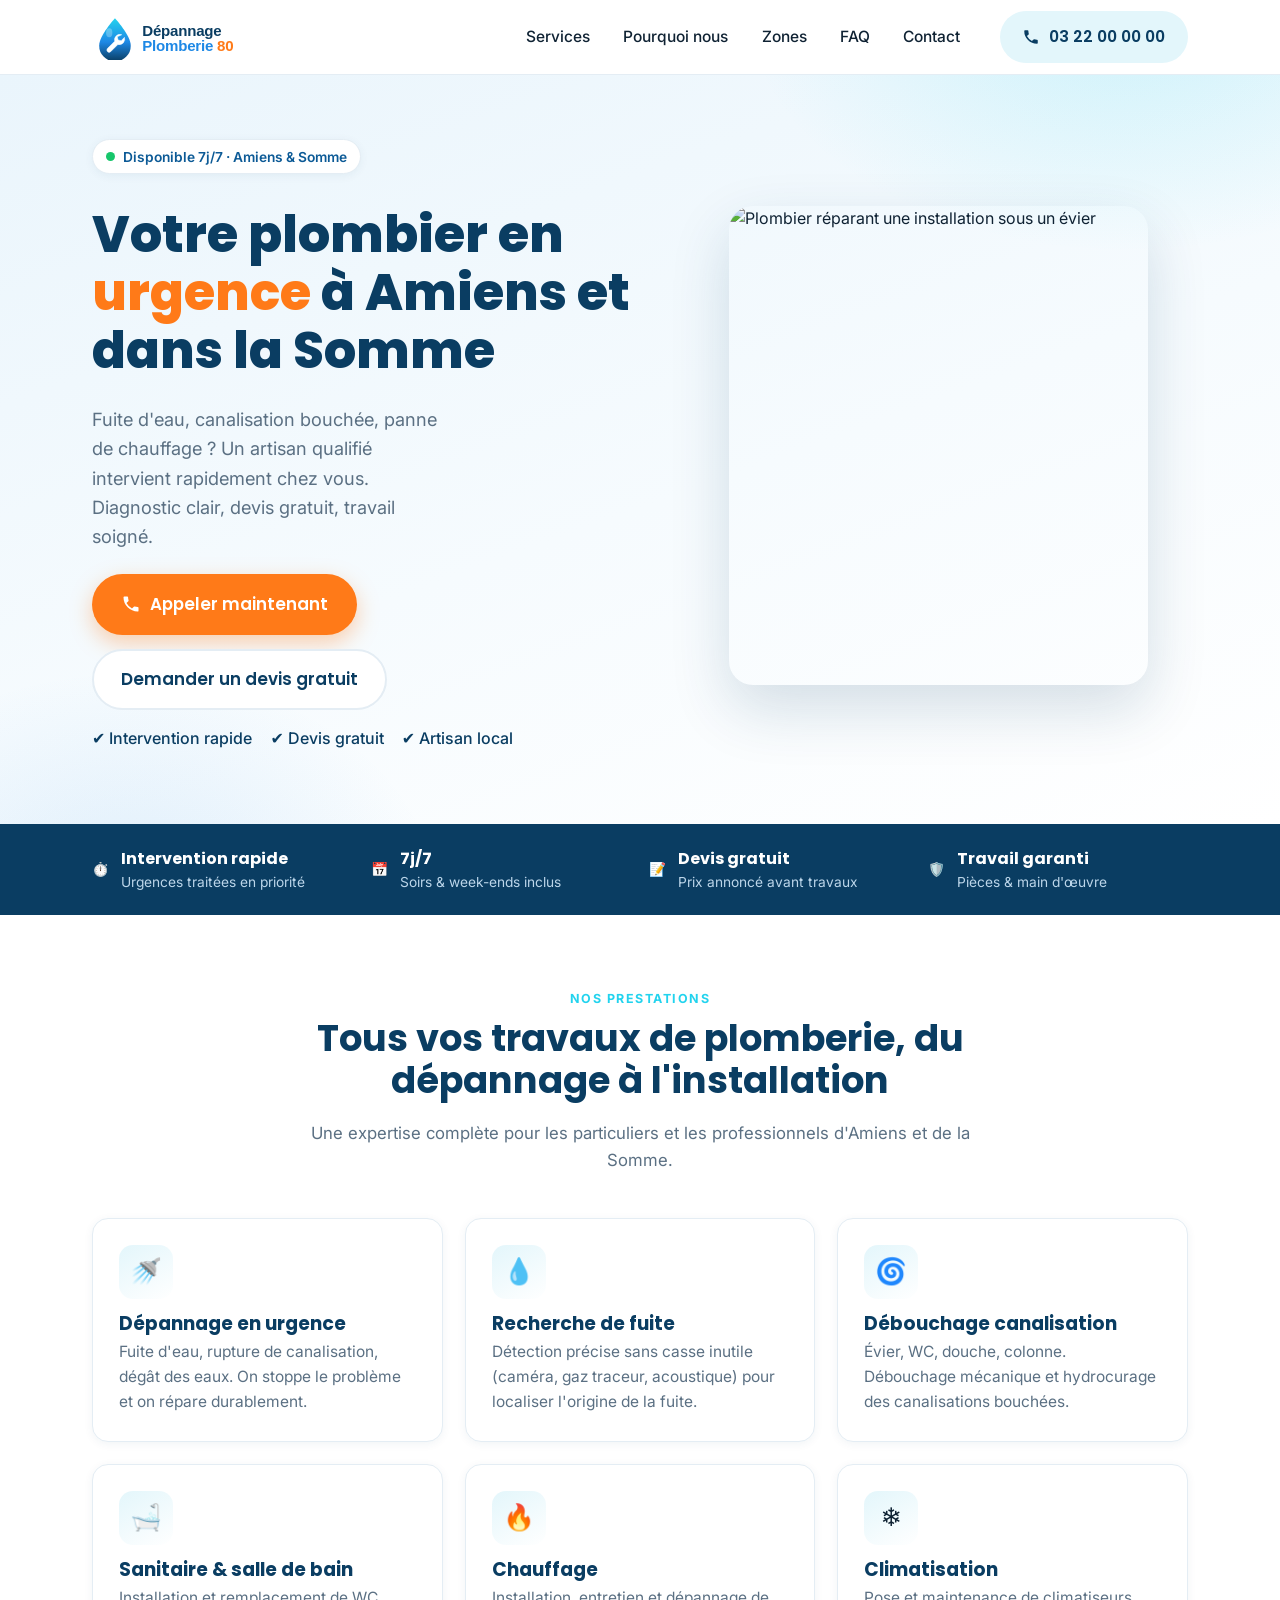
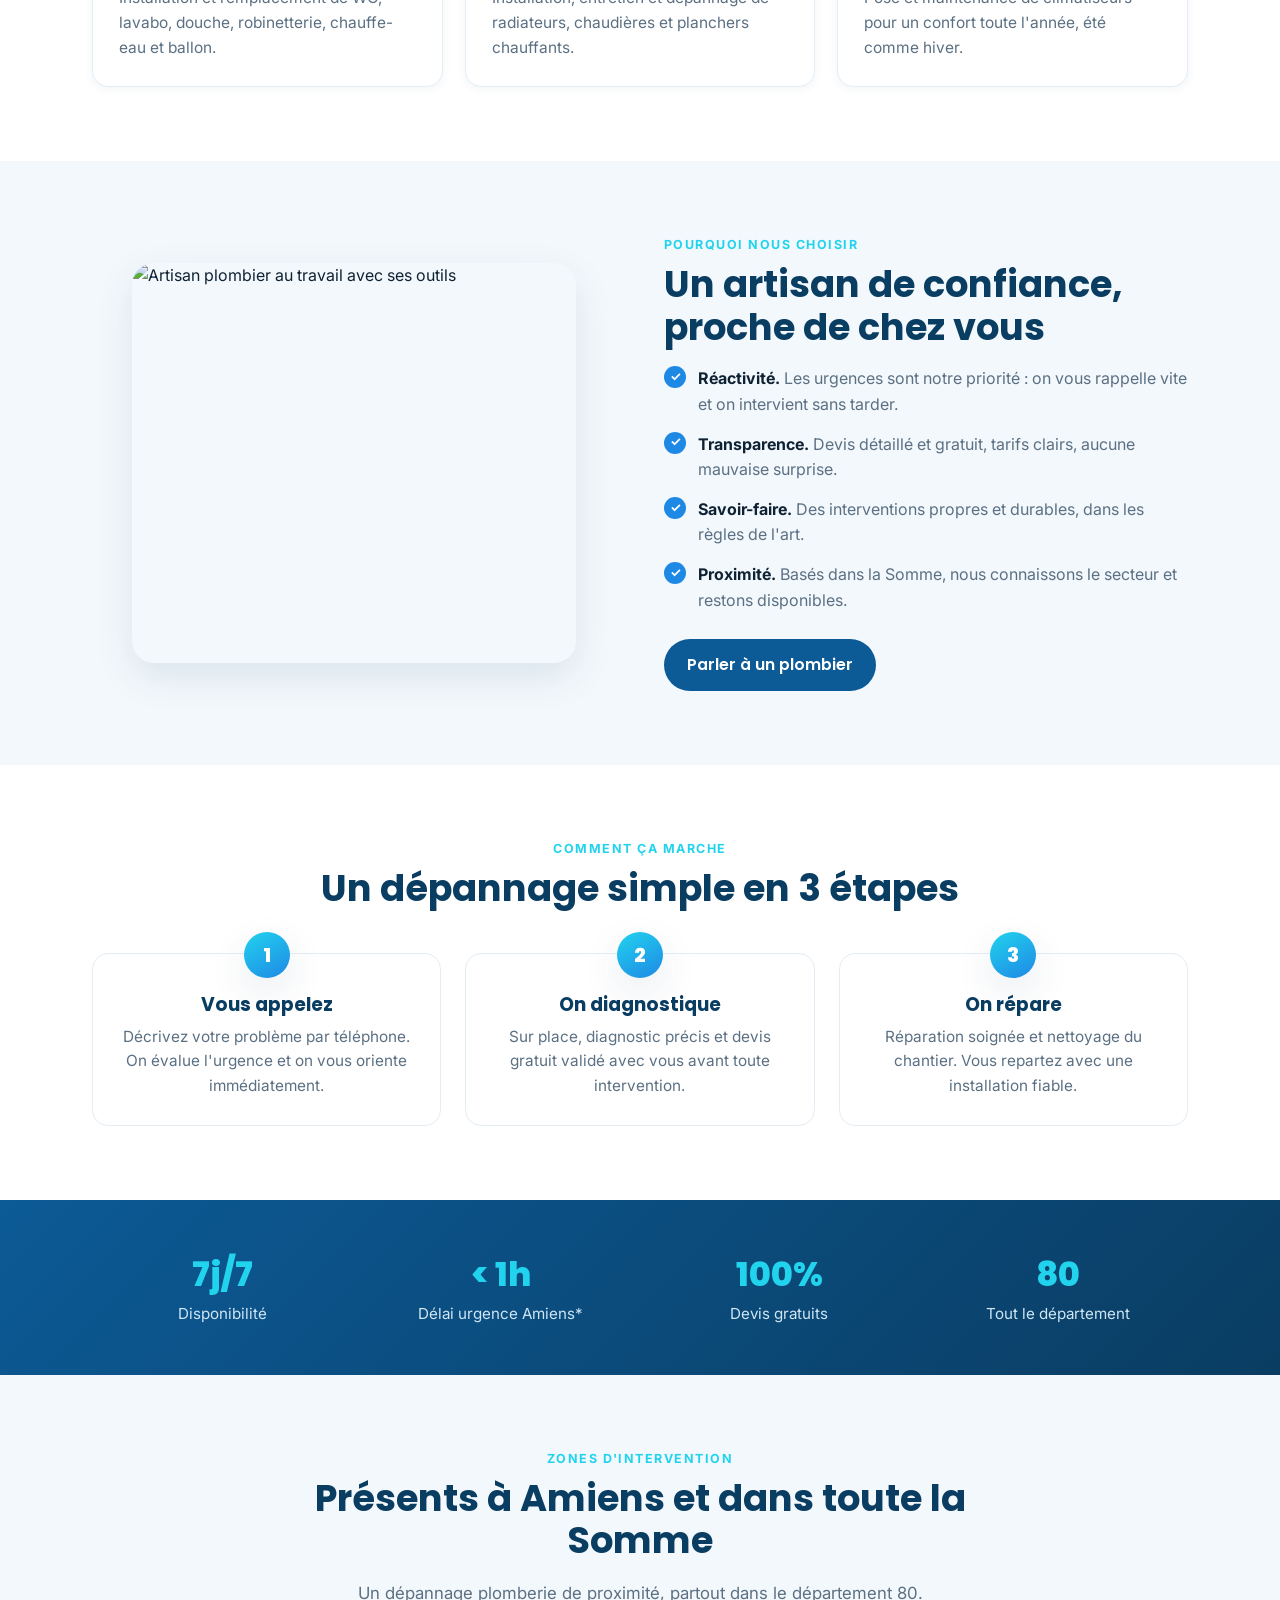
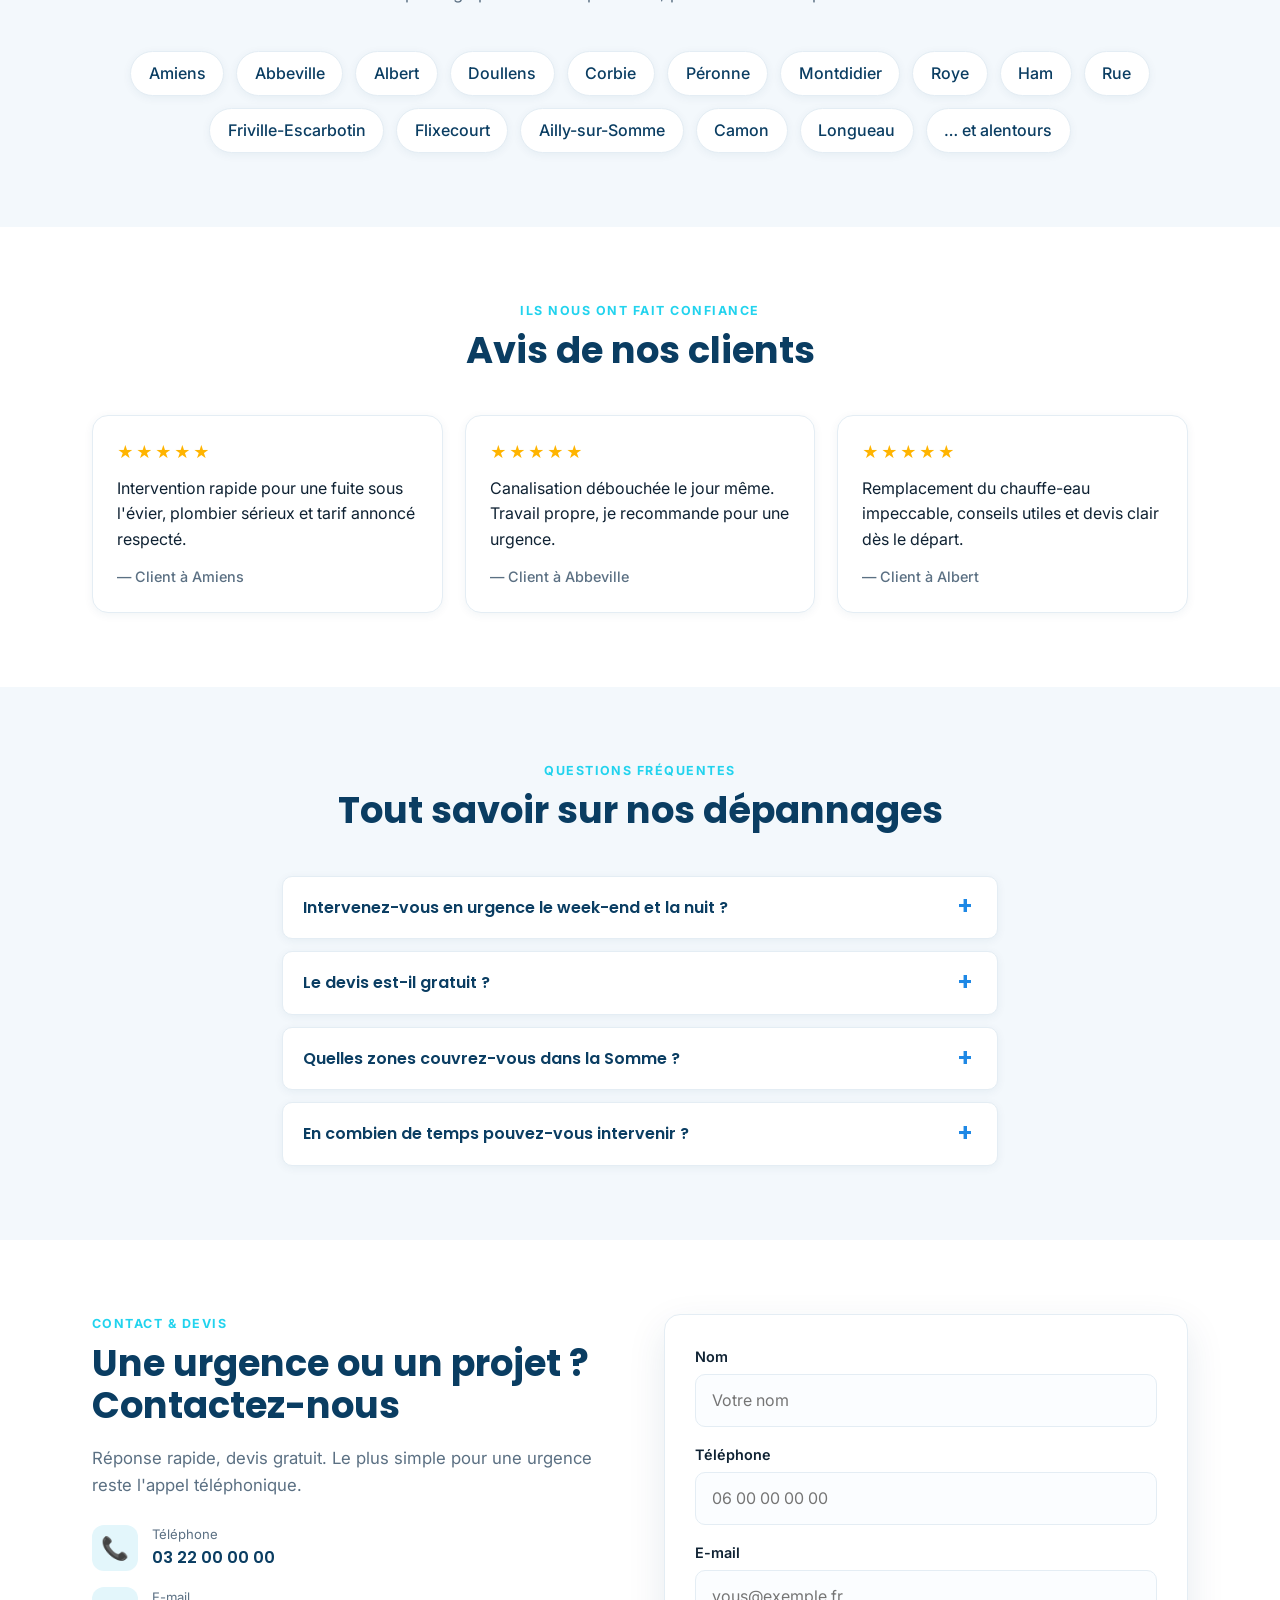
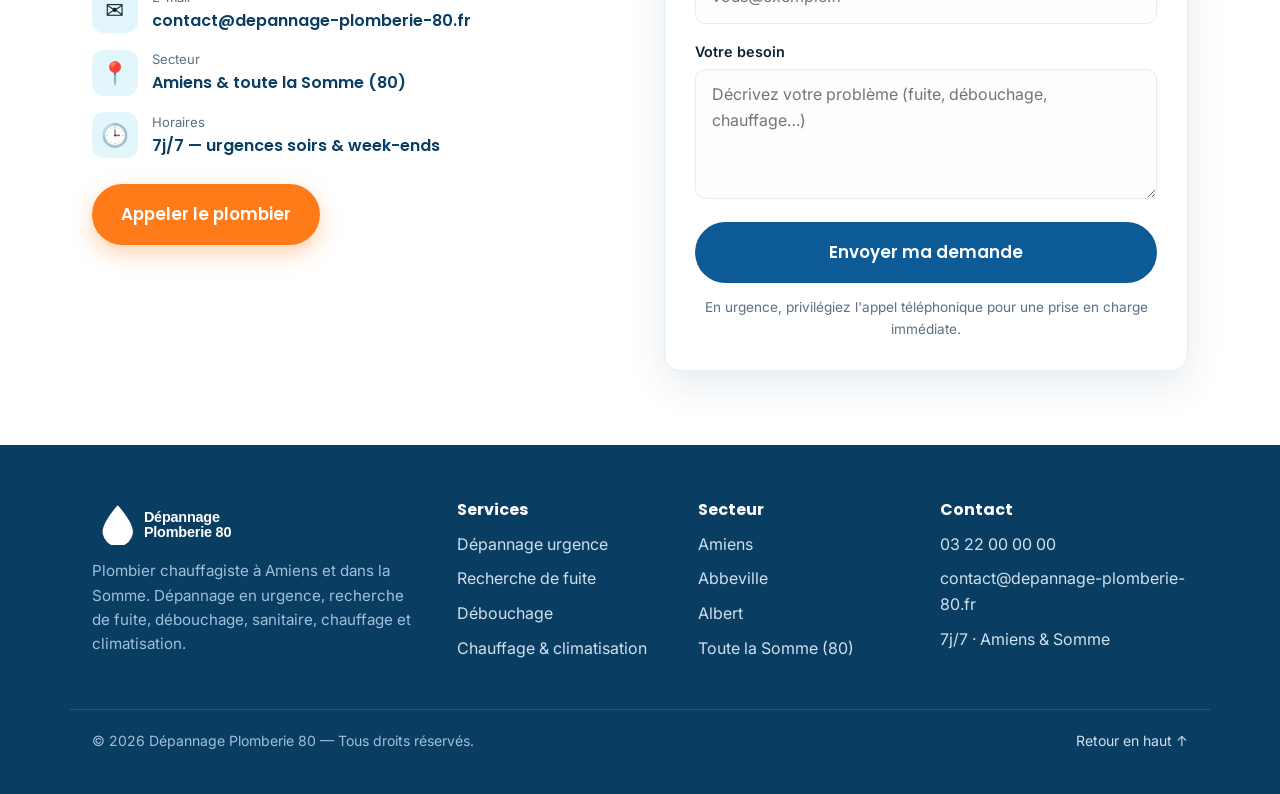
==== index.html @ 257c0b22 "chore: snapshot initial du site vitrine avant corrections" ====
<!DOCTYPE html>
<html lang="fr">
<head>
  <meta charset="UTF-8" />
  <meta name="viewport" content="width=device-width, initial-scale=1.0" />
  <meta name="theme-color" content="#0a3d62" />

  <!-- Primary SEO -->
  <title>Dépannage Plomberie 80 — Plombier en urgence à Amiens & dans la Somme</title>
  <meta name="description" content="Plombier chauffagiste à Amiens et dans toute la Somme (80). Dépannage en urgence 7j/7, recherche de fuite, débouchage, sanitaire, chauffage et climatisation. Devis gratuit, intervention rapide." />
  <meta name="keywords" content="plombier Amiens, dépannage plomberie 80, plombier Somme, urgence plomberie Amiens, débouchage canalisation, recherche de fuite, chauffagiste Amiens, plombier pas cher Somme" />
  <meta name="robots" content="index, follow" />
  <meta name="author" content="Dépannage Plomberie 80" />
  <link rel="canonical" href="https://www.depannage-plomberie-80.fr/" />

  <!-- Open Graph -->
  <meta property="og:type" content="website" />
  <meta property="og:locale" content="fr_FR" />
  <meta property="og:site_name" content="Dépannage Plomberie 80" />
  <meta property="og:title" content="Dépannage Plomberie 80 — Plombier en urgence à Amiens & dans la Somme" />
  <meta property="og:description" content="Dépannage plomberie 7j/7 à Amiens et dans la Somme : recherche de fuite, débouchage, sanitaire, chauffage. Devis gratuit, intervention rapide." />
  <meta property="og:url" content="https://www.depannage-plomberie-80.fr/" />
  <meta property="og:image" content="https://www.depannage-plomberie-80.fr/assets/og-cover.jpg" />

  <!-- Twitter -->
  <meta name="twitter:card" content="summary_large_image" />
  <meta name="twitter:title" content="Dépannage Plomberie 80 — Plombier en urgence à Amiens & dans la Somme" />
  <meta name="twitter:description" content="Dépannage plomberie 7j/7 à Amiens et dans la Somme. Devis gratuit, intervention rapide." />
  <meta name="twitter:image" content="https://www.depannage-plomberie-80.fr/assets/og-cover.jpg" />

  <!-- Icons & fonts -->
  <link rel="icon" type="image/svg+xml" href="favicon.svg" />
  <link rel="apple-touch-icon" href="assets/logo-mark.svg" />
  <link rel="manifest" href="site.webmanifest" />
  <link rel="preconnect" href="https://fonts.googleapis.com" />
  <link rel="preconnect" href="https://fonts.gstatic.com" crossorigin />
  <link href="https://fonts.googleapis.com/css2?family=Inter:wght@400;500;600&family=Poppins:wght@600;700;800&display=swap" rel="stylesheet" />
  <link rel="preconnect" href="https://images.unsplash.com" />
  <link rel="stylesheet" href="styles.css" />

  <!-- Structured data: LocalBusiness / Plumber -->
  <script type="application/ld+json">
  {
    "@context": "https://schema.org",
    "@type": "Plumber",
    "name": "Dépannage Plomberie 80",
    "image": "https://www.depannage-plomberie-80.fr/assets/logo.svg",
    "url": "https://www.depannage-plomberie-80.fr/",
    "telephone": "+33-3-22-00-00-00",
    "priceRange": "€€",
    "description": "Plombier chauffagiste à Amiens et dans la Somme. Dépannage en urgence 7j/7, recherche de fuite, débouchage de canalisation, installation sanitaire, chauffage et climatisation.",
    "address": {
      "@type": "PostalAddress",
      "streetAddress": "À compléter",
      "addressLocality": "Amiens",
      "postalCode": "80000",
      "addressRegion": "Hauts-de-France",
      "addressCountry": "FR"
    },
    "areaServed": [
      { "@type": "City", "name": "Amiens" },
      { "@type": "AdministrativeArea", "name": "Somme (80)" }
    ],
    "geo": { "@type": "GeoCoordinates", "latitude": 49.8941, "longitude": 2.2958 },
    "openingHoursSpecification": [
      {
        "@type": "OpeningHoursSpecification",
        "dayOfWeek": ["Monday","Tuesday","Wednesday","Thursday","Friday","Saturday","Sunday"],
        "opens": "00:00",
        "closes": "23:59"
      }
    ],
    "makesOffer": [
      { "@type": "Offer", "itemOffered": { "@type": "Service", "name": "Dépannage plomberie en urgence" } },
      { "@type": "Offer", "itemOffered": { "@type": "Service", "name": "Recherche de fuite" } },
      { "@type": "Offer", "itemOffered": { "@type": "Service", "name": "Débouchage de canalisation" } },
      { "@type": "Offer", "itemOffered": { "@type": "Service", "name": "Installation sanitaire" } },
      { "@type": "Offer", "itemOffered": { "@type": "Service", "name": "Chauffage et climatisation" } }
    ]
  }
  </script>

  <!-- Structured data: FAQ -->
  <script type="application/ld+json">
  {
    "@context": "https://schema.org",
    "@type": "FAQPage",
    "mainEntity": [
      {
        "@type": "Question",
        "name": "Intervenez-vous en urgence le week-end et la nuit ?",
        "acceptedAnswer": { "@type": "Answer", "text": "Oui. Nous assurons un service de dépannage plomberie 7j/7, y compris les soirs et week-ends, pour les fuites d'eau, dégâts des eaux et canalisations bouchées dans Amiens et la Somme." }
      },
      {
        "@type": "Question",
        "name": "Le devis est-il gratuit ?",
        "acceptedAnswer": { "@type": "Answer", "text": "Oui, l'établissement du devis est gratuit et sans engagement. Nous vous communiquons le prix avant toute intervention." }
      },
      {
        "@type": "Question",
        "name": "Quelles zones couvrez-vous dans la Somme ?",
        "acceptedAnswer": { "@type": "Answer", "text": "Nous intervenons à Amiens et dans tout le département de la Somme (80) : Abbeville, Albert, Doullens, Corbie, Péronne, Montdidier, Roye, ainsi que les communes alentours." }
      },
      {
        "@type": "Question",
        "name": "En combien de temps pouvez-vous intervenir ?",
        "acceptedAnswer": { "@type": "Answer", "text": "Pour une urgence dans le secteur d'Amiens, nous nous efforçons d'intervenir dans l'heure. Le délai dépend de votre localisation et de la nature du dépannage." }
      }
    ]
  }
  </script>
</head>
<body>
  <a class="skip-link" href="#contenu">Aller au contenu</a>

  <!-- ============ HEADER ============ -->
  <header class="site-header" id="top">
    <div class="container header-inner">
      <a href="#top" class="brand" aria-label="Dépannage Plomberie 80 — accueil">
        <img src="assets/logo.svg" alt="Dépannage Plomberie 80" width="220" height="50" />
      </a>

      <nav class="nav" aria-label="Navigation principale">
        <button class="nav-toggle" aria-expanded="false" aria-controls="nav-menu" aria-label="Ouvrir le menu">
          <span></span><span></span><span></span>
        </button>
        <ul class="nav-menu" id="nav-menu">
          <li><a href="#services">Services</a></li>
          <li><a href="#atouts">Pourquoi nous</a></li>
          <li><a href="#zones">Zones</a></li>
          <li><a href="#faq">FAQ</a></li>
          <li><a href="#contact">Contact</a></li>
        </ul>
      </nav>

      <a href="tel:+33322000000" class="btn btn-phone header-cta">
        <svg viewBox="0 0 24 24" width="18" height="18" aria-hidden="true"><path fill="currentColor" d="M6.6 10.8a15.6 15.6 0 0 0 6.6 6.6l2.2-2.2a1 1 0 0 1 1-.25 11.4 11.4 0 0 0 3.6.57 1 1 0 0 1 1 1V20a1 1 0 0 1-1 1A17 17 0 0 1 3 4a1 1 0 0 1 1-1h3.5a1 1 0 0 1 1 1 11.4 11.4 0 0 0 .57 3.6 1 1 0 0 1-.25 1z"/></svg>
        <span>03 22 00 00 00</span>
      </a>
    </div>
  </header>

  <main id="contenu">
    <!-- ============ HERO ============ -->
    <section class="hero">
      <div class="hero-bg" aria-hidden="true"></div>
      <div class="container hero-grid">
        <div class="hero-copy">
          <p class="eyebrow"><span class="pulse"></span> Disponible 7j/7 · Amiens & Somme</p>
          <h1>Votre plombier en <span class="hl">urgence</span> à Amiens et dans la Somme</h1>
          <p class="lead">
            Fuite d'eau, canalisation bouchée, panne de chauffage&nbsp;? Un artisan qualifié
            intervient rapidement chez vous. Diagnostic clair, devis gratuit, travail soigné.
          </p>
          <div class="hero-actions">
            <a href="tel:+33322000000" class="btn btn-accent btn-lg">
              <svg viewBox="0 0 24 24" width="20" height="20" aria-hidden="true"><path fill="currentColor" d="M6.6 10.8a15.6 15.6 0 0 0 6.6 6.6l2.2-2.2a1 1 0 0 1 1-.25 11.4 11.4 0 0 0 3.6.57 1 1 0 0 1 1 1V20a1 1 0 0 1-1 1A17 17 0 0 1 3 4a1 1 0 0 1 1-1h3.5a1 1 0 0 1 1 1 11.4 11.4 0 0 0 .57 3.6 1 1 0 0 1-.25 1z"/></svg>
              Appeler maintenant
            </a>
            <a href="#contact" class="btn btn-outline btn-lg">Demander un devis gratuit</a>
          </div>
          <ul class="hero-points">
            <li>✔ Intervention rapide</li>
            <li>✔ Devis gratuit</li>
            <li>✔ Artisan local</li>
          </ul>
        </div>

        <figure class="hero-media">
          <img
            src="https://images.unsplash.com/photo-1607472586893-edb57bdc0e39?auto=format&fit=crop&w=900&q=70"
            alt="Plombier réparant une installation sous un évier"
            width="560" height="640" loading="eager" fetchpriority="high" />
        </figure>
      </div>
    </section>

    <!-- ============ TRUST BAR ============ -->
    <section class="trustbar" aria-label="Nos garanties">
      <div class="container trust-grid">
        <div class="trust-item">
          <span class="trust-ico">⏱️</span>
          <div><strong>Intervention rapide</strong><span>Urgences traitées en priorité</span></div>
        </div>
        <div class="trust-item">
          <span class="trust-ico">📅</span>
          <div><strong>7j/7</strong><span>Soirs & week-ends inclus</span></div>
        </div>
        <div class="trust-item">
          <span class="trust-ico">📝</span>
          <div><strong>Devis gratuit</strong><span>Prix annoncé avant travaux</span></div>
        </div>
        <div class="trust-item">
          <span class="trust-ico">🛡️</span>
          <div><strong>Travail garanti</strong><span>Pièces & main d'œuvre</span></div>
        </div>
      </div>
    </section>

    <!-- ============ SERVICES ============ -->
    <section id="services" class="section">
      <div class="container">
        <header class="section-head">
          <p class="kicker">Nos prestations</p>
          <h2>Tous vos travaux de plomberie, du dépannage à l'installation</h2>
          <p class="section-sub">Une expertise complète pour les particuliers et les professionnels d'Amiens et de la Somme.</p>
        </header>

        <div class="cards">
          <article class="card">
            <div class="card-ico">🚿</div>
            <h3>Dépannage en urgence</h3>
            <p>Fuite d'eau, rupture de canalisation, dégât des eaux. On stoppe le problème et on répare durablement.</p>
          </article>
          <article class="card">
            <div class="card-ico">💧</div>
            <h3>Recherche de fuite</h3>
            <p>Détection précise sans casse inutile (caméra, gaz traceur, acoustique) pour localiser l'origine de la fuite.</p>
          </article>
          <article class="card">
            <div class="card-ico">🌀</div>
            <h3>Débouchage canalisation</h3>
            <p>Évier, WC, douche, colonne. Débouchage mécanique et hydrocurage des canalisations bouchées.</p>
          </article>
          <article class="card">
            <div class="card-ico">🛁</div>
            <h3>Sanitaire & salle de bain</h3>
            <p>Installation et remplacement de WC, lavabo, douche, robinetterie, chauffe-eau et ballon.</p>
          </article>
          <article class="card">
            <div class="card-ico">🔥</div>
            <h3>Chauffage</h3>
            <p>Installation, entretien et dépannage de radiateurs, chaudières et planchers chauffants.</p>
          </article>
          <article class="card">
            <div class="card-ico">❄️</div>
            <h3>Climatisation</h3>
            <p>Pose et maintenance de climatiseurs pour un confort toute l'année, été comme hiver.</p>
          </article>
        </div>
      </div>
    </section>

    <!-- ============ ATOUTS / WHY ============ -->
    <section id="atouts" class="section section-soft">
      <div class="container split">
        <figure class="split-media">
          <img
            src="https://images.unsplash.com/photo-1621905251918-48416bd8575a?auto=format&fit=crop&w=820&q=70"
            alt="Artisan plombier au travail avec ses outils"
            width="600" height="540" loading="lazy" />
        </figure>
        <div class="split-copy">
          <p class="kicker">Pourquoi nous choisir</p>
          <h2>Un artisan de confiance, proche de chez vous</h2>
          <ul class="checklist">
            <li><strong>Réactivité.</strong> Les urgences sont notre priorité : on vous rappelle vite et on intervient sans tarder.</li>
            <li><strong>Transparence.</strong> Devis détaillé et gratuit, tarifs clairs, aucune mauvaise surprise.</li>
            <li><strong>Savoir-faire.</strong> Des interventions propres et durables, dans les règles de l'art.</li>
            <li><strong>Proximité.</strong> Basés dans la Somme, nous connaissons le secteur et restons disponibles.</li>
          </ul>
          <a href="#contact" class="btn btn-primary">Parler à un plombier</a>
        </div>
      </div>
    </section>

    <!-- ============ PROCESS ============ -->
    <section class="section">
      <div class="container">
        <header class="section-head">
          <p class="kicker">Comment ça marche</p>
          <h2>Un dépannage simple en 3 étapes</h2>
        </header>
        <ol class="steps">
          <li>
            <span class="step-n">1</span>
            <h3>Vous appelez</h3>
            <p>Décrivez votre problème par téléphone. On évalue l'urgence et on vous oriente immédiatement.</p>
          </li>
          <li>
            <span class="step-n">2</span>
            <h3>On diagnostique</h3>
            <p>Sur place, diagnostic précis et devis gratuit validé avec vous avant toute intervention.</p>
          </li>
          <li>
            <span class="step-n">3</span>
            <h3>On répare</h3>
            <p>Réparation soignée et nettoyage du chantier. Vous repartez avec une installation fiable.</p>
          </li>
        </ol>
      </div>
    </section>

    <!-- ============ STATS ============ -->
    <section class="stats" aria-label="Chiffres clés">
      <div class="container stats-grid">
        <div class="stat"><span class="stat-num">7j/7</span><span class="stat-lbl">Disponibilité</span></div>
        <div class="stat"><span class="stat-num">&lt; 1h</span><span class="stat-lbl">Délai urgence Amiens*</span></div>
        <div class="stat"><span class="stat-num">100%</span><span class="stat-lbl">Devis gratuits</span></div>
        <div class="stat"><span class="stat-num">80</span><span class="stat-lbl">Tout le département</span></div>
      </div>
    </section>

    <!-- ============ ZONES ============ -->
    <section id="zones" class="section section-soft">
      <div class="container">
        <header class="section-head">
          <p class="kicker">Zones d'intervention</p>
          <h2>Présents à Amiens et dans toute la Somme</h2>
          <p class="section-sub">Un dépannage plomberie de proximité, partout dans le département 80.</p>
        </header>
        <ul class="zones-list">
          <li>Amiens</li><li>Abbeville</li><li>Albert</li><li>Doullens</li>
          <li>Corbie</li><li>Péronne</li><li>Montdidier</li><li>Roye</li>
          <li>Ham</li><li>Rue</li><li>Friville-Escarbotin</li><li>Flixecourt</li>
          <li>Ailly-sur-Somme</li><li>Camon</li><li>Longueau</li><li>… et alentours</li>
        </ul>
      </div>
    </section>

    <!-- ============ TÉMOIGNAGES (à personnaliser) ============ -->
    <section class="section" aria-label="Avis clients">
      <div class="container">
        <header class="section-head">
          <p class="kicker">Ils nous ont fait confiance</p>
          <h2>Avis de nos clients</h2>
        </header>
        <!-- À REMPLACER par de vrais avis (Google Business, PagesJaunes). Contenu d'exemple. -->
        <div class="reviews">
          <figure class="review">
            <div class="stars" aria-label="5 sur 5">★★★★★</div>
            <blockquote>Intervention rapide pour une fuite sous l'évier, plombier sérieux et tarif annoncé respecté.</blockquote>
            <figcaption>— Client à Amiens</figcaption>
          </figure>
          <figure class="review">
            <div class="stars" aria-label="5 sur 5">★★★★★</div>
            <blockquote>Canalisation débouchée le jour même. Travail propre, je recommande pour une urgence.</blockquote>
            <figcaption>— Client à Abbeville</figcaption>
          </figure>
          <figure class="review">
            <div class="stars" aria-label="5 sur 5">★★★★★</div>
            <blockquote>Remplacement du chauffe-eau impeccable, conseils utiles et devis clair dès le départ.</blockquote>
            <figcaption>— Client à Albert</figcaption>
          </figure>
        </div>
      </div>
    </section>

    <!-- ============ FAQ ============ -->
    <section id="faq" class="section section-soft">
      <div class="container narrow">
        <header class="section-head">
          <p class="kicker">Questions fréquentes</p>
          <h2>Tout savoir sur nos dépannages</h2>
        </header>
        <div class="faq">
          <details>
            <summary>Intervenez-vous en urgence le week-end et la nuit ?</summary>
            <p>Oui. Nous assurons un service de dépannage plomberie 7j/7, y compris les soirs et week-ends, pour les fuites d'eau, dégâts des eaux et canalisations bouchées dans Amiens et la Somme.</p>
          </details>
          <details>
            <summary>Le devis est-il gratuit ?</summary>
            <p>Oui, l'établissement du devis est gratuit et sans engagement. Nous vous communiquons le prix avant toute intervention.</p>
          </details>
          <details>
            <summary>Quelles zones couvrez-vous dans la Somme ?</summary>
            <p>Nous intervenons à Amiens et dans tout le département de la Somme (80) : Abbeville, Albert, Doullens, Corbie, Péronne, Montdidier, Roye, ainsi que les communes alentours.</p>
          </details>
          <details>
            <summary>En combien de temps pouvez-vous intervenir ?</summary>
            <p>Pour une urgence dans le secteur d'Amiens, nous nous efforçons d'intervenir dans l'heure. Le délai dépend de votre localisation et de la nature du dépannage.</p>
          </details>
        </div>
      </div>
    </section>

    <!-- ============ CONTACT ============ -->
    <section id="contact" class="section">
      <div class="container contact-grid">
        <div class="contact-info">
          <p class="kicker">Contact & devis</p>
          <h2>Une urgence ou un projet&nbsp;? Contactez-nous</h2>
          <p class="section-sub">Réponse rapide, devis gratuit. Le plus simple pour une urgence reste l'appel téléphonique.</p>

          <ul class="contact-list">
            <li>
              <span class="ci-ico">📞</span>
              <div><span class="ci-lbl">Téléphone</span><a href="tel:+33322000000" class="ci-val">03 22 00 00 00</a></div>
            </li>
            <li>
              <span class="ci-ico">✉️</span>
              <div><span class="ci-lbl">E-mail</span><a href="mailto:contact@depannage-plomberie-80.fr" class="ci-val">contact@depannage-plomberie-80.fr</a></div>
            </li>
            <li>
              <span class="ci-ico">📍</span>
              <div><span class="ci-lbl">Secteur</span><span class="ci-val">Amiens & toute la Somme (80)</span></div>
            </li>
            <li>
              <span class="ci-ico">🕒</span>
              <div><span class="ci-lbl">Horaires</span><span class="ci-val">7j/7 — urgences soirs & week-ends</span></div>
            </li>
          </ul>

          <a href="tel:+33322000000" class="btn btn-accent btn-lg">Appeler le plombier</a>
        </div>

        <form class="contact-form" action="#" method="post" aria-label="Formulaire de demande de devis" onsubmit="return false;">
          <div class="field">
            <label for="nom">Nom</label>
            <input id="nom" name="nom" type="text" autocomplete="name" required placeholder="Votre nom" />
          </div>
          <div class="field">
            <label for="tel">Téléphone</label>
            <input id="tel" name="tel" type="tel" autocomplete="tel" required placeholder="06 00 00 00 00" />
          </div>
          <div class="field">
            <label for="email">E-mail</label>
            <input id="email" name="email" type="email" autocomplete="email" placeholder="vous@exemple.fr" />
          </div>
          <div class="field">
            <label for="message">Votre besoin</label>
            <textarea id="message" name="message" rows="4" required placeholder="Décrivez votre problème (fuite, débouchage, chauffage…)"></textarea>
          </div>
          <button type="submit" class="btn btn-primary btn-lg btn-block">Envoyer ma demande</button>
          <p class="form-note">En urgence, privilégiez l'appel téléphonique pour une prise en charge immédiate.</p>
        </form>
      </div>
    </section>
  </main>

  <!-- ============ FOOTER ============ -->
  <footer class="site-footer">
    <div class="container footer-grid">
      <div class="footer-brand">
        <img src="assets/logo.svg" alt="Dépannage Plomberie 80" width="200" height="46" />
        <p>Plombier chauffagiste à Amiens et dans la Somme. Dépannage en urgence, recherche de fuite, débouchage, sanitaire, chauffage et climatisation.</p>
      </div>
      <nav class="footer-col" aria-label="Liens services">
        <h3>Services</h3>
        <ul>
          <li><a href="#services">Dépannage urgence</a></li>
          <li><a href="#services">Recherche de fuite</a></li>
          <li><a href="#services">Débouchage</a></li>
          <li><a href="#services">Chauffage & climatisation</a></li>
        </ul>
      </nav>
      <nav class="footer-col" aria-label="Liens secteur">
        <h3>Secteur</h3>
        <ul>
          <li><a href="#zones">Amiens</a></li>
          <li><a href="#zones">Abbeville</a></li>
          <li><a href="#zones">Albert</a></li>
          <li><a href="#zones">Toute la Somme (80)</a></li>
        </ul>
      </nav>
      <div class="footer-col">
        <h3>Contact</h3>
        <ul>
          <li><a href="tel:+33322000000">03 22 00 00 00</a></li>
          <li><a href="mailto:contact@depannage-plomberie-80.fr">contact@depannage-plomberie-80.fr</a></li>
          <li>7j/7 · Amiens & Somme</li>
        </ul>
      </div>
    </div>
    <div class="container footer-bottom">
      <p>© <span id="year">2026</span> Dépannage Plomberie 80 — Tous droits réservés.</p>
      <p><a href="#top">Retour en haut ↑</a></p>
    </div>
  </footer>

  <!-- Floating mobile call button -->
  <a href="tel:+33322000000" class="fab-call" aria-label="Appeler le plombier">
    <svg viewBox="0 0 24 24" width="24" height="24" aria-hidden="true"><path fill="currentColor" d="M6.6 10.8a15.6 15.6 0 0 0 6.6 6.6l2.2-2.2a1 1 0 0 1 1-.25 11.4 11.4 0 0 0 3.6.57 1 1 0 0 1 1 1V20a1 1 0 0 1-1 1A17 17 0 0 1 3 4a1 1 0 0 1 1-1h3.5a1 1 0 0 1 1 1 11.4 11.4 0 0 0 .57 3.6 1 1 0 0 1-.25 1z"/></svg>
  </a>

  <script src="script.js" defer></script>
</body>
</html>
---- styles.css ----
/* =========================================================
   Dépannage Plomberie 80 — charte graphique (mode jour)
   Bleu profond + aqua + accent orange urgence
   ========================================================= */
:root{
  --blue-900:#0a3d62;
  --blue-700:#0c5a96;
  --blue-500:#1e88e5;
  --cyan-400:#22d3ee;
  --cyan-100:#e3f6fb;
  --orange:#ff7a18;
  --orange-dark:#e8650a;
  --ink:#0f2233;
  --muted:#5b7083;
  --line:#e4edf4;
  --bg:#ffffff;
  --bg-soft:#f3f8fc;
  --white:#fff;
  --radius:16px;
  --radius-sm:10px;
  --shadow-sm:0 2px 10px rgba(10,61,98,.06);
  --shadow:0 14px 38px rgba(10,61,98,.10);
  --shadow-lg:0 24px 60px rgba(10,61,98,.16);
  --maxw:1140px;
  --font-head:"Poppins","Segoe UI",sans-serif;
  --font-body:"Inter","Segoe UI",system-ui,sans-serif;
}

*,*::before,*::after{box-sizing:border-box}
html{scroll-behavior:smooth;scroll-padding-top:90px}
body{
  margin:0;font-family:var(--font-body);color:var(--ink);
  background:var(--bg);line-height:1.6;-webkit-font-smoothing:antialiased;
}
img{max-width:100%;height:auto;display:block}
a{color:var(--blue-700);text-decoration:none}
h1,h2,h3{font-family:var(--font-head);line-height:1.15;color:var(--blue-900);margin:0 0 .5em}
h2{font-size:clamp(1.55rem,3.4vw,2.3rem)}
h3{font-size:1.18rem}
p{margin:0 0 1rem}
.container{width:100%;max-width:var(--maxw);margin:0 auto;padding:0 22px}
.narrow{max-width:760px}

.skip-link{position:absolute;left:-999px;top:0;background:var(--blue-900);color:#fff;padding:10px 16px;z-index:200;border-radius:0 0 8px 0}
.skip-link:focus{left:0}

/* ---------- Buttons ---------- */
.btn{
  display:inline-flex;align-items:center;gap:.55rem;justify-content:center;
  font-family:var(--font-head);font-weight:600;font-size:.98rem;
  padding:.72rem 1.3rem;border-radius:999px;border:2px solid transparent;
  cursor:pointer;transition:.18s ease;white-space:nowrap;
}
.btn-lg{padding:.95rem 1.7rem;font-size:1.05rem}
.btn-block{width:100%}
.btn-primary{background:var(--blue-700);color:#fff}
.btn-primary:hover{background:var(--blue-900);transform:translateY(-2px);box-shadow:var(--shadow)}
.btn-accent{background:var(--orange);color:#fff;box-shadow:0 8px 22px rgba(255,122,24,.35)}
.btn-accent:hover{background:var(--orange-dark);transform:translateY(-2px)}
.btn-outline{background:#fff;color:var(--blue-900);border-color:var(--line)}
.btn-outline:hover{border-color:var(--blue-500);color:var(--blue-700)}
.btn-phone{background:var(--cyan-100);color:var(--blue-900)}
.btn-phone:hover{background:#d3f0f7}

/* ---------- Header ---------- */
.site-header{position:sticky;top:0;z-index:100;background:rgba(255,255,255,.92);
  backdrop-filter:saturate(160%) blur(10px);border-bottom:1px solid var(--line)}
.header-inner{display:flex;align-items:center;gap:18px;min-height:74px}
.brand{display:flex;align-items:center}
.brand img{height:46px;width:auto}
.nav{margin-left:auto;display:flex;align-items:center}
.nav-menu{display:flex;gap:6px;list-style:none;margin:0;padding:0}
.nav-menu a{display:block;padding:.5rem .85rem;color:var(--ink);font-weight:500;border-radius:8px;font-size:.97rem}
.nav-menu a:hover{background:var(--bg-soft);color:var(--blue-700)}
.header-cta{margin-left:8px}
.nav-toggle{display:none;flex-direction:column;gap:5px;background:none;border:0;padding:8px;cursor:pointer}
.nav-toggle span{width:24px;height:2.5px;background:var(--blue-900);border-radius:3px;transition:.25s}

/* ---------- Hero ---------- */
.hero{position:relative;overflow:hidden;background:linear-gradient(160deg,#eaf5fc 0%,#f6fbfe 55%,#fff 100%)}
.hero-bg{position:absolute;inset:0;background:
  radial-gradient(640px 420px at 88% -10%,rgba(34,211,238,.18),transparent 60%),
  radial-gradient(520px 380px at 10% 110%,rgba(30,136,229,.12),transparent 60%);pointer-events:none}
.hero-grid{position:relative;display:grid;grid-template-columns:1.05fr .95fr;gap:46px;align-items:center;padding:64px 22px 72px}
.eyebrow{display:inline-flex;align-items:center;gap:.5rem;font-weight:600;color:var(--blue-700);
  background:#fff;border:1px solid var(--line);padding:.35rem .8rem;border-radius:999px;font-size:.86rem;box-shadow:var(--shadow-sm)}
.pulse{width:9px;height:9px;border-radius:50%;background:#16c66b;box-shadow:0 0 0 0 rgba(22,198,107,.6);animation:pulse 2s infinite}
@keyframes pulse{0%{box-shadow:0 0 0 0 rgba(22,198,107,.55)}70%{box-shadow:0 0 0 9px rgba(22,198,107,0)}100%{box-shadow:0 0 0 0 rgba(22,198,107,0)}}
.hero h1{font-size:clamp(2rem,5vw,3.15rem);font-weight:800;margin-top:1rem}
.hero h1 .hl{color:var(--orange)}
.lead{font-size:1.14rem;color:var(--muted);max-width:33ch}
.hero-actions{display:flex;flex-wrap:wrap;gap:14px;margin:1.4rem 0 1rem}
.hero-points{display:flex;flex-wrap:wrap;gap:18px;list-style:none;padding:0;margin:.4rem 0 0;color:var(--blue-900);font-weight:500}
.hero-media img{border-radius:24px;box-shadow:var(--shadow-lg);width:100%;object-fit:cover;aspect-ratio:7/8}

/* ---------- Trust bar ---------- */
.trustbar{background:var(--blue-900);color:#fff}
.trust-grid{display:grid;grid-template-columns:repeat(4,1fr);gap:18px;padding:22px 22px}
.trust-item{display:flex;align-items:center;gap:12px}
.trust-ico{font-size:1.5rem}
.trust-item strong{display:block;font-family:var(--font-head);font-size:1rem}
.trust-item span{font-size:.86rem;color:#bcd6ea}
.trust-item div span{display:block}

/* ---------- Sections ---------- */
.section{padding:74px 0}
.section-soft{background:var(--bg-soft)}
.section-head{text-align:center;max-width:720px;margin:0 auto 44px}
.kicker{text-transform:uppercase;letter-spacing:.12em;font-size:.78rem;font-weight:700;color:var(--cyan-400);margin:0 0 .5rem}
.section-sub{color:var(--muted);font-size:1.05rem}

/* ---------- Service cards ---------- */
.cards{display:grid;grid-template-columns:repeat(3,1fr);gap:22px}
.card{background:#fff;border:1px solid var(--line);border-radius:var(--radius);padding:26px;box-shadow:var(--shadow-sm);transition:.2s}
.card:hover{transform:translateY(-5px);box-shadow:var(--shadow);border-color:#cfe6f5}
.card-ico{width:54px;height:54px;display:grid;place-items:center;font-size:1.6rem;border-radius:14px;
  background:linear-gradient(150deg,var(--cyan-100),#fff);margin-bottom:14px}
.card h3{margin-bottom:.35rem}
.card p{color:var(--muted);margin:0;font-size:.97rem}

/* ---------- Split (why) ---------- */
.split{display:grid;grid-template-columns:1fr 1fr;gap:48px;align-items:center}
.split-media img{border-radius:22px;box-shadow:var(--shadow);object-fit:cover;width:100%;aspect-ratio:10/9}
.checklist{list-style:none;padding:0;margin:0 0 1.6rem;display:grid;gap:14px}
.checklist li{position:relative;padding-left:34px;color:var(--muted)}
.checklist li strong{color:var(--ink)}
.checklist li::before{content:"✓";position:absolute;left:0;top:0;width:22px;height:22px;border-radius:50%;
  background:var(--blue-500);color:#fff;display:grid;place-items:center;font-size:.8rem;font-weight:700}

/* ---------- Steps ---------- */
.steps{list-style:none;padding:0;margin:0;display:grid;grid-template-columns:repeat(3,1fr);gap:24px;counter-reset:s}
.steps li{position:relative;background:#fff;border:1px solid var(--line);border-radius:var(--radius);padding:30px 26px 26px;text-align:center}
.step-n{position:absolute;top:-22px;left:50%;transform:translateX(-50%);width:46px;height:46px;border-radius:50%;
  background:linear-gradient(150deg,var(--cyan-400),var(--blue-500));color:#fff;display:grid;place-items:center;
  font-family:var(--font-head);font-weight:800;font-size:1.25rem;box-shadow:var(--shadow)}
.steps h3{margin-top:.6rem}
.steps p{color:var(--muted);margin:0;font-size:.96rem}

/* ---------- Stats ---------- */
.stats{background:linear-gradient(135deg,var(--blue-700),var(--blue-900));color:#fff}
.stats-grid{display:grid;grid-template-columns:repeat(4,1fr);gap:18px;padding:48px 22px;text-align:center}
.stat-num{display:block;font-family:var(--font-head);font-weight:800;font-size:2.1rem;color:var(--cyan-400)}
.stat-lbl{color:#cfe6f5;font-size:.95rem}

/* ---------- Zones ---------- */
.zones-list{display:flex;flex-wrap:wrap;gap:12px;justify-content:center;list-style:none;padding:0;margin:0}
.zones-list li{background:#fff;border:1px solid var(--line);border-radius:999px;padding:.55rem 1.1rem;font-weight:500;color:var(--blue-900);box-shadow:var(--shadow-sm)}

/* ---------- Reviews ---------- */
.reviews{display:grid;grid-template-columns:repeat(3,1fr);gap:22px}
.review{margin:0;background:#fff;border:1px solid var(--line);border-radius:var(--radius);padding:24px;box-shadow:var(--shadow-sm)}
.stars{color:#ffb400;letter-spacing:2px;margin-bottom:.6rem}
.review blockquote{margin:0 0 .8rem;font-size:1rem;color:var(--ink)}
.review figcaption{color:var(--muted);font-size:.9rem;font-weight:500}

/* ---------- FAQ ---------- */
.faq{display:grid;gap:12px}
.faq details{background:#fff;border:1px solid var(--line);border-radius:var(--radius-sm);padding:0 20px;box-shadow:var(--shadow-sm)}
.faq summary{list-style:none;cursor:pointer;padding:18px 0;font-family:var(--font-head);font-weight:600;color:var(--blue-900);position:relative;padding-right:34px}
.faq summary::-webkit-details-marker{display:none}
.faq summary::after{content:"+";position:absolute;right:4px;top:50%;transform:translateY(-50%);font-size:1.5rem;color:var(--blue-500);transition:.2s}
.faq details[open] summary::after{transform:translateY(-50%) rotate(45deg)}
.faq details p{margin:0 0 18px;color:var(--muted)}

/* ---------- Contact ---------- */
.contact-grid{display:grid;grid-template-columns:1fr 1fr;gap:48px;align-items:start}
.contact-list{list-style:none;padding:0;margin:1.6rem 0;display:grid;gap:16px}
.contact-list li{display:flex;gap:14px;align-items:center}
.ci-ico{font-size:1.4rem;width:46px;height:46px;display:grid;place-items:center;background:var(--cyan-100);border-radius:12px;flex:none}
.ci-lbl{display:block;font-size:.82rem;color:var(--muted)}
.ci-val{font-family:var(--font-head);font-weight:600;color:var(--blue-900)}
.contact-form{background:#fff;border:1px solid var(--line);border-radius:var(--radius);padding:30px;box-shadow:var(--shadow)}
.field{margin-bottom:16px}
.field label{display:block;font-weight:600;font-size:.9rem;margin-bottom:6px;color:var(--ink)}
.field input,.field textarea{width:100%;padding:.8rem 1rem;border:1.5px solid var(--line);border-radius:var(--radius-sm);
  font:inherit;color:var(--ink);background:#fbfdff;transition:.15s}
.field input:focus,.field textarea:focus{outline:none;border-color:var(--blue-500);background:#fff;box-shadow:0 0 0 4px rgba(30,136,229,.12)}
.form-note{font-size:.85rem;color:var(--muted);margin:.9rem 0 0;text-align:center}

/* ---------- Footer ---------- */
.site-footer{background:var(--blue-900);color:#cfe0ee;padding:56px 0 26px}
.footer-grid{display:grid;grid-template-columns:1.6fr 1fr 1fr 1.2fr;gap:34px}
.footer-brand img{height:44px;margin-bottom:14px;filter:brightness(0) invert(1)}
.footer-brand p{color:#9fc0db;font-size:.95rem;max-width:38ch}
.footer-col h3{color:#fff;font-size:1rem;margin-bottom:12px}
.footer-col ul{list-style:none;padding:0;margin:0;display:grid;gap:9px}
.footer-col a{color:#cfe0ee}
.footer-col a:hover{color:var(--cyan-400)}
.footer-bottom{display:flex;justify-content:space-between;align-items:center;border-top:1px solid rgba(255,255,255,.12);
  margin-top:36px;padding-top:20px;font-size:.88rem;color:#9fc0db}
.footer-bottom a{color:#cfe0ee}

/* ---------- Floating call button ---------- */
.fab-call{position:fixed;right:18px;bottom:18px;z-index:90;width:60px;height:60px;border-radius:50%;
  background:var(--orange);color:#fff;display:none;place-items:center;box-shadow:0 10px 28px rgba(255,122,24,.5);animation:bob 2.6s ease-in-out infinite}
@keyframes bob{0%,100%{transform:translateY(0)}50%{transform:translateY(-5px)}}

/* ---------- Responsive ---------- */
@media (max-width:980px){
  .hero-grid{grid-template-columns:1fr;gap:30px}
  .hero-media{order:-1;max-width:440px}
  .lead{max-width:none}
  .split{grid-template-columns:1fr;gap:30px}
  .split-media{order:-1}
  .contact-grid{grid-template-columns:1fr;gap:30px}
  .cards,.reviews{grid-template-columns:repeat(2,1fr)}
  .footer-grid{grid-template-columns:1fr 1fr}
}
@media (max-width:760px){
  .header-cta{display:none}
  .nav{margin-left:auto}
  .nav-toggle{display:flex;order:2}
  .nav-menu{position:absolute;top:74px;left:0;right:0;flex-direction:column;gap:0;background:#fff;
    border-bottom:1px solid var(--line);box-shadow:var(--shadow);max-height:0;overflow:hidden;transition:max-height .3s ease}
  .nav-menu.open{max-height:340px}
  .nav-menu li{border-top:1px solid var(--line)}
  .nav-menu a{padding:14px 22px;border-radius:0}
  .trust-grid{grid-template-columns:1fr 1fr;gap:16px}
  .steps,.stats-grid{grid-template-columns:1fr 1fr}
  .cards,.reviews{grid-template-columns:1fr}
  .footer-grid{grid-template-columns:1fr}
  .footer-bottom{flex-direction:column;gap:8px}
  .fab-call{display:grid}
  .section{padding:54px 0}
}
@media (prefers-reduced-motion:reduce){
  *{animation:none!important;transition:none!important;scroll-behavior:auto!important}
}
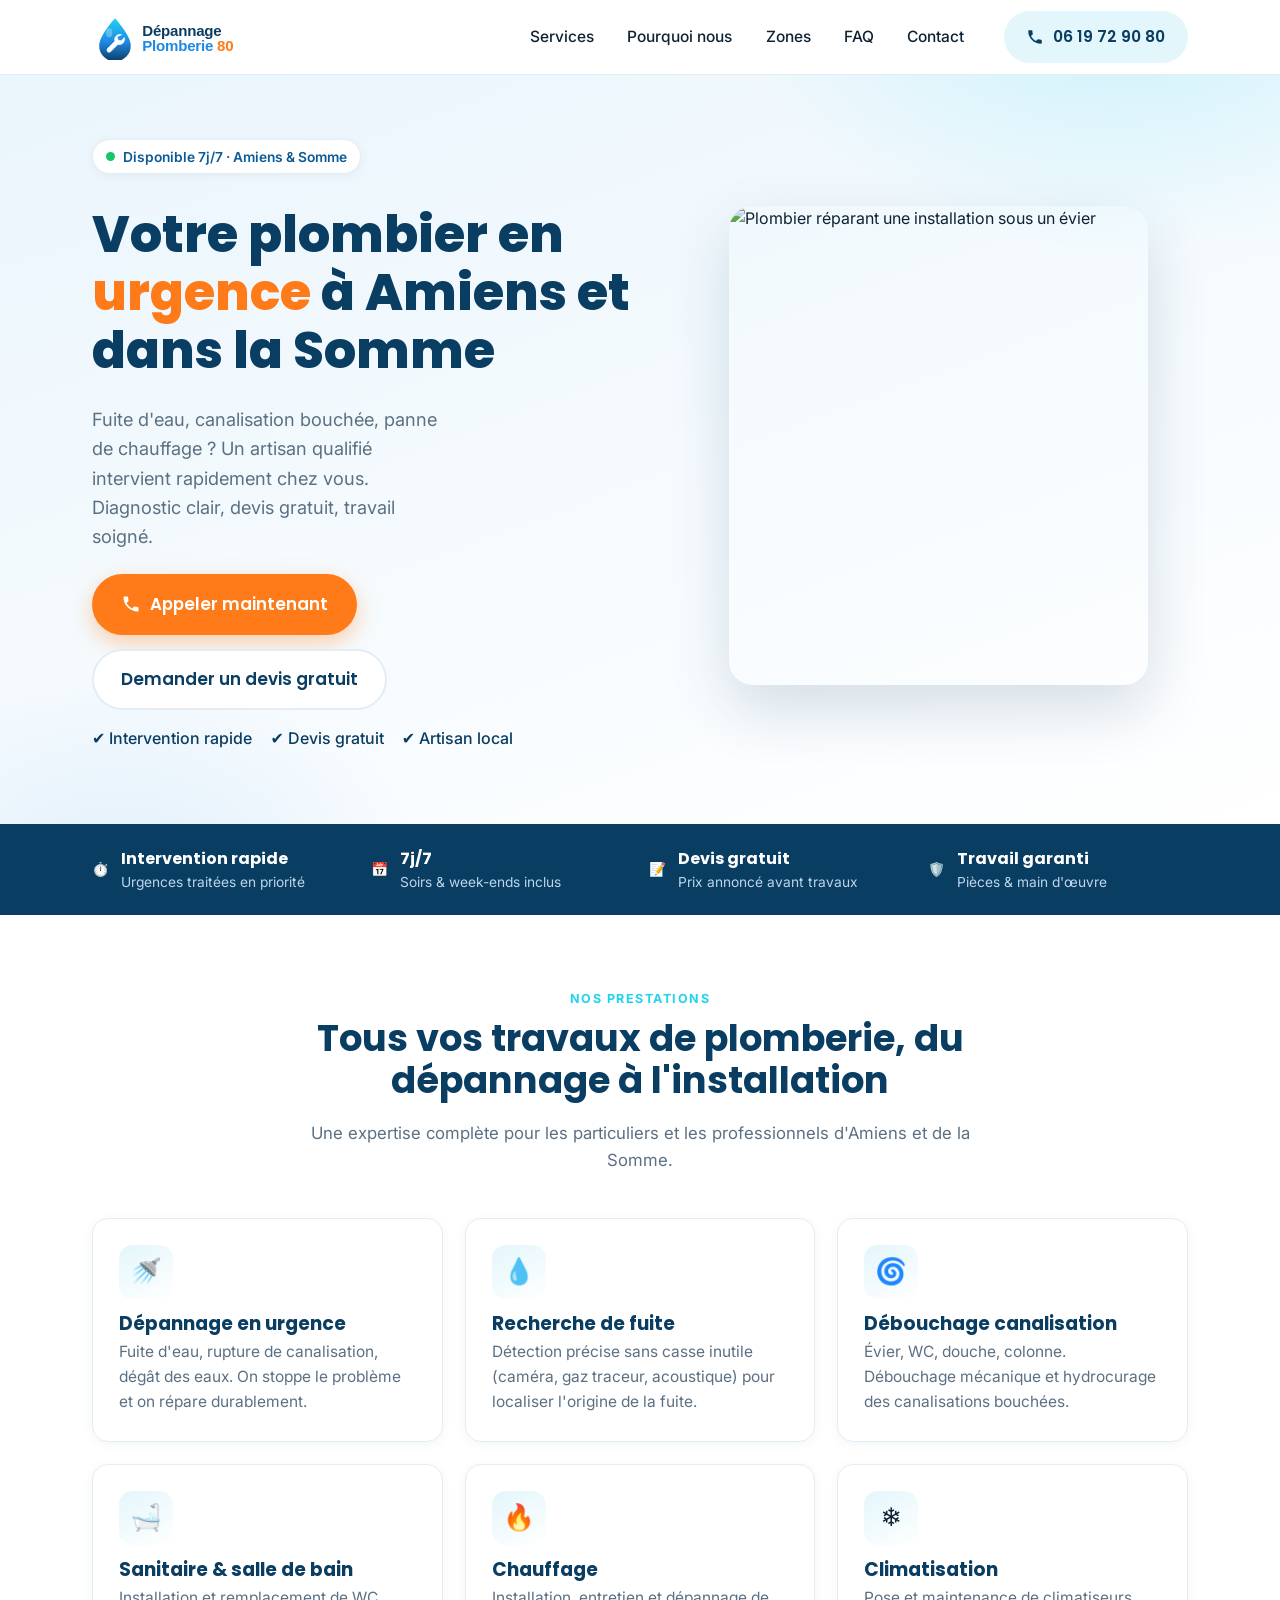
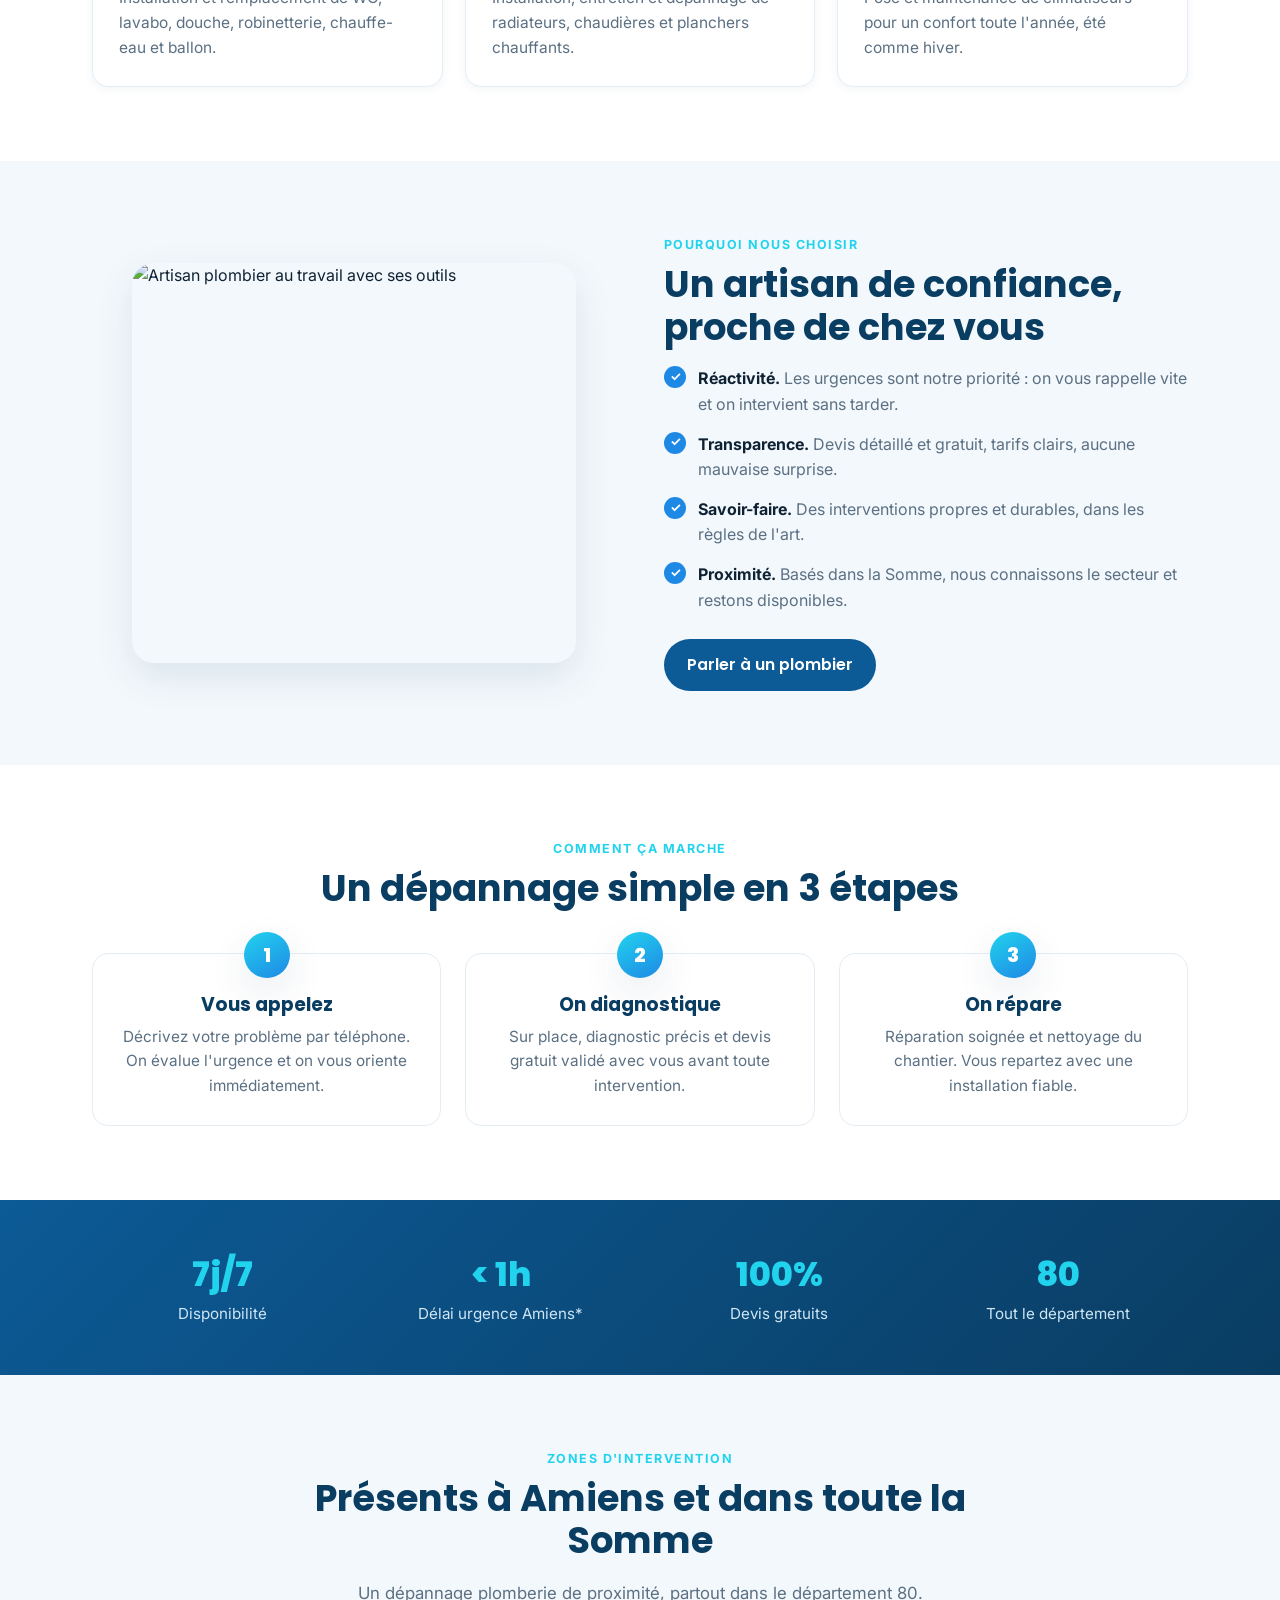
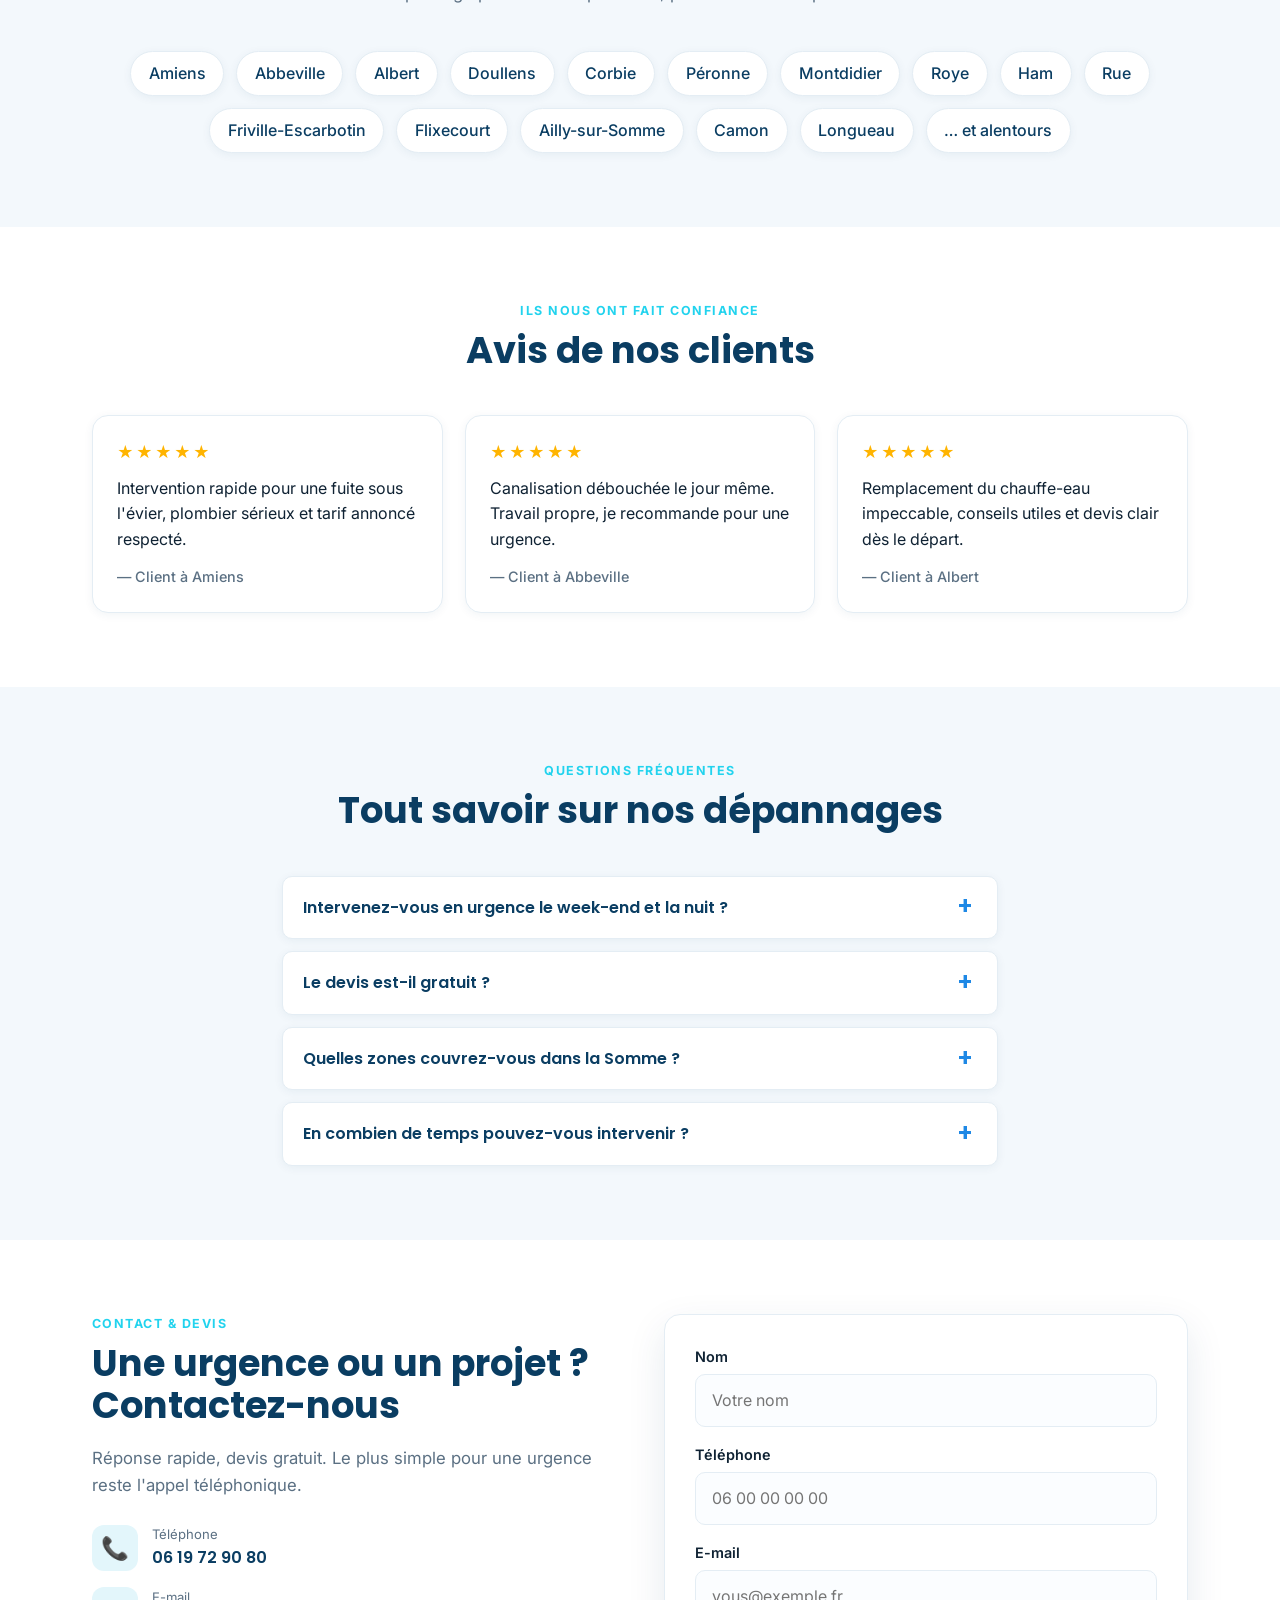
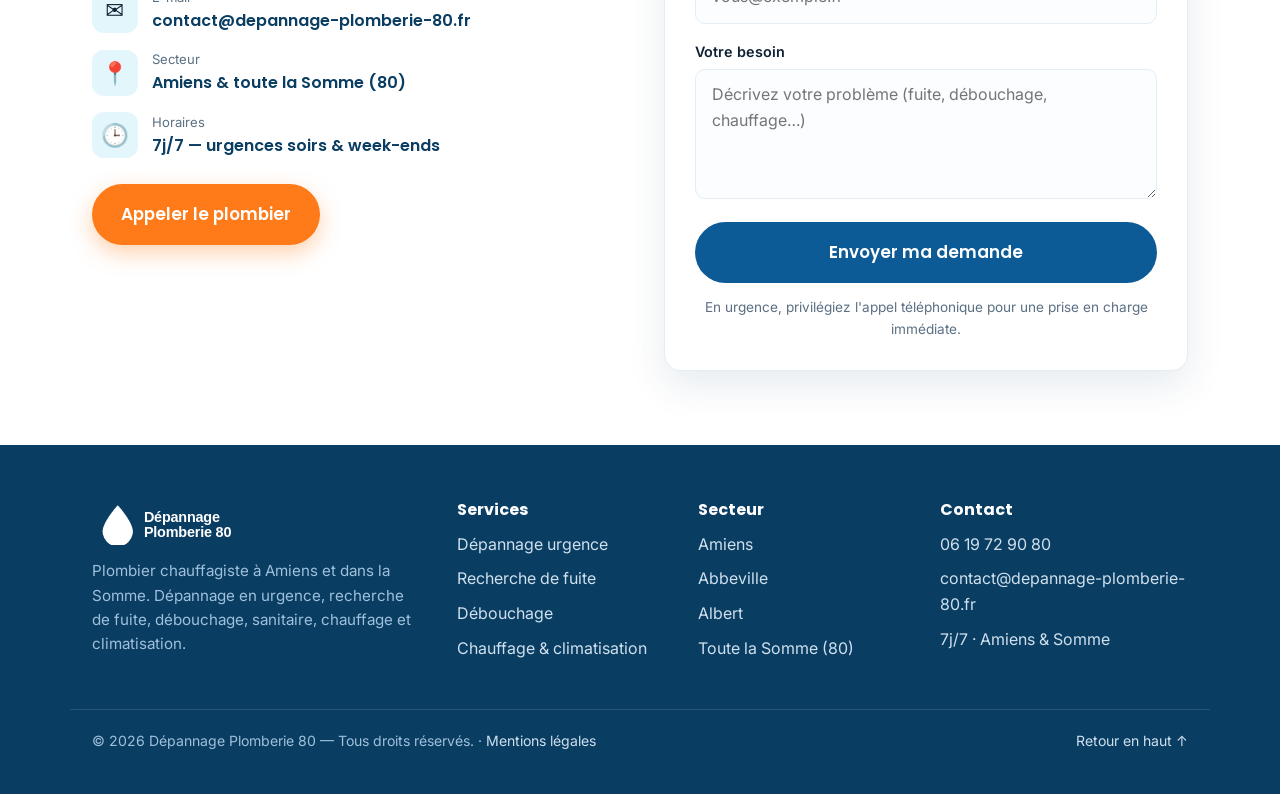
==== commit a91e01c0: "feat: donnees legales reelles (Imad Hemani / SIRET 79353940400020) + tel 06 19 72 90 80 + page menti" ====
--- a/index.html
+++ b/index.html
@@ -44,14 +44,15 @@
     "@context": "https://schema.org",
     "@type": "Plumber",
     "name": "Dépannage Plomberie 80",
+    "legalName": "Imad Hemani",
     "image": "https://www.depannage-plomberie-80.fr/assets/logo.svg",
     "url": "https://www.depannage-plomberie-80.fr/",
-    "telephone": "+33-3-22-00-00-00",
+    "telephone": "+33-6-19-72-90-80",
     "priceRange": "€€",
+    "identifier": { "@type": "PropertyValue", "propertyID": "SIRET", "value": "79353940400020" },
     "description": "Plombier chauffagiste à Amiens et dans la Somme. Dépannage en urgence 7j/7, recherche de fuite, débouchage de canalisation, installation sanitaire, chauffage et climatisation.",
     "address": {
       "@type": "PostalAddress",
-      "streetAddress": "À compléter",
       "addressLocality": "Amiens",
       "postalCode": "80000",
       "addressRegion": "Hauts-de-France",
@@ -133,9 +134,9 @@
         </ul>
       </nav>
 
-      <a href="tel:+33322000000" class="btn btn-phone header-cta">
+      <a href="tel:+33619729080" class="btn btn-phone header-cta">
         <svg viewBox="0 0 24 24" width="18" height="18" aria-hidden="true"><path fill="currentColor" d="M6.6 10.8a15.6 15.6 0 0 0 6.6 6.6l2.2-2.2a1 1 0 0 1 1-.25 11.4 11.4 0 0 0 3.6.57 1 1 0 0 1 1 1V20a1 1 0 0 1-1 1A17 17 0 0 1 3 4a1 1 0 0 1 1-1h3.5a1 1 0 0 1 1 1 11.4 11.4 0 0 0 .57 3.6 1 1 0 0 1-.25 1z"/></svg>
-        <span>03 22 00 00 00</span>
+        <span>06 19 72 90 80</span>
       </a>
     </div>
   </header>
@@ -153,7 +154,7 @@
             intervient rapidement chez vous. Diagnostic clair, devis gratuit, travail soigné.
           </p>
           <div class="hero-actions">
-            <a href="tel:+33322000000" class="btn btn-accent btn-lg">
+            <a href="tel:+33619729080" class="btn btn-accent btn-lg">
               <svg viewBox="0 0 24 24" width="20" height="20" aria-hidden="true"><path fill="currentColor" d="M6.6 10.8a15.6 15.6 0 0 0 6.6 6.6l2.2-2.2a1 1 0 0 1 1-.25 11.4 11.4 0 0 0 3.6.57 1 1 0 0 1 1 1V20a1 1 0 0 1-1 1A17 17 0 0 1 3 4a1 1 0 0 1 1-1h3.5a1 1 0 0 1 1 1 11.4 11.4 0 0 0 .57 3.6 1 1 0 0 1-.25 1z"/></svg>
               Appeler maintenant
             </a>
@@ -385,7 +386,7 @@
           <ul class="contact-list">
             <li>
               <span class="ci-ico">📞</span>
-              <div><span class="ci-lbl">Téléphone</span><a href="tel:+33322000000" class="ci-val">03 22 00 00 00</a></div>
+              <div><span class="ci-lbl">Téléphone</span><a href="tel:+33619729080" class="ci-val">06 19 72 90 80</a></div>
             </li>
             <li>
               <span class="ci-ico">✉️</span>
@@ -401,7 +402,7 @@
             </li>
           </ul>
 
-          <a href="tel:+33322000000" class="btn btn-accent btn-lg">Appeler le plombier</a>
+          <a href="tel:+33619729080" class="btn btn-accent btn-lg">Appeler le plombier</a>
         </div>
 
         <form class="contact-form" action="#" method="post" aria-label="Formulaire de demande de devis" onsubmit="return false;">
@@ -456,20 +457,20 @@
       <div class="footer-col">
         <h3>Contact</h3>
         <ul>
-          <li><a href="tel:+33322000000">03 22 00 00 00</a></li>
+          <li><a href="tel:+33619729080">06 19 72 90 80</a></li>
           <li><a href="mailto:contact@depannage-plomberie-80.fr">contact@depannage-plomberie-80.fr</a></li>
           <li>7j/7 · Amiens & Somme</li>
         </ul>
       </div>
     </div>
     <div class="container footer-bottom">
-      <p>© <span id="year">2026</span> Dépannage Plomberie 80 — Tous droits réservés.</p>
+      <p>© <span id="year">2026</span> Dépannage Plomberie 80 — Tous droits réservés. · <a href="mentions-legales.html">Mentions légales</a></p>
       <p><a href="#top">Retour en haut ↑</a></p>
     </div>
   </footer>
 
   <!-- Floating mobile call button -->
-  <a href="tel:+33322000000" class="fab-call" aria-label="Appeler le plombier">
+  <a href="tel:+33619729080" class="fab-call" aria-label="Appeler le plombier">
     <svg viewBox="0 0 24 24" width="24" height="24" aria-hidden="true"><path fill="currentColor" d="M6.6 10.8a15.6 15.6 0 0 0 6.6 6.6l2.2-2.2a1 1 0 0 1 1-.25 11.4 11.4 0 0 0 3.6.57 1 1 0 0 1 1 1V20a1 1 0 0 1-1 1A17 17 0 0 1 3 4a1 1 0 0 1 1-1h3.5a1 1 0 0 1 1 1 11.4 11.4 0 0 0 .57 3.6 1 1 0 0 1-.25 1z"/></svg>
   </a>
 
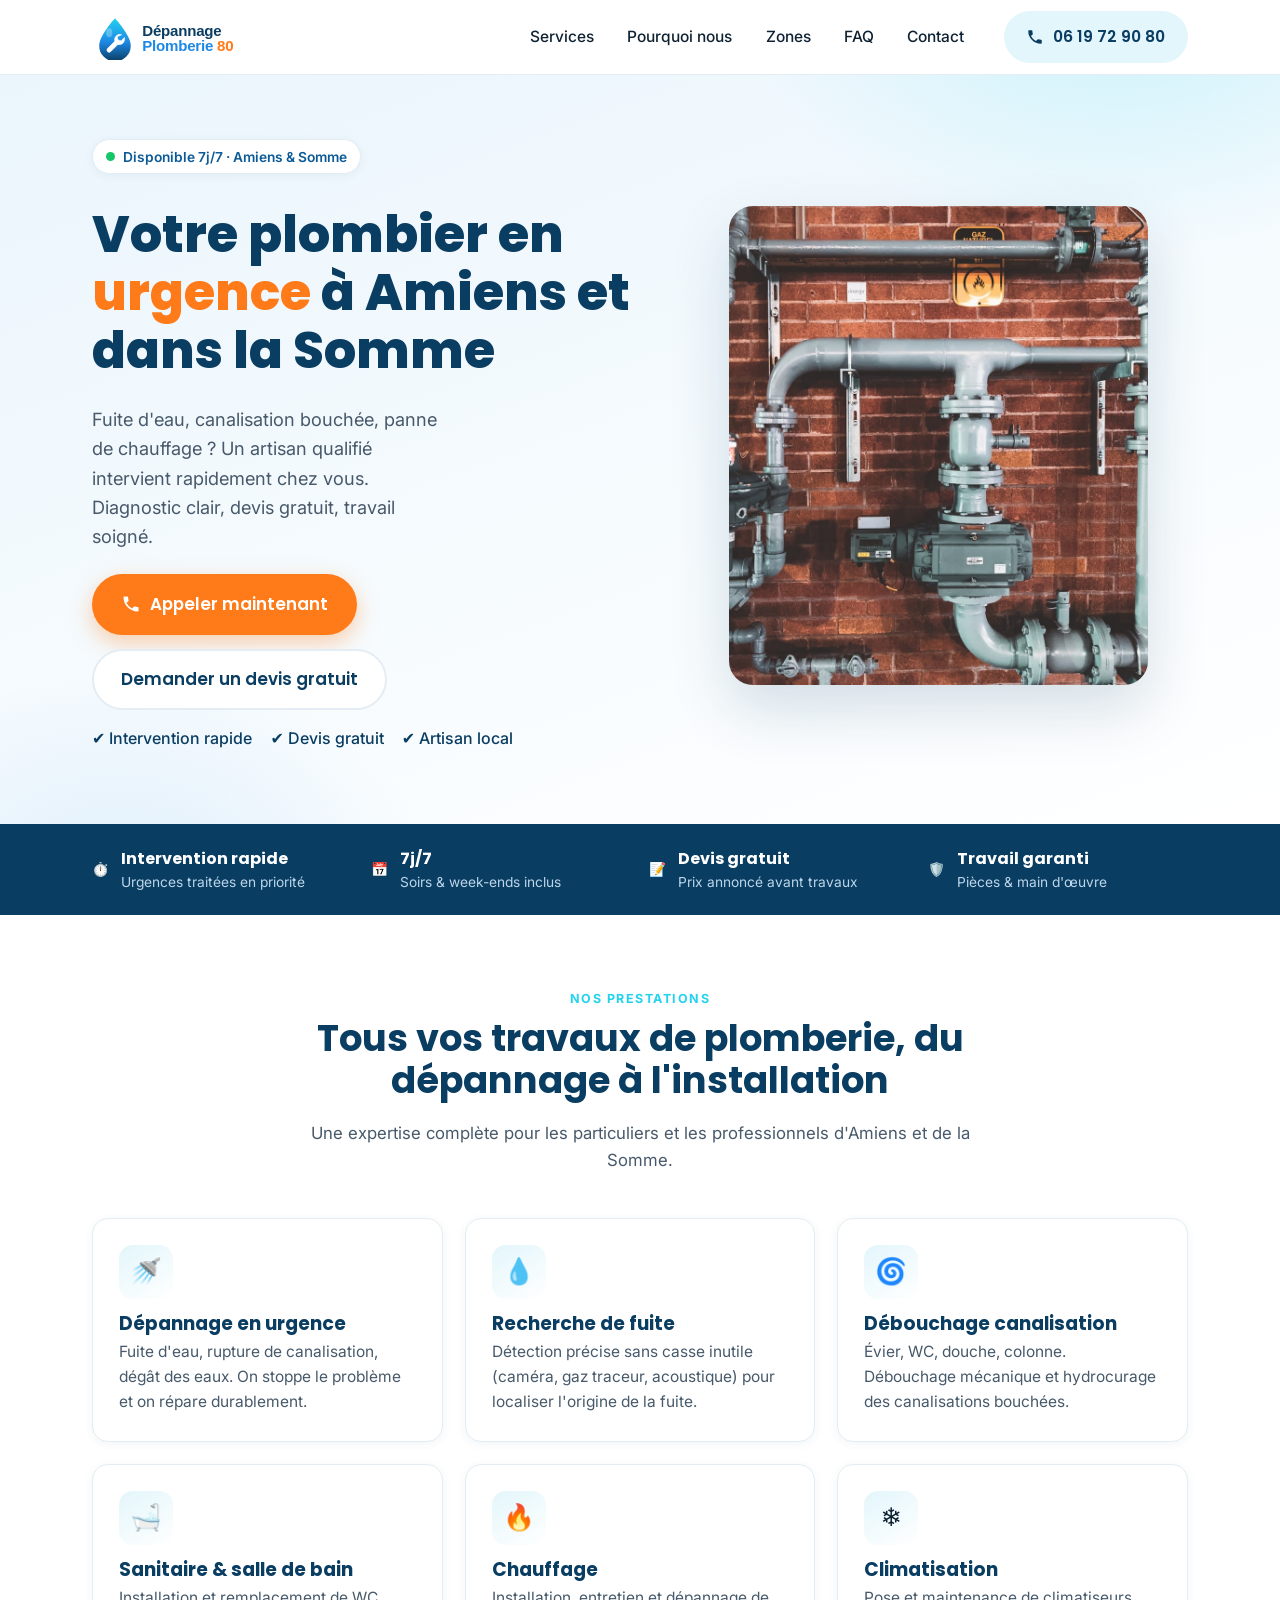
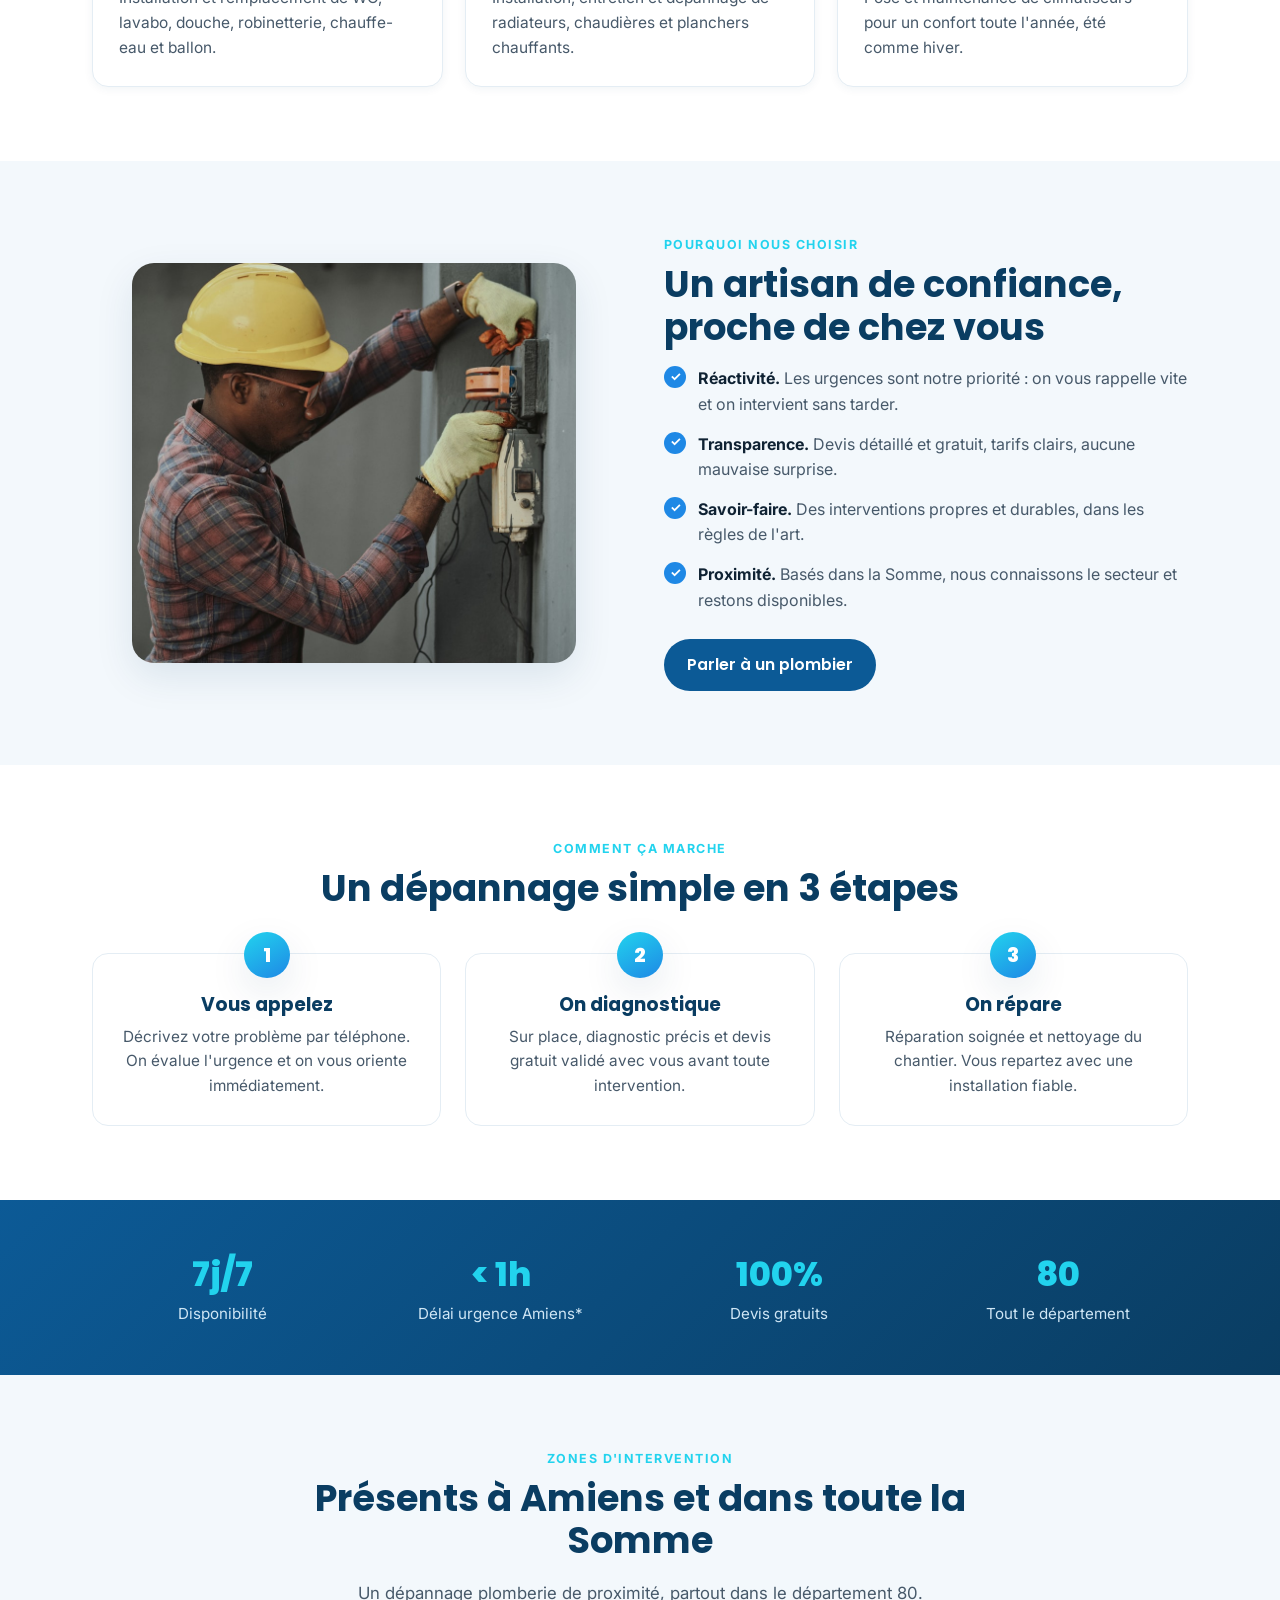
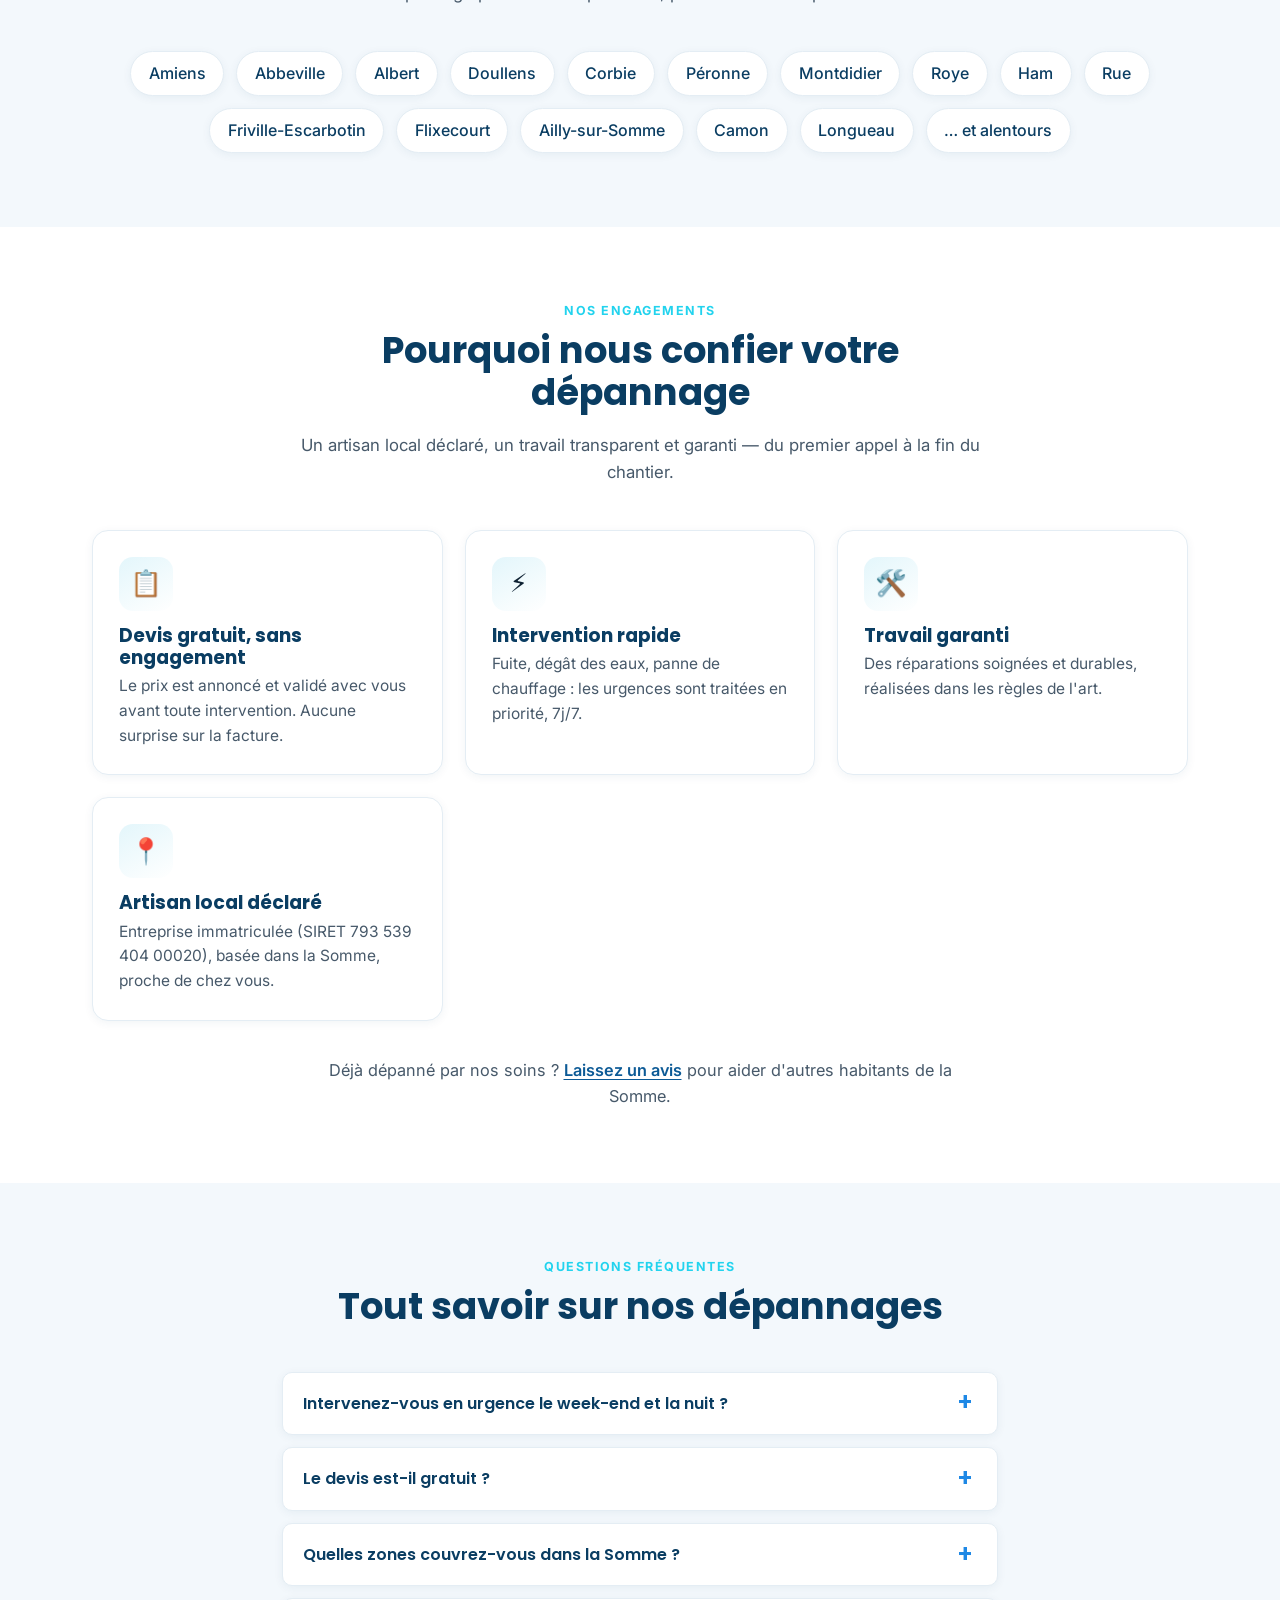
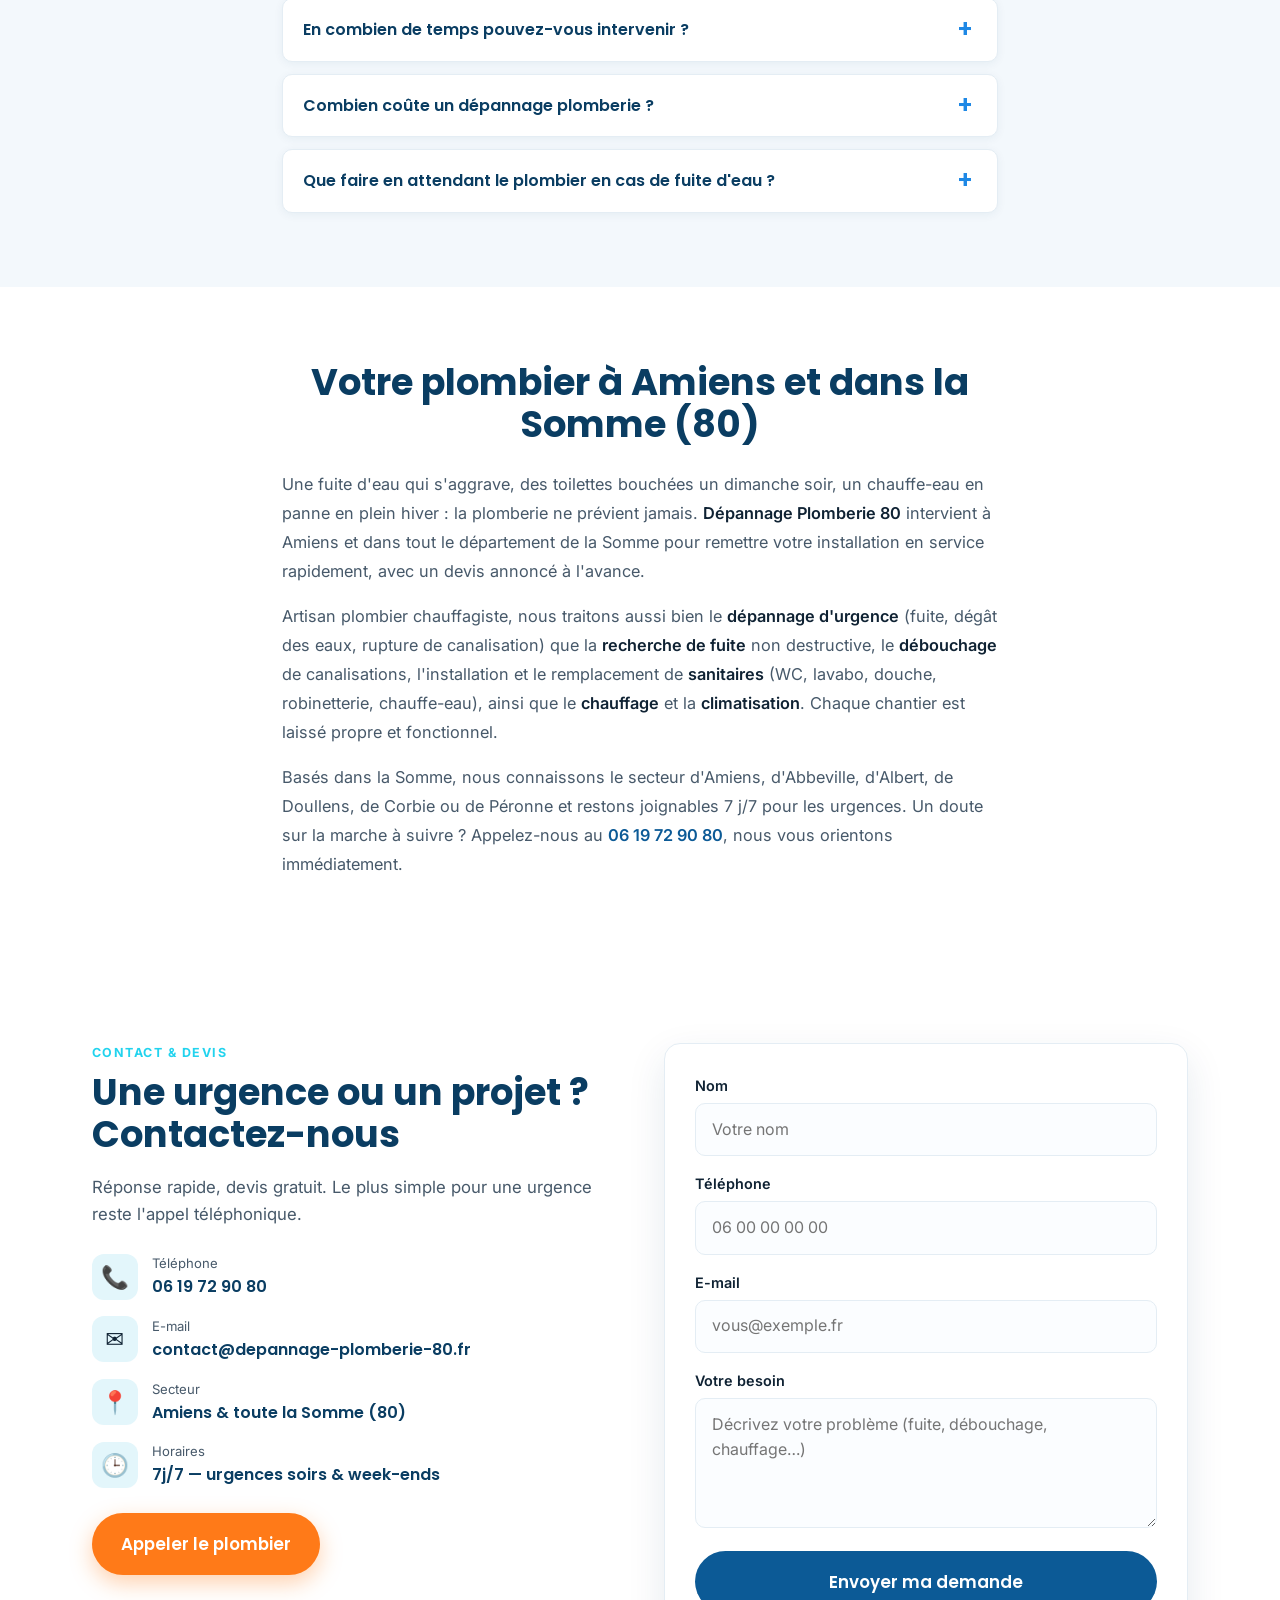
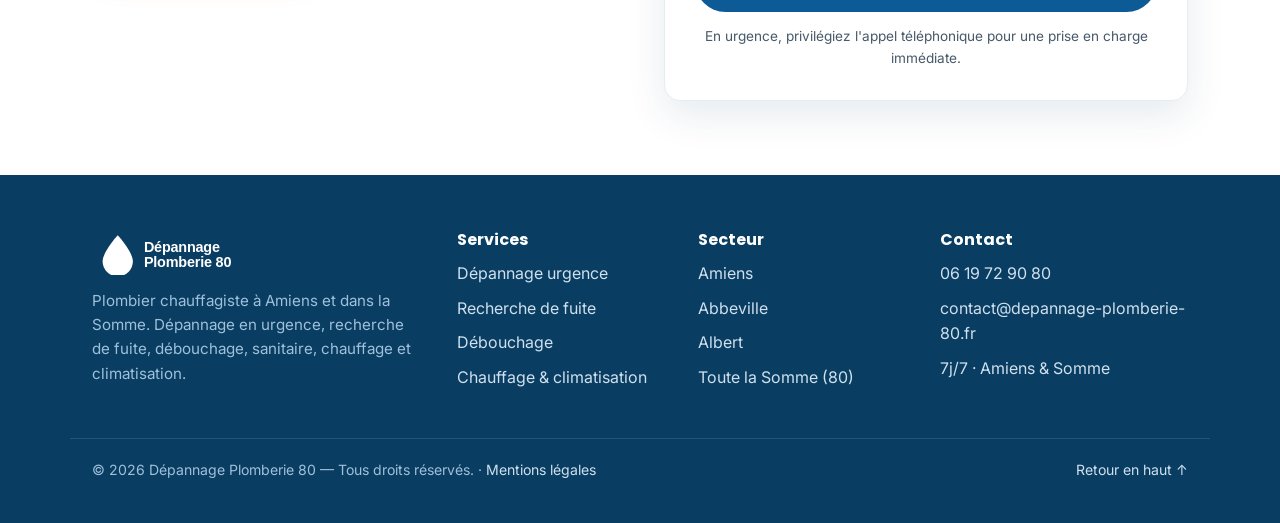
==== commit 5eaa1884: "feat: photos open-source locales + section engagements honnete + contenu SEO local + FAQ enrichie + " ====
--- a/index.html
+++ b/index.html
@@ -25,7 +25,7 @@
   <!-- Twitter -->
   <meta name="twitter:card" content="summary_large_image" />
   <meta name="twitter:title" content="Dépannage Plomberie 80 — Plombier en urgence à Amiens & dans la Somme" />
-  <meta name="twitter:description" content="Dépannage plomberie 7j/7 à Amiens et dans la Somme. Devis gratuit, intervention rapide." />
+  <meta name="twitter:description" content="Dépannage plomberie 7j/7 à Amiens et dans la Somme : recherche de fuite, débouchage, sanitaire, chauffage. Devis gratuit, intervention rapide." />
   <meta name="twitter:image" content="https://www.depannage-plomberie-80.fr/assets/og-cover.jpg" />
 
   <!-- Icons & fonts -->
@@ -34,8 +34,8 @@
   <link rel="manifest" href="site.webmanifest" />
   <link rel="preconnect" href="https://fonts.googleapis.com" />
   <link rel="preconnect" href="https://fonts.gstatic.com" crossorigin />
+  <link rel="preload" as="style" href="https://fonts.googleapis.com/css2?family=Inter:wght@400;500;600&family=Poppins:wght@600;700;800&display=swap" />
   <link href="https://fonts.googleapis.com/css2?family=Inter:wght@400;500;600&family=Poppins:wght@600;700;800&display=swap" rel="stylesheet" />
-  <link rel="preconnect" href="https://images.unsplash.com" />
   <link rel="stylesheet" href="styles.css" />
 
   <!-- Structured data: LocalBusiness / Plumber -->
@@ -106,6 +106,16 @@
         "@type": "Question",
         "name": "En combien de temps pouvez-vous intervenir ?",
         "acceptedAnswer": { "@type": "Answer", "text": "Pour une urgence dans le secteur d'Amiens, nous nous efforçons d'intervenir dans l'heure. Le délai dépend de votre localisation et de la nature du dépannage." }
+      },
+      {
+        "@type": "Question",
+        "name": "Combien coûte un dépannage plomberie ?",
+        "acceptedAnswer": { "@type": "Answer", "text": "Le tarif dépend de la nature de l'intervention (recherche de fuite, débouchage, remplacement de pièce, dépannage chauffage). Nous établissons systématiquement un devis gratuit et détaillé, validé avec vous avant de commencer les travaux." }
+      },
+      {
+        "@type": "Question",
+        "name": "Que faire en attendant le plombier en cas de fuite d'eau ?",
+        "acceptedAnswer": { "@type": "Answer", "text": "Coupez l'arrivée d'eau au robinet général et, si la fuite est proche d'une prise ou d'un tableau électrique, coupez l'électricité de la zone concernée. Épongez l'eau, dégagez l'accès, puis appelez-nous : nous vous guidons par téléphone jusqu'à notre arrivée." }
       }
     ]
   }
@@ -169,9 +179,9 @@
 
         <figure class="hero-media">
           <img
-            src="https://images.unsplash.com/photo-1607472586893-edb57bdc0e39?auto=format&fit=crop&w=900&q=70"
-            alt="Plombier réparant une installation sous un évier"
-            width="560" height="640" loading="eager" fetchpriority="high" />
+            src="assets/hero-plombier.jpg"
+            alt="Réseau de tuyauterie d'eau et de gaz installé par un plombier chauffagiste"
+            width="900" height="1030" loading="eager" fetchpriority="high" />
         </figure>
       </div>
     </section>
@@ -180,19 +190,19 @@
     <section class="trustbar" aria-label="Nos garanties">
       <div class="container trust-grid">
         <div class="trust-item">
-          <span class="trust-ico">⏱️</span>
+          <span class="trust-ico" aria-hidden="true">⏱️</span>
           <div><strong>Intervention rapide</strong><span>Urgences traitées en priorité</span></div>
         </div>
         <div class="trust-item">
-          <span class="trust-ico">📅</span>
+          <span class="trust-ico" aria-hidden="true">📅</span>
           <div><strong>7j/7</strong><span>Soirs & week-ends inclus</span></div>
         </div>
         <div class="trust-item">
-          <span class="trust-ico">📝</span>
+          <span class="trust-ico" aria-hidden="true">📝</span>
           <div><strong>Devis gratuit</strong><span>Prix annoncé avant travaux</span></div>
         </div>
         <div class="trust-item">
-          <span class="trust-ico">🛡️</span>
+          <span class="trust-ico" aria-hidden="true">🛡️</span>
           <div><strong>Travail garanti</strong><span>Pièces & main d'œuvre</span></div>
         </div>
       </div>
@@ -209,32 +219,32 @@
 
         <div class="cards">
           <article class="card">
-            <div class="card-ico">🚿</div>
+            <div class="card-ico" aria-hidden="true">🚿</div>
             <h3>Dépannage en urgence</h3>
             <p>Fuite d'eau, rupture de canalisation, dégât des eaux. On stoppe le problème et on répare durablement.</p>
           </article>
           <article class="card">
-            <div class="card-ico">💧</div>
+            <div class="card-ico" aria-hidden="true">💧</div>
             <h3>Recherche de fuite</h3>
             <p>Détection précise sans casse inutile (caméra, gaz traceur, acoustique) pour localiser l'origine de la fuite.</p>
           </article>
           <article class="card">
-            <div class="card-ico">🌀</div>
+            <div class="card-ico" aria-hidden="true">🌀</div>
             <h3>Débouchage canalisation</h3>
             <p>Évier, WC, douche, colonne. Débouchage mécanique et hydrocurage des canalisations bouchées.</p>
           </article>
           <article class="card">
-            <div class="card-ico">🛁</div>
+            <div class="card-ico" aria-hidden="true">🛁</div>
             <h3>Sanitaire & salle de bain</h3>
             <p>Installation et remplacement de WC, lavabo, douche, robinetterie, chauffe-eau et ballon.</p>
           </article>
           <article class="card">
-            <div class="card-ico">🔥</div>
+            <div class="card-ico" aria-hidden="true">🔥</div>
             <h3>Chauffage</h3>
             <p>Installation, entretien et dépannage de radiateurs, chaudières et planchers chauffants.</p>
           </article>
           <article class="card">
-            <div class="card-ico">❄️</div>
+            <div class="card-ico" aria-hidden="true">❄️</div>
             <h3>Climatisation</h3>
             <p>Pose et maintenance de climatiseurs pour un confort toute l'année, été comme hiver.</p>
           </article>
@@ -247,9 +257,9 @@
       <div class="container split">
         <figure class="split-media">
           <img
-            src="https://images.unsplash.com/photo-1621905251918-48416bd8575a?auto=format&fit=crop&w=820&q=70"
-            alt="Artisan plombier au travail avec ses outils"
-            width="600" height="540" loading="lazy" />
+            src="assets/atouts-plombier.jpg"
+            alt="Artisan équipé de gants de protection en intervention sur une installation technique"
+            width="900" height="810" loading="lazy" />
         </figure>
         <div class="split-copy">
           <p class="kicker">Pourquoi nous choisir</p>
@@ -319,31 +329,37 @@
       </div>
     </section>
 
-    <!-- ============ TÉMOIGNAGES (à personnaliser) ============ -->
-    <section class="section" aria-label="Avis clients">
+    <!-- ============ ENGAGEMENTS ============ -->
+    <section class="section" aria-label="Nos engagements">
       <div class="container">
         <header class="section-head">
-          <p class="kicker">Ils nous ont fait confiance</p>
-          <h2>Avis de nos clients</h2>
+          <p class="kicker">Nos engagements</p>
+          <h2>Pourquoi nous confier votre dépannage</h2>
+          <p class="section-sub">Un artisan local déclaré, un travail transparent et garanti — du premier appel à la fin du chantier.</p>
         </header>
-        <!-- À REMPLACER par de vrais avis (Google Business, PagesJaunes). Contenu d'exemple. -->
-        <div class="reviews">
-          <figure class="review">
-            <div class="stars" aria-label="5 sur 5">★★★★★</div>
-            <blockquote>Intervention rapide pour une fuite sous l'évier, plombier sérieux et tarif annoncé respecté.</blockquote>
-            <figcaption>— Client à Amiens</figcaption>
-          </figure>
-          <figure class="review">
-            <div class="stars" aria-label="5 sur 5">★★★★★</div>
-            <blockquote>Canalisation débouchée le jour même. Travail propre, je recommande pour une urgence.</blockquote>
-            <figcaption>— Client à Abbeville</figcaption>
-          </figure>
-          <figure class="review">
-            <div class="stars" aria-label="5 sur 5">★★★★★</div>
-            <blockquote>Remplacement du chauffe-eau impeccable, conseils utiles et devis clair dès le départ.</blockquote>
-            <figcaption>— Client à Albert</figcaption>
-          </figure>
-        </div>
+        <div class="cards">
+          <article class="card">
+            <div class="card-ico" aria-hidden="true">📋</div>
+            <h3>Devis gratuit, sans engagement</h3>
+            <p>Le prix est annoncé et validé avec vous avant toute intervention. Aucune surprise sur la facture.</p>
+          </article>
+          <article class="card">
+            <div class="card-ico" aria-hidden="true">⚡</div>
+            <h3>Intervention rapide</h3>
+            <p>Fuite, dégât des eaux, panne de chauffage : les urgences sont traitées en priorité, 7j/7.</p>
+          </article>
+          <article class="card">
+            <div class="card-ico" aria-hidden="true">🛠️</div>
+            <h3>Travail garanti</h3>
+            <p>Des réparations soignées et durables, réalisées dans les règles de l'art.</p>
+          </article>
+          <article class="card">
+            <div class="card-ico" aria-hidden="true">📍</div>
+            <h3>Artisan local déclaré</h3>
+            <p>Entreprise immatriculée (SIRET 793 539 404 00020), basée dans la Somme, proche de chez vous.</p>
+          </article>
+        </div>
+        <p class="reviews-cta">Déjà dépanné par nos soins&nbsp;? <a href="#" data-review-link>Laissez un avis</a> pour aider d'autres habitants de la Somme.</p>
       </div>
     </section>
 
@@ -371,6 +387,26 @@
             <summary>En combien de temps pouvez-vous intervenir ?</summary>
             <p>Pour une urgence dans le secteur d'Amiens, nous nous efforçons d'intervenir dans l'heure. Le délai dépend de votre localisation et de la nature du dépannage.</p>
           </details>
+          <details>
+            <summary>Combien coûte un dépannage plomberie ?</summary>
+            <p>Le tarif dépend de la nature de l'intervention (recherche de fuite, débouchage, remplacement de pièce, dépannage chauffage…). Nous établissons systématiquement un devis gratuit et détaillé, validé avec vous avant de commencer les travaux.</p>
+          </details>
+          <details>
+            <summary>Que faire en attendant le plombier en cas de fuite d'eau ?</summary>
+            <p>Coupez l'arrivée d'eau au robinet général et, si la fuite est proche d'une prise ou d'un tableau, coupez l'électricité de la zone concernée. Épongez l'eau, dégagez l'accès, puis appelez-nous : nous vous guidons par téléphone jusqu'à notre arrivée.</p>
+          </details>
+        </div>
+      </div>
+    </section>
+
+    <!-- ============ SEO LOCAL ============ -->
+    <section class="section seo-local" aria-label="Plombier à Amiens et dans la Somme">
+      <div class="container narrow">
+        <h2>Votre plombier à Amiens et dans la Somme&nbsp;(80)</h2>
+        <div class="seo-prose">
+          <p>Une fuite d'eau qui s'aggrave, des toilettes bouchées un dimanche soir, un chauffe-eau en panne en plein hiver&nbsp;: la plomberie ne prévient jamais. <strong>Dépannage Plomberie&nbsp;80</strong> intervient à Amiens et dans tout le département de la Somme pour remettre votre installation en service rapidement, avec un devis annoncé à l'avance.</p>
+          <p>Artisan plombier chauffagiste, nous traitons aussi bien le <strong>dépannage d'urgence</strong> (fuite, dégât des eaux, rupture de canalisation) que la <strong>recherche de fuite</strong> non destructive, le <strong>débouchage</strong> de canalisations, l'installation et le remplacement de <strong>sanitaires</strong> (WC, lavabo, douche, robinetterie, chauffe-eau), ainsi que le <strong>chauffage</strong> et la <strong>climatisation</strong>. Chaque chantier est laissé propre et fonctionnel.</p>
+          <p>Basés dans la Somme, nous connaissons le secteur d'Amiens, d'Abbeville, d'Albert, de Doullens, de Corbie ou de Péronne et restons joignables 7&nbsp;j/7 pour les urgences. Un doute sur la marche à suivre&nbsp;? Appelez-nous au <a href="tel:+33619729080">06&nbsp;19&nbsp;72&nbsp;90&nbsp;80</a>, nous vous orientons immédiatement.</p>
         </div>
       </div>
     </section>
@@ -385,19 +421,19 @@
 
           <ul class="contact-list">
             <li>
-              <span class="ci-ico">📞</span>
+              <span class="ci-ico" aria-hidden="true">📞</span>
               <div><span class="ci-lbl">Téléphone</span><a href="tel:+33619729080" class="ci-val">06 19 72 90 80</a></div>
             </li>
             <li>
-              <span class="ci-ico">✉️</span>
+              <span class="ci-ico" aria-hidden="true">✉️</span>
               <div><span class="ci-lbl">E-mail</span><a href="mailto:contact@depannage-plomberie-80.fr" class="ci-val">contact@depannage-plomberie-80.fr</a></div>
             </li>
             <li>
-              <span class="ci-ico">📍</span>
+              <span class="ci-ico" aria-hidden="true">📍</span>
               <div><span class="ci-lbl">Secteur</span><span class="ci-val">Amiens & toute la Somme (80)</span></div>
             </li>
             <li>
-              <span class="ci-ico">🕒</span>
+              <span class="ci-ico" aria-hidden="true">🕒</span>
               <div><span class="ci-lbl">Horaires</span><span class="ci-val">7j/7 — urgences soirs & week-ends</span></div>
             </li>
           </ul>
--- a/styles.css
+++ b/styles.css
@@ -11,7 +11,7 @@
   --orange:#ff7a18;
   --orange-dark:#e8650a;
   --ink:#0f2233;
-  --muted:#5b7083;
+  --muted:#47596a;
   --line:#e4edf4;
   --bg:#ffffff;
   --bg-soft:#f3f8fc;
@@ -153,6 +153,16 @@
 .review blockquote{margin:0 0 .8rem;font-size:1rem;color:var(--ink)}
 .review figcaption{color:var(--muted);font-size:.9rem;font-weight:500}
 
+/* ---------- Engagements CTA ---------- */
+.reviews-cta{text-align:center;margin:36px auto 0;max-width:640px;color:var(--muted);font-size:1.02rem}
+.reviews-cta a{font-weight:600;color:var(--blue-700);text-decoration:underline;text-underline-offset:3px}
+
+/* ---------- SEO local prose ---------- */
+.seo-local h2{text-align:center;max-width:760px;margin:0 auto 1.5rem}
+.seo-prose p{color:var(--muted);font-size:1.02rem;line-height:1.78}
+.seo-prose strong{color:var(--ink);font-weight:600}
+.seo-prose a{color:var(--blue-700);font-weight:600}
+
 /* ---------- FAQ ---------- */
 .faq{display:grid;gap:12px}
 .faq details{background:#fff;border:1px solid var(--line);border-radius:var(--radius-sm);padding:0 20px;box-shadow:var(--shadow-sm)}
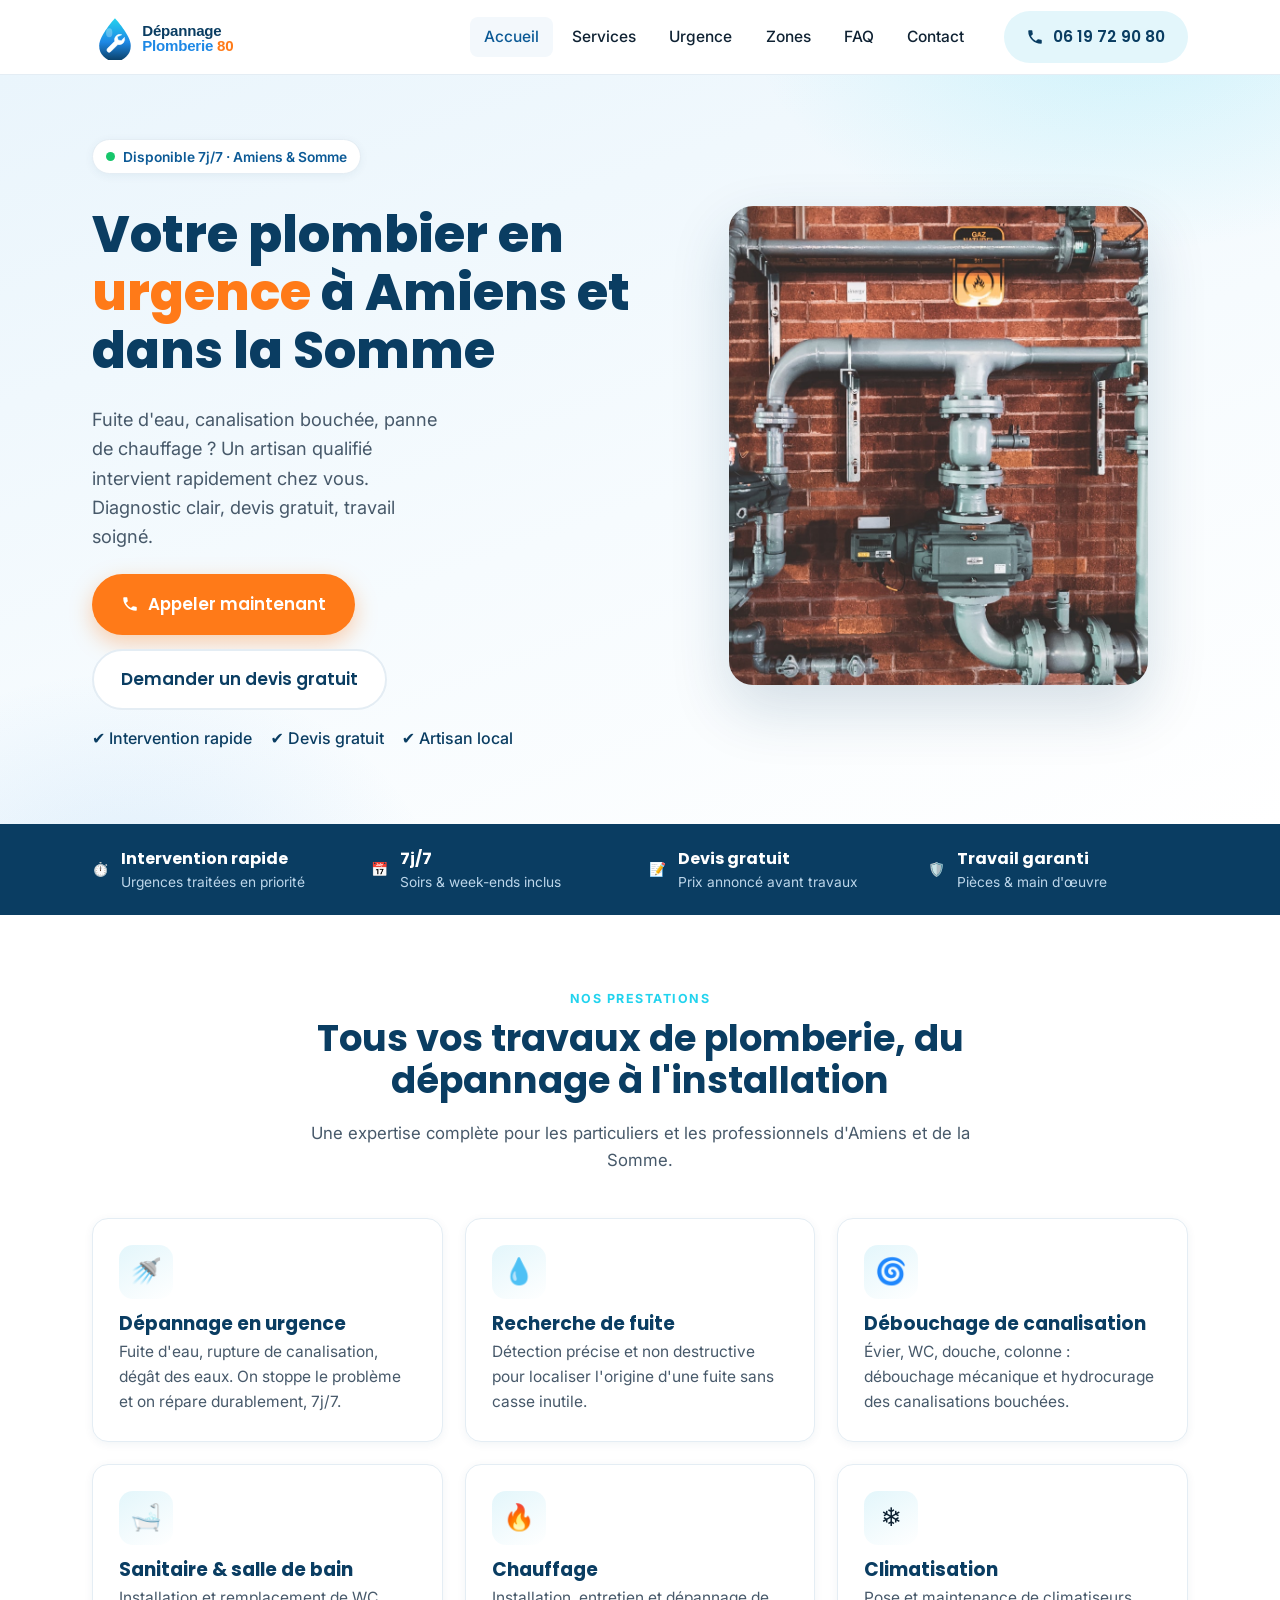
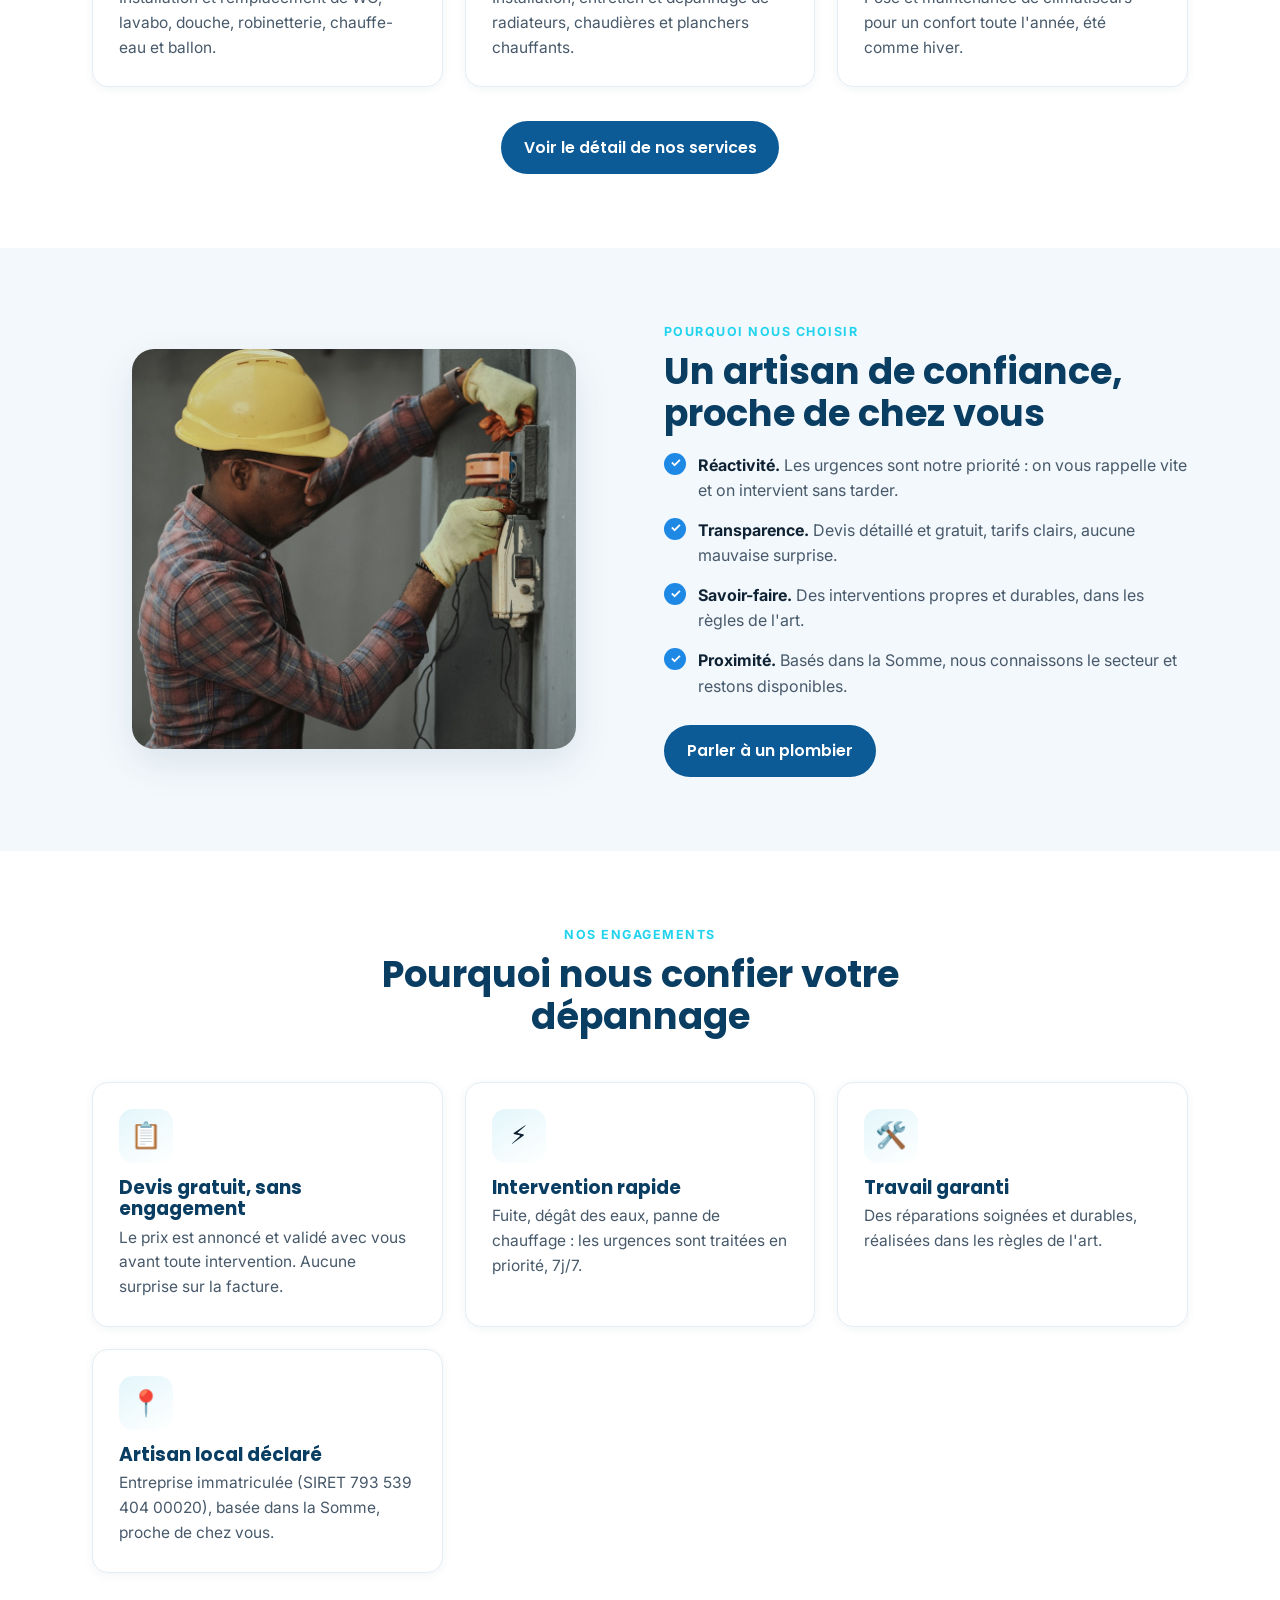
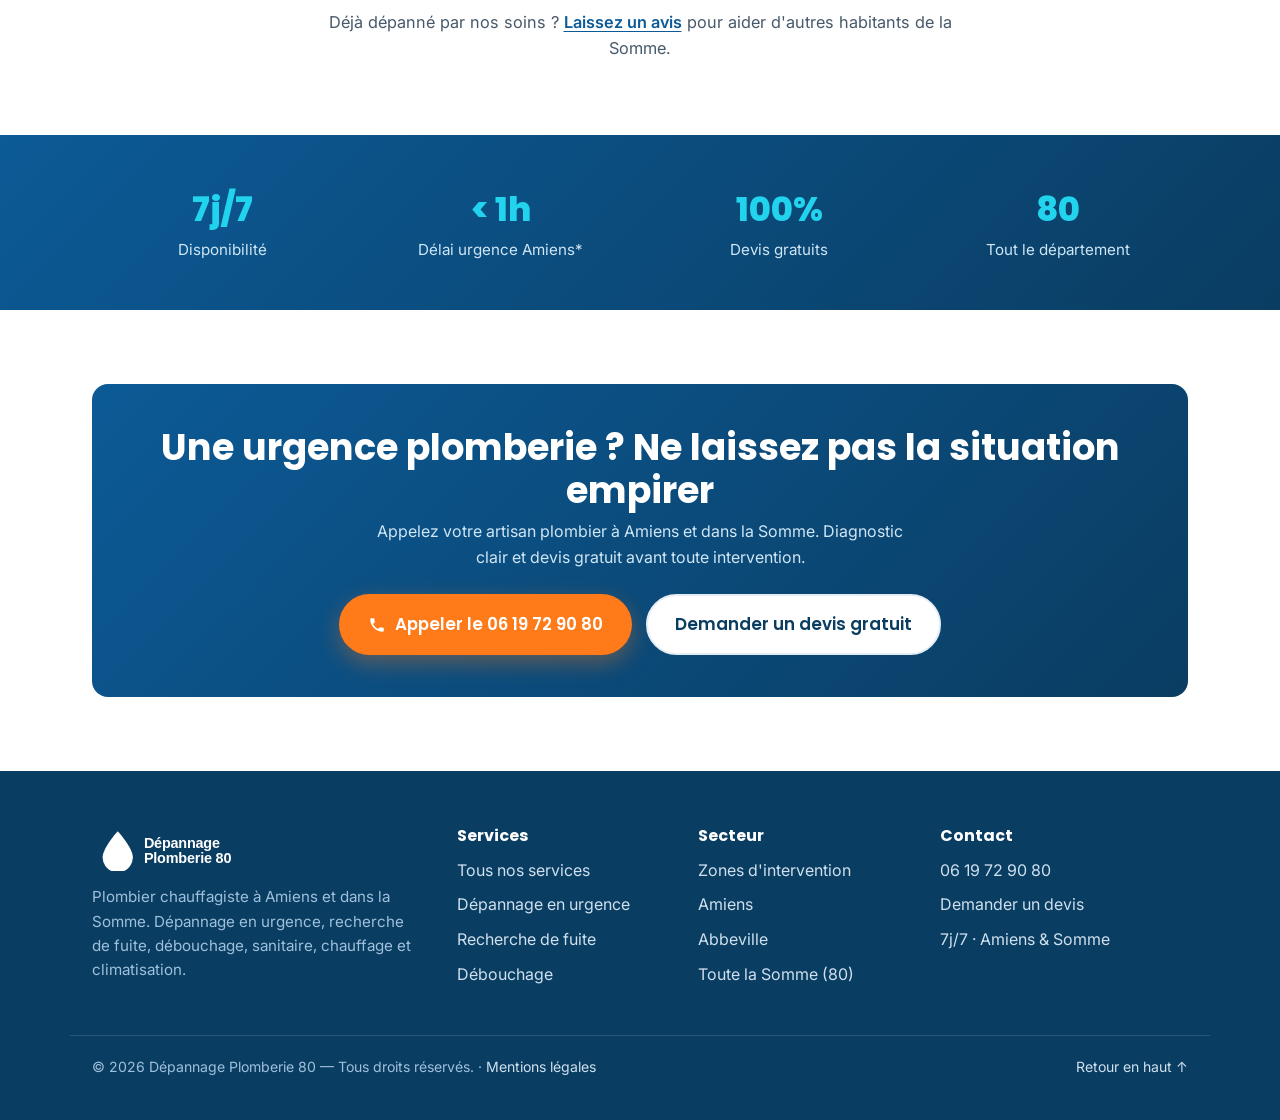
==== commit 2ca910fe: "feat: site multi-pages (7 pages) via generateur build.mjs — shell partage, SEO par page (canonical/O" ====
--- a/index.html
+++ b/index.html
@@ -4,31 +4,22 @@
   <meta charset="UTF-8" />
   <meta name="viewport" content="width=device-width, initial-scale=1.0" />
   <meta name="theme-color" content="#0a3d62" />
-
-  <!-- Primary SEO -->
   <title>Dépannage Plomberie 80 — Plombier en urgence à Amiens & dans la Somme</title>
   <meta name="description" content="Plombier chauffagiste à Amiens et dans toute la Somme (80). Dépannage en urgence 7j/7, recherche de fuite, débouchage, sanitaire, chauffage et climatisation. Devis gratuit, intervention rapide." />
-  <meta name="keywords" content="plombier Amiens, dépannage plomberie 80, plombier Somme, urgence plomberie Amiens, débouchage canalisation, recherche de fuite, chauffagiste Amiens, plombier pas cher Somme" />
   <meta name="robots" content="index, follow" />
   <meta name="author" content="Dépannage Plomberie 80" />
   <link rel="canonical" href="https://www.depannage-plomberie-80.fr/" />
-
-  <!-- Open Graph -->
   <meta property="og:type" content="website" />
   <meta property="og:locale" content="fr_FR" />
   <meta property="og:site_name" content="Dépannage Plomberie 80" />
   <meta property="og:title" content="Dépannage Plomberie 80 — Plombier en urgence à Amiens & dans la Somme" />
-  <meta property="og:description" content="Dépannage plomberie 7j/7 à Amiens et dans la Somme : recherche de fuite, débouchage, sanitaire, chauffage. Devis gratuit, intervention rapide." />
+  <meta property="og:description" content="Plombier chauffagiste à Amiens et dans toute la Somme (80). Dépannage en urgence 7j/7, recherche de fuite, débouchage, sanitaire, chauffage et climatisation. Devis gratuit, intervention rapide." />
   <meta property="og:url" content="https://www.depannage-plomberie-80.fr/" />
   <meta property="og:image" content="https://www.depannage-plomberie-80.fr/assets/og-cover.jpg" />
-
-  <!-- Twitter -->
   <meta name="twitter:card" content="summary_large_image" />
   <meta name="twitter:title" content="Dépannage Plomberie 80 — Plombier en urgence à Amiens & dans la Somme" />
-  <meta name="twitter:description" content="Dépannage plomberie 7j/7 à Amiens et dans la Somme : recherche de fuite, débouchage, sanitaire, chauffage. Devis gratuit, intervention rapide." />
+  <meta name="twitter:description" content="Plombier chauffagiste à Amiens et dans toute la Somme (80). Dépannage en urgence 7j/7, recherche de fuite, débouchage, sanitaire, chauffage et climatisation. Devis gratuit, intervention rapide." />
   <meta name="twitter:image" content="https://www.depannage-plomberie-80.fr/assets/og-cover.jpg" />
-
-  <!-- Icons & fonts -->
   <link rel="icon" type="image/svg+xml" href="favicon.svg" />
   <link rel="apple-touch-icon" href="assets/logo-mark.svg" />
   <link rel="manifest" href="site.webmanifest" />
@@ -37,113 +28,28 @@
   <link rel="preload" as="style" href="https://fonts.googleapis.com/css2?family=Inter:wght@400;500;600&family=Poppins:wght@600;700;800&display=swap" />
   <link href="https://fonts.googleapis.com/css2?family=Inter:wght@400;500;600&family=Poppins:wght@600;700;800&display=swap" rel="stylesheet" />
   <link rel="stylesheet" href="styles.css" />
-
-  <!-- Structured data: LocalBusiness / Plumber -->
-  <script type="application/ld+json">
-  {
-    "@context": "https://schema.org",
-    "@type": "Plumber",
-    "name": "Dépannage Plomberie 80",
-    "legalName": "Imad Hemani",
-    "image": "https://www.depannage-plomberie-80.fr/assets/logo.svg",
-    "url": "https://www.depannage-plomberie-80.fr/",
-    "telephone": "+33-6-19-72-90-80",
-    "priceRange": "€€",
-    "identifier": { "@type": "PropertyValue", "propertyID": "SIRET", "value": "79353940400020" },
-    "description": "Plombier chauffagiste à Amiens et dans la Somme. Dépannage en urgence 7j/7, recherche de fuite, débouchage de canalisation, installation sanitaire, chauffage et climatisation.",
-    "address": {
-      "@type": "PostalAddress",
-      "addressLocality": "Amiens",
-      "postalCode": "80000",
-      "addressRegion": "Hauts-de-France",
-      "addressCountry": "FR"
-    },
-    "areaServed": [
-      { "@type": "City", "name": "Amiens" },
-      { "@type": "AdministrativeArea", "name": "Somme (80)" }
-    ],
-    "geo": { "@type": "GeoCoordinates", "latitude": 49.8941, "longitude": 2.2958 },
-    "openingHoursSpecification": [
-      {
-        "@type": "OpeningHoursSpecification",
-        "dayOfWeek": ["Monday","Tuesday","Wednesday","Thursday","Friday","Saturday","Sunday"],
-        "opens": "00:00",
-        "closes": "23:59"
-      }
-    ],
-    "makesOffer": [
-      { "@type": "Offer", "itemOffered": { "@type": "Service", "name": "Dépannage plomberie en urgence" } },
-      { "@type": "Offer", "itemOffered": { "@type": "Service", "name": "Recherche de fuite" } },
-      { "@type": "Offer", "itemOffered": { "@type": "Service", "name": "Débouchage de canalisation" } },
-      { "@type": "Offer", "itemOffered": { "@type": "Service", "name": "Installation sanitaire" } },
-      { "@type": "Offer", "itemOffered": { "@type": "Service", "name": "Chauffage et climatisation" } }
-    ]
-  }
-  </script>
-
-  <!-- Structured data: FAQ -->
-  <script type="application/ld+json">
-  {
-    "@context": "https://schema.org",
-    "@type": "FAQPage",
-    "mainEntity": [
-      {
-        "@type": "Question",
-        "name": "Intervenez-vous en urgence le week-end et la nuit ?",
-        "acceptedAnswer": { "@type": "Answer", "text": "Oui. Nous assurons un service de dépannage plomberie 7j/7, y compris les soirs et week-ends, pour les fuites d'eau, dégâts des eaux et canalisations bouchées dans Amiens et la Somme." }
-      },
-      {
-        "@type": "Question",
-        "name": "Le devis est-il gratuit ?",
-        "acceptedAnswer": { "@type": "Answer", "text": "Oui, l'établissement du devis est gratuit et sans engagement. Nous vous communiquons le prix avant toute intervention." }
-      },
-      {
-        "@type": "Question",
-        "name": "Quelles zones couvrez-vous dans la Somme ?",
-        "acceptedAnswer": { "@type": "Answer", "text": "Nous intervenons à Amiens et dans tout le département de la Somme (80) : Abbeville, Albert, Doullens, Corbie, Péronne, Montdidier, Roye, ainsi que les communes alentours." }
-      },
-      {
-        "@type": "Question",
-        "name": "En combien de temps pouvez-vous intervenir ?",
-        "acceptedAnswer": { "@type": "Answer", "text": "Pour une urgence dans le secteur d'Amiens, nous nous efforçons d'intervenir dans l'heure. Le délai dépend de votre localisation et de la nature du dépannage." }
-      },
-      {
-        "@type": "Question",
-        "name": "Combien coûte un dépannage plomberie ?",
-        "acceptedAnswer": { "@type": "Answer", "text": "Le tarif dépend de la nature de l'intervention (recherche de fuite, débouchage, remplacement de pièce, dépannage chauffage). Nous établissons systématiquement un devis gratuit et détaillé, validé avec vous avant de commencer les travaux." }
-      },
-      {
-        "@type": "Question",
-        "name": "Que faire en attendant le plombier en cas de fuite d'eau ?",
-        "acceptedAnswer": { "@type": "Answer", "text": "Coupez l'arrivée d'eau au robinet général et, si la fuite est proche d'une prise ou d'un tableau électrique, coupez l'électricité de la zone concernée. Épongez l'eau, dégagez l'accès, puis appelez-nous : nous vous guidons par téléphone jusqu'à notre arrivée." }
-      }
-    ]
-  }
-  </script>
+  <script type="application/ld+json">{"@context":"https://schema.org","@type":"Plumber","name":"Dépannage Plomberie 80","legalName":"Imad Hemani","image":"https://www.depannage-plomberie-80.fr/assets/og-cover.jpg","url":"https://www.depannage-plomberie-80.fr/","telephone":"+33-6-19-72-90-80","priceRange":"€€","identifier":{"@type":"PropertyValue","propertyID":"SIRET","value":"79353940400020"},"description":"Plombier chauffagiste à Amiens et dans la Somme. Dépannage en urgence 7j/7, recherche de fuite, débouchage de canalisation, installation sanitaire, chauffage et climatisation.","address":{"@type":"PostalAddress","addressLocality":"Amiens","postalCode":"80000","addressRegion":"Hauts-de-France","addressCountry":"FR"},"areaServed":[{"@type":"City","name":"Amiens"},{"@type":"AdministrativeArea","name":"Somme (80)"}],"geo":{"@type":"GeoCoordinates","latitude":49.8941,"longitude":2.2958},"openingHoursSpecification":[{"@type":"OpeningHoursSpecification","dayOfWeek":["Monday","Tuesday","Wednesday","Thursday","Friday","Saturday","Sunday"],"opens":"00:00","closes":"23:59"}],"makesOffer":[{"@type":"Offer","itemOffered":{"@type":"Service","name":"Dépannage plomberie en urgence"}},{"@type":"Offer","itemOffered":{"@type":"Service","name":"Recherche de fuite"}},{"@type":"Offer","itemOffered":{"@type":"Service","name":"Débouchage de canalisation"}},{"@type":"Offer","itemOffered":{"@type":"Service","name":"Installation sanitaire"}},{"@type":"Offer","itemOffered":{"@type":"Service","name":"Chauffage"}},{"@type":"Offer","itemOffered":{"@type":"Service","name":"Climatisation"}}]}</script>
 </head>
 <body>
   <a class="skip-link" href="#contenu">Aller au contenu</a>
-
-  <!-- ============ HEADER ============ -->
   <header class="site-header" id="top">
     <div class="container header-inner">
-      <a href="#top" class="brand" aria-label="Dépannage Plomberie 80 — accueil">
-        <img src="assets/logo.svg" alt="Dépannage Plomberie 80" width="220" height="50" />
+      <a class="brand" href="index.html" aria-label="Dépannage Plomberie 80, accueil">
+        <img src="assets/logo.svg" alt="Dépannage Plomberie 80" width="200" height="46" />
       </a>
-
       <nav class="nav" aria-label="Navigation principale">
-        <button class="nav-toggle" aria-expanded="false" aria-controls="nav-menu" aria-label="Ouvrir le menu">
+        <button class="nav-toggle" id="nav-toggle" aria-label="Ouvrir le menu" aria-expanded="false" aria-controls="nav-menu">
           <span></span><span></span><span></span>
         </button>
         <ul class="nav-menu" id="nav-menu">
-          <li><a href="#services">Services</a></li>
-          <li><a href="#atouts">Pourquoi nous</a></li>
-          <li><a href="#zones">Zones</a></li>
-          <li><a href="#faq">FAQ</a></li>
-          <li><a href="#contact">Contact</a></li>
+          <li><a href="index.html" aria-current="page">Accueil</a></li>
+          <li><a href="services.html">Services</a></li>
+          <li><a href="urgence.html">Urgence</a></li>
+          <li><a href="zones.html">Zones</a></li>
+          <li><a href="faq.html">FAQ</a></li>
+          <li><a href="contact.html">Contact</a></li>
         </ul>
       </nav>
-
       <a href="tel:+33619729080" class="btn btn-phone header-cta">
         <svg viewBox="0 0 24 24" width="18" height="18" aria-hidden="true"><path fill="currentColor" d="M6.6 10.8a15.6 15.6 0 0 0 6.6 6.6l2.2-2.2a1 1 0 0 1 1-.25 11.4 11.4 0 0 0 3.6.57 1 1 0 0 1 1 1V20a1 1 0 0 1-1 1A17 17 0 0 1 3 4a1 1 0 0 1 1-1h3.5a1 1 0 0 1 1 1 11.4 11.4 0 0 0 .57 3.6 1 1 0 0 1-.25 1z"/></svg>
         <span>06 19 72 90 80</span>
@@ -152,86 +58,56 @@
   </header>
 
   <main id="contenu">
-    <!-- ============ HERO ============ -->
     <section class="hero">
       <div class="hero-bg" aria-hidden="true"></div>
       <div class="container hero-grid">
         <div class="hero-copy">
-          <p class="eyebrow"><span class="pulse"></span> Disponible 7j/7 · Amiens & Somme</p>
+          <p class="eyebrow"><span class="pulse"></span> Disponible 7j/7 · Amiens &amp; Somme</p>
           <h1>Votre plombier en <span class="hl">urgence</span> à Amiens et dans la Somme</h1>
-          <p class="lead">
-            Fuite d'eau, canalisation bouchée, panne de chauffage&nbsp;? Un artisan qualifié
-            intervient rapidement chez vous. Diagnostic clair, devis gratuit, travail soigné.
-          </p>
+          <p class="lead">Fuite d'eau, canalisation bouchée, panne de chauffage&nbsp;? Un artisan qualifié intervient rapidement chez vous. Diagnostic clair, devis gratuit, travail soigné.</p>
           <div class="hero-actions">
-            <a href="tel:+33619729080" class="btn btn-accent btn-lg">
-              <svg viewBox="0 0 24 24" width="20" height="20" aria-hidden="true"><path fill="currentColor" d="M6.6 10.8a15.6 15.6 0 0 0 6.6 6.6l2.2-2.2a1 1 0 0 1 1-.25 11.4 11.4 0 0 0 3.6.57 1 1 0 0 1 1 1V20a1 1 0 0 1-1 1A17 17 0 0 1 3 4a1 1 0 0 1 1-1h3.5a1 1 0 0 1 1 1 11.4 11.4 0 0 0 .57 3.6 1 1 0 0 1-.25 1z"/></svg>
-              Appeler maintenant
-            </a>
-            <a href="#contact" class="btn btn-outline btn-lg">Demander un devis gratuit</a>
+            <a href="tel:+33619729080" class="btn btn-accent btn-lg"><svg viewBox="0 0 24 24" width="18" height="18" aria-hidden="true"><path fill="currentColor" d="M6.6 10.8a15.6 15.6 0 0 0 6.6 6.6l2.2-2.2a1 1 0 0 1 1-.25 11.4 11.4 0 0 0 3.6.57 1 1 0 0 1 1 1V20a1 1 0 0 1-1 1A17 17 0 0 1 3 4a1 1 0 0 1 1-1h3.5a1 1 0 0 1 1 1 11.4 11.4 0 0 0 .57 3.6 1 1 0 0 1-.25 1z"/></svg> Appeler maintenant</a>
+            <a href="contact.html" class="btn btn-outline btn-lg">Demander un devis gratuit</a>
           </div>
-          <ul class="hero-points">
-            <li>✔ Intervention rapide</li>
-            <li>✔ Devis gratuit</li>
-            <li>✔ Artisan local</li>
-          </ul>
-        </div>
-
+          <ul class="hero-points"><li>✔ Intervention rapide</li><li>✔ Devis gratuit</li><li>✔ Artisan local</li></ul>
+        </div>
         <figure class="hero-media">
-          <img
-            src="assets/hero-plombier.jpg"
-            alt="Réseau de tuyauterie d'eau et de gaz installé par un plombier chauffagiste"
-            width="900" height="1030" loading="eager" fetchpriority="high" />
+          <img src="assets/hero-plombier.jpg" alt="Réseau de tuyauterie d'eau et de gaz installé par un plombier chauffagiste" width="900" height="1030" loading="eager" fetchpriority="high" />
         </figure>
       </div>
     </section>
 
-    <!-- ============ TRUST BAR ============ -->
     <section class="trustbar" aria-label="Nos garanties">
       <div class="container trust-grid">
-        <div class="trust-item">
-          <span class="trust-ico" aria-hidden="true">⏱️</span>
-          <div><strong>Intervention rapide</strong><span>Urgences traitées en priorité</span></div>
-        </div>
-        <div class="trust-item">
-          <span class="trust-ico" aria-hidden="true">📅</span>
-          <div><strong>7j/7</strong><span>Soirs & week-ends inclus</span></div>
-        </div>
-        <div class="trust-item">
-          <span class="trust-ico" aria-hidden="true">📝</span>
-          <div><strong>Devis gratuit</strong><span>Prix annoncé avant travaux</span></div>
-        </div>
-        <div class="trust-item">
-          <span class="trust-ico" aria-hidden="true">🛡️</span>
-          <div><strong>Travail garanti</strong><span>Pièces & main d'œuvre</span></div>
-        </div>
-      </div>
-    </section>
-
-    <!-- ============ SERVICES ============ -->
-    <section id="services" class="section">
+        <div class="trust-item"><span class="trust-ico" aria-hidden="true">⏱️</span><div><strong>Intervention rapide</strong><span>Urgences traitées en priorité</span></div></div>
+        <div class="trust-item"><span class="trust-ico" aria-hidden="true">📅</span><div><strong>7j/7</strong><span>Soirs &amp; week-ends inclus</span></div></div>
+        <div class="trust-item"><span class="trust-ico" aria-hidden="true">📝</span><div><strong>Devis gratuit</strong><span>Prix annoncé avant travaux</span></div></div>
+        <div class="trust-item"><span class="trust-ico" aria-hidden="true">🛡️</span><div><strong>Travail garanti</strong><span>Pièces &amp; main d'œuvre</span></div></div>
+      </div>
+    </section>
+
+    <section class="section">
       <div class="container">
         <header class="section-head">
           <p class="kicker">Nos prestations</p>
           <h2>Tous vos travaux de plomberie, du dépannage à l'installation</h2>
           <p class="section-sub">Une expertise complète pour les particuliers et les professionnels d'Amiens et de la Somme.</p>
         </header>
-
         <div class="cards">
           <article class="card">
             <div class="card-ico" aria-hidden="true">🚿</div>
             <h3>Dépannage en urgence</h3>
-            <p>Fuite d'eau, rupture de canalisation, dégât des eaux. On stoppe le problème et on répare durablement.</p>
+            <p>Fuite d'eau, rupture de canalisation, dégât des eaux. On stoppe le problème et on répare durablement, 7j/7.</p>
           </article>
           <article class="card">
             <div class="card-ico" aria-hidden="true">💧</div>
             <h3>Recherche de fuite</h3>
-            <p>Détection précise sans casse inutile (caméra, gaz traceur, acoustique) pour localiser l'origine de la fuite.</p>
+            <p>Détection précise et non destructive pour localiser l'origine d'une fuite sans casse inutile.</p>
           </article>
           <article class="card">
             <div class="card-ico" aria-hidden="true">🌀</div>
-            <h3>Débouchage canalisation</h3>
-            <p>Évier, WC, douche, colonne. Débouchage mécanique et hydrocurage des canalisations bouchées.</p>
+            <h3>Débouchage de canalisation</h3>
+            <p>Évier, WC, douche, colonne : débouchage mécanique et hydrocurage des canalisations bouchées.</p>
           </article>
           <article class="card">
             <div class="card-ico" aria-hidden="true">🛁</div>
@@ -249,17 +125,14 @@
             <p>Pose et maintenance de climatiseurs pour un confort toute l'année, été comme hiver.</p>
           </article>
         </div>
-      </div>
-    </section>
-
-    <!-- ============ ATOUTS / WHY ============ -->
+        <p style="text-align:center;margin:34px 0 0"><a href="services.html" class="btn btn-primary">Voir le détail de nos services</a></p>
+      </div>
+    </section>
+
     <section id="atouts" class="section section-soft">
       <div class="container split">
         <figure class="split-media">
-          <img
-            src="assets/atouts-plombier.jpg"
-            alt="Artisan équipé de gants de protection en intervention sur une installation technique"
-            width="900" height="810" loading="lazy" />
+          <img src="assets/atouts-plombier.jpg" alt="Artisan équipé de gants de protection en intervention sur une installation technique" width="900" height="810" loading="lazy" />
         </figure>
         <div class="split-copy">
           <p class="kicker">Pourquoi nous choisir</p>
@@ -270,39 +143,25 @@
             <li><strong>Savoir-faire.</strong> Des interventions propres et durables, dans les règles de l'art.</li>
             <li><strong>Proximité.</strong> Basés dans la Somme, nous connaissons le secteur et restons disponibles.</li>
           </ul>
-          <a href="#contact" class="btn btn-primary">Parler à un plombier</a>
-        </div>
-      </div>
-    </section>
-
-    <!-- ============ PROCESS ============ -->
+          <a href="contact.html" class="btn btn-primary">Parler à un plombier</a>
+        </div>
+      </div>
+    </section>
+
     <section class="section">
       <div class="container">
-        <header class="section-head">
-          <p class="kicker">Comment ça marche</p>
-          <h2>Un dépannage simple en 3 étapes</h2>
-        </header>
-        <ol class="steps">
-          <li>
-            <span class="step-n">1</span>
-            <h3>Vous appelez</h3>
-            <p>Décrivez votre problème par téléphone. On évalue l'urgence et on vous oriente immédiatement.</p>
-          </li>
-          <li>
-            <span class="step-n">2</span>
-            <h3>On diagnostique</h3>
-            <p>Sur place, diagnostic précis et devis gratuit validé avec vous avant toute intervention.</p>
-          </li>
-          <li>
-            <span class="step-n">3</span>
-            <h3>On répare</h3>
-            <p>Réparation soignée et nettoyage du chantier. Vous repartez avec une installation fiable.</p>
-          </li>
-        </ol>
-      </div>
-    </section>
-
-    <!-- ============ STATS ============ -->
+        <header class="section-head"><p class="kicker">Nos engagements</p><h2>Pourquoi nous confier votre dépannage</h2></header>
+        
+        <div class="cards">
+          <article class="card"><div class="card-ico" aria-hidden="true">📋</div><h3>Devis gratuit, sans engagement</h3><p>Le prix est annoncé et validé avec vous avant toute intervention. Aucune surprise sur la facture.</p></article>
+          <article class="card"><div class="card-ico" aria-hidden="true">⚡</div><h3>Intervention rapide</h3><p>Fuite, dégât des eaux, panne de chauffage : les urgences sont traitées en priorité, 7j/7.</p></article>
+          <article class="card"><div class="card-ico" aria-hidden="true">🛠️</div><h3>Travail garanti</h3><p>Des réparations soignées et durables, réalisées dans les règles de l'art.</p></article>
+          <article class="card"><div class="card-ico" aria-hidden="true">📍</div><h3>Artisan local déclaré</h3><p>Entreprise immatriculée (SIRET 793 539 404 00020), basée dans la Somme, proche de chez vous.</p></article>
+        </div>
+        <p class="reviews-cta">Déjà dépanné par nos soins&nbsp;? <a href="#" data-review-link>Laissez un avis</a> pour aider d'autres habitants de la Somme.</p>
+      </div>
+    </section>
+
     <section class="stats" aria-label="Chiffres clés">
       <div class="container stats-grid">
         <div class="stat"><span class="stat-num">7j/7</span><span class="stat-lbl">Disponibilité</span></div>
@@ -312,160 +171,19 @@
       </div>
     </section>
 
-    <!-- ============ ZONES ============ -->
-    <section id="zones" class="section section-soft">
+    <section class="section">
       <div class="container">
-        <header class="section-head">
-          <p class="kicker">Zones d'intervention</p>
-          <h2>Présents à Amiens et dans toute la Somme</h2>
-          <p class="section-sub">Un dépannage plomberie de proximité, partout dans le département 80.</p>
-        </header>
-        <ul class="zones-list">
-          <li>Amiens</li><li>Abbeville</li><li>Albert</li><li>Doullens</li>
-          <li>Corbie</li><li>Péronne</li><li>Montdidier</li><li>Roye</li>
-          <li>Ham</li><li>Rue</li><li>Friville-Escarbotin</li><li>Flixecourt</li>
-          <li>Ailly-sur-Somme</li><li>Camon</li><li>Longueau</li><li>… et alentours</li>
-        </ul>
-      </div>
-    </section>
-
-    <!-- ============ ENGAGEMENTS ============ -->
-    <section class="section" aria-label="Nos engagements">
-      <div class="container">
-        <header class="section-head">
-          <p class="kicker">Nos engagements</p>
-          <h2>Pourquoi nous confier votre dépannage</h2>
-          <p class="section-sub">Un artisan local déclaré, un travail transparent et garanti — du premier appel à la fin du chantier.</p>
-        </header>
-        <div class="cards">
-          <article class="card">
-            <div class="card-ico" aria-hidden="true">📋</div>
-            <h3>Devis gratuit, sans engagement</h3>
-            <p>Le prix est annoncé et validé avec vous avant toute intervention. Aucune surprise sur la facture.</p>
-          </article>
-          <article class="card">
-            <div class="card-ico" aria-hidden="true">⚡</div>
-            <h3>Intervention rapide</h3>
-            <p>Fuite, dégât des eaux, panne de chauffage : les urgences sont traitées en priorité, 7j/7.</p>
-          </article>
-          <article class="card">
-            <div class="card-ico" aria-hidden="true">🛠️</div>
-            <h3>Travail garanti</h3>
-            <p>Des réparations soignées et durables, réalisées dans les règles de l'art.</p>
-          </article>
-          <article class="card">
-            <div class="card-ico" aria-hidden="true">📍</div>
-            <h3>Artisan local déclaré</h3>
-            <p>Entreprise immatriculée (SIRET 793 539 404 00020), basée dans la Somme, proche de chez vous.</p>
-          </article>
-        </div>
-        <p class="reviews-cta">Déjà dépanné par nos soins&nbsp;? <a href="#" data-review-link>Laissez un avis</a> pour aider d'autres habitants de la Somme.</p>
-      </div>
-    </section>
-
-    <!-- ============ FAQ ============ -->
-    <section id="faq" class="section section-soft">
-      <div class="container narrow">
-        <header class="section-head">
-          <p class="kicker">Questions fréquentes</p>
-          <h2>Tout savoir sur nos dépannages</h2>
-        </header>
-        <div class="faq">
-          <details>
-            <summary>Intervenez-vous en urgence le week-end et la nuit ?</summary>
-            <p>Oui. Nous assurons un service de dépannage plomberie 7j/7, y compris les soirs et week-ends, pour les fuites d'eau, dégâts des eaux et canalisations bouchées dans Amiens et la Somme.</p>
-          </details>
-          <details>
-            <summary>Le devis est-il gratuit ?</summary>
-            <p>Oui, l'établissement du devis est gratuit et sans engagement. Nous vous communiquons le prix avant toute intervention.</p>
-          </details>
-          <details>
-            <summary>Quelles zones couvrez-vous dans la Somme ?</summary>
-            <p>Nous intervenons à Amiens et dans tout le département de la Somme (80) : Abbeville, Albert, Doullens, Corbie, Péronne, Montdidier, Roye, ainsi que les communes alentours.</p>
-          </details>
-          <details>
-            <summary>En combien de temps pouvez-vous intervenir ?</summary>
-            <p>Pour une urgence dans le secteur d'Amiens, nous nous efforçons d'intervenir dans l'heure. Le délai dépend de votre localisation et de la nature du dépannage.</p>
-          </details>
-          <details>
-            <summary>Combien coûte un dépannage plomberie ?</summary>
-            <p>Le tarif dépend de la nature de l'intervention (recherche de fuite, débouchage, remplacement de pièce, dépannage chauffage…). Nous établissons systématiquement un devis gratuit et détaillé, validé avec vous avant de commencer les travaux.</p>
-          </details>
-          <details>
-            <summary>Que faire en attendant le plombier en cas de fuite d'eau ?</summary>
-            <p>Coupez l'arrivée d'eau au robinet général et, si la fuite est proche d'une prise ou d'un tableau, coupez l'électricité de la zone concernée. Épongez l'eau, dégagez l'accès, puis appelez-nous : nous vous guidons par téléphone jusqu'à notre arrivée.</p>
-          </details>
-        </div>
-      </div>
-    </section>
-
-    <!-- ============ SEO LOCAL ============ -->
-    <section class="section seo-local" aria-label="Plombier à Amiens et dans la Somme">
-      <div class="container narrow">
-        <h2>Votre plombier à Amiens et dans la Somme&nbsp;(80)</h2>
-        <div class="seo-prose">
-          <p>Une fuite d'eau qui s'aggrave, des toilettes bouchées un dimanche soir, un chauffe-eau en panne en plein hiver&nbsp;: la plomberie ne prévient jamais. <strong>Dépannage Plomberie&nbsp;80</strong> intervient à Amiens et dans tout le département de la Somme pour remettre votre installation en service rapidement, avec un devis annoncé à l'avance.</p>
-          <p>Artisan plombier chauffagiste, nous traitons aussi bien le <strong>dépannage d'urgence</strong> (fuite, dégât des eaux, rupture de canalisation) que la <strong>recherche de fuite</strong> non destructive, le <strong>débouchage</strong> de canalisations, l'installation et le remplacement de <strong>sanitaires</strong> (WC, lavabo, douche, robinetterie, chauffe-eau), ainsi que le <strong>chauffage</strong> et la <strong>climatisation</strong>. Chaque chantier est laissé propre et fonctionnel.</p>
-          <p>Basés dans la Somme, nous connaissons le secteur d'Amiens, d'Abbeville, d'Albert, de Doullens, de Corbie ou de Péronne et restons joignables 7&nbsp;j/7 pour les urgences. Un doute sur la marche à suivre&nbsp;? Appelez-nous au <a href="tel:+33619729080">06&nbsp;19&nbsp;72&nbsp;90&nbsp;80</a>, nous vous orientons immédiatement.</p>
-        </div>
-      </div>
-    </section>
-
-    <!-- ============ CONTACT ============ -->
-    <section id="contact" class="section">
-      <div class="container contact-grid">
-        <div class="contact-info">
-          <p class="kicker">Contact & devis</p>
-          <h2>Une urgence ou un projet&nbsp;? Contactez-nous</h2>
-          <p class="section-sub">Réponse rapide, devis gratuit. Le plus simple pour une urgence reste l'appel téléphonique.</p>
-
-          <ul class="contact-list">
-            <li>
-              <span class="ci-ico" aria-hidden="true">📞</span>
-              <div><span class="ci-lbl">Téléphone</span><a href="tel:+33619729080" class="ci-val">06 19 72 90 80</a></div>
-            </li>
-            <li>
-              <span class="ci-ico" aria-hidden="true">✉️</span>
-              <div><span class="ci-lbl">E-mail</span><a href="mailto:contact@depannage-plomberie-80.fr" class="ci-val">contact@depannage-plomberie-80.fr</a></div>
-            </li>
-            <li>
-              <span class="ci-ico" aria-hidden="true">📍</span>
-              <div><span class="ci-lbl">Secteur</span><span class="ci-val">Amiens & toute la Somme (80)</span></div>
-            </li>
-            <li>
-              <span class="ci-ico" aria-hidden="true">🕒</span>
-              <div><span class="ci-lbl">Horaires</span><span class="ci-val">7j/7 — urgences soirs & week-ends</span></div>
-            </li>
-          </ul>
-
-          <a href="tel:+33619729080" class="btn btn-accent btn-lg">Appeler le plombier</a>
-        </div>
-
-        <form class="contact-form" action="#" method="post" aria-label="Formulaire de demande de devis" onsubmit="return false;">
-          <div class="field">
-            <label for="nom">Nom</label>
-            <input id="nom" name="nom" type="text" autocomplete="name" required placeholder="Votre nom" />
+        <div class="cta-band">
+          <h2>Une urgence plomberie&nbsp;? Ne laissez pas la situation empirer</h2>
+          <p>Appelez votre artisan plombier à Amiens et dans la Somme. Diagnostic clair et devis gratuit avant toute intervention.</p>
+          <div class="cta-actions">
+            <a href="tel:+33619729080" class="btn btn-accent btn-lg"><svg viewBox="0 0 24 24" width="18" height="18" aria-hidden="true"><path fill="currentColor" d="M6.6 10.8a15.6 15.6 0 0 0 6.6 6.6l2.2-2.2a1 1 0 0 1 1-.25 11.4 11.4 0 0 0 3.6.57 1 1 0 0 1 1 1V20a1 1 0 0 1-1 1A17 17 0 0 1 3 4a1 1 0 0 1 1-1h3.5a1 1 0 0 1 1 1 11.4 11.4 0 0 0 .57 3.6 1 1 0 0 1-.25 1z"/></svg> Appeler le 06 19 72 90 80</a>
+            <a href="contact.html" class="btn btn-outline btn-lg">Demander un devis gratuit</a>
           </div>
-          <div class="field">
-            <label for="tel">Téléphone</label>
-            <input id="tel" name="tel" type="tel" autocomplete="tel" required placeholder="06 00 00 00 00" />
-          </div>
-          <div class="field">
-            <label for="email">E-mail</label>
-            <input id="email" name="email" type="email" autocomplete="email" placeholder="vous@exemple.fr" />
-          </div>
-          <div class="field">
-            <label for="message">Votre besoin</label>
-            <textarea id="message" name="message" rows="4" required placeholder="Décrivez votre problème (fuite, débouchage, chauffage…)"></textarea>
-          </div>
-          <button type="submit" class="btn btn-primary btn-lg btn-block">Envoyer ma demande</button>
-          <p class="form-note">En urgence, privilégiez l'appel téléphonique pour une prise en charge immédiate.</p>
-        </form>
+        </div>
       </div>
     </section>
   </main>
-
-  <!-- ============ FOOTER ============ -->
   <footer class="site-footer">
     <div class="container footer-grid">
       <div class="footer-brand">
@@ -475,27 +193,27 @@
       <nav class="footer-col" aria-label="Liens services">
         <h3>Services</h3>
         <ul>
-          <li><a href="#services">Dépannage urgence</a></li>
-          <li><a href="#services">Recherche de fuite</a></li>
-          <li><a href="#services">Débouchage</a></li>
-          <li><a href="#services">Chauffage & climatisation</a></li>
+          <li><a href="services.html">Tous nos services</a></li>
+          <li><a href="urgence.html">Dépannage en urgence</a></li>
+          <li><a href="services.html">Recherche de fuite</a></li>
+          <li><a href="services.html">Débouchage</a></li>
         </ul>
       </nav>
       <nav class="footer-col" aria-label="Liens secteur">
         <h3>Secteur</h3>
         <ul>
-          <li><a href="#zones">Amiens</a></li>
-          <li><a href="#zones">Abbeville</a></li>
-          <li><a href="#zones">Albert</a></li>
-          <li><a href="#zones">Toute la Somme (80)</a></li>
+          <li><a href="zones.html">Zones d'intervention</a></li>
+          <li><a href="zones.html">Amiens</a></li>
+          <li><a href="zones.html">Abbeville</a></li>
+          <li><a href="zones.html">Toute la Somme (80)</a></li>
         </ul>
       </nav>
       <div class="footer-col">
         <h3>Contact</h3>
         <ul>
           <li><a href="tel:+33619729080">06 19 72 90 80</a></li>
-          <li><a href="mailto:contact@depannage-plomberie-80.fr">contact@depannage-plomberie-80.fr</a></li>
-          <li>7j/7 · Amiens & Somme</li>
+          <li><a href="contact.html">Demander un devis</a></li>
+          <li>7j/7 · Amiens &amp; Somme</li>
         </ul>
       </div>
     </div>
@@ -505,7 +223,6 @@
     </div>
   </footer>
 
-  <!-- Floating mobile call button -->
   <a href="tel:+33619729080" class="fab-call" aria-label="Appeler le plombier">
     <svg viewBox="0 0 24 24" width="24" height="24" aria-hidden="true"><path fill="currentColor" d="M6.6 10.8a15.6 15.6 0 0 0 6.6 6.6l2.2-2.2a1 1 0 0 1 1-.25 11.4 11.4 0 0 0 3.6.57 1 1 0 0 1 1 1V20a1 1 0 0 1-1 1A17 17 0 0 1 3 4a1 1 0 0 1 1-1h3.5a1 1 0 0 1 1 1 11.4 11.4 0 0 0 .57 3.6 1 1 0 0 1-.25 1z"/></svg>
   </a>
--- a/styles.css
+++ b/styles.css
@@ -200,6 +200,48 @@
   margin-top:36px;padding-top:20px;font-size:.88rem;color:#9fc0db}
 .footer-bottom a{color:#cfe0ee}
 
+/* ---------- Active nav ---------- */
+.nav-menu a[aria-current="page"]{background:var(--bg-soft);color:var(--blue-700)}
+
+/* ---------- Page hero (pages internes) ---------- */
+.page-hero{position:relative;background:linear-gradient(160deg,#eaf5fc 0%,#f6fbfe 70%,#fff 100%);border-bottom:1px solid var(--line);padding:34px 0 30px}
+.page-hero h1{font-size:clamp(1.7rem,4vw,2.55rem);font-weight:800;margin:.35rem 0 .45rem}
+.page-hero p{color:var(--muted);max-width:62ch;margin:0;font-size:1.06rem}
+.breadcrumb{font-size:.84rem;color:var(--muted)}
+.breadcrumb ol{list-style:none;display:flex;flex-wrap:wrap;gap:.35rem;padding:0;margin:0}
+.breadcrumb li::after{content:"›";margin-left:.35rem;color:#9fb6c8}
+.breadcrumb li:last-child::after{content:""}
+.breadcrumb a{color:var(--blue-700)}
+.breadcrumb [aria-current="page"]{color:var(--muted)}
+
+/* ---------- CTA band ---------- */
+.cta-band{background:linear-gradient(135deg,var(--blue-700),var(--blue-900));color:#fff;text-align:center;border-radius:var(--radius);padding:42px 26px}
+.cta-band h2{color:#fff;margin-bottom:.5rem}
+.cta-band p{color:#cfe6f5;max-width:54ch;margin:0 auto 1.5rem}
+.cta-actions{display:flex;flex-wrap:wrap;gap:14px;justify-content:center}
+
+/* ---------- Service detail rows ---------- */
+.svc-list{display:grid;gap:18px}
+.svc{display:grid;grid-template-columns:64px 1fr;gap:18px;align-items:start;background:#fff;border:1px solid var(--line);border-radius:var(--radius);padding:24px;box-shadow:var(--shadow-sm)}
+.svc:hover{border-color:#cfe6f5;box-shadow:var(--shadow)}
+.svc .card-ico{margin:0}
+.svc h3{margin:.1rem 0 .4rem}
+.svc p{color:var(--muted);margin:0 0 .5rem}
+.svc ul{margin:.2rem 0 0;padding-left:1.1rem;color:var(--muted)}
+
+/* ---------- Urgence callout ---------- */
+.callout{background:#fff5ee;border:1px solid #ffd8bd;border-left:4px solid var(--orange);border-radius:var(--radius-sm);padding:18px 20px;margin:0 0 1.4rem}
+.callout strong{color:var(--orange-dark)}
+
+/* ---------- Legal page ---------- */
+.legal{max-width:820px;margin:0 auto}
+.legal dl{display:grid;grid-template-columns:max-content 1fr;gap:.4rem 1.3rem;margin:.4rem 0 0}
+.legal dt{font-weight:600;color:var(--blue-900)}
+.legal dd{margin:0;color:var(--ink)}
+.legal h2{font-size:1.15rem;border-top:1px solid var(--line);padding-top:1.1rem;margin-top:2rem}
+.legal .todo{color:#9a5b00;font-style:italic}
+@media (max-width:560px){.legal dl{grid-template-columns:1fr;gap:.1rem}.legal dd{margin-bottom:.55rem}}
+
 /* ---------- Floating call button ---------- */
 .fab-call{position:fixed;right:18px;bottom:18px;z-index:90;width:60px;height:60px;border-radius:50%;
   background:var(--orange);color:#fff;display:none;place-items:center;box-shadow:0 10px 28px rgba(255,122,24,.5);animation:bob 2.6s ease-in-out infinite}
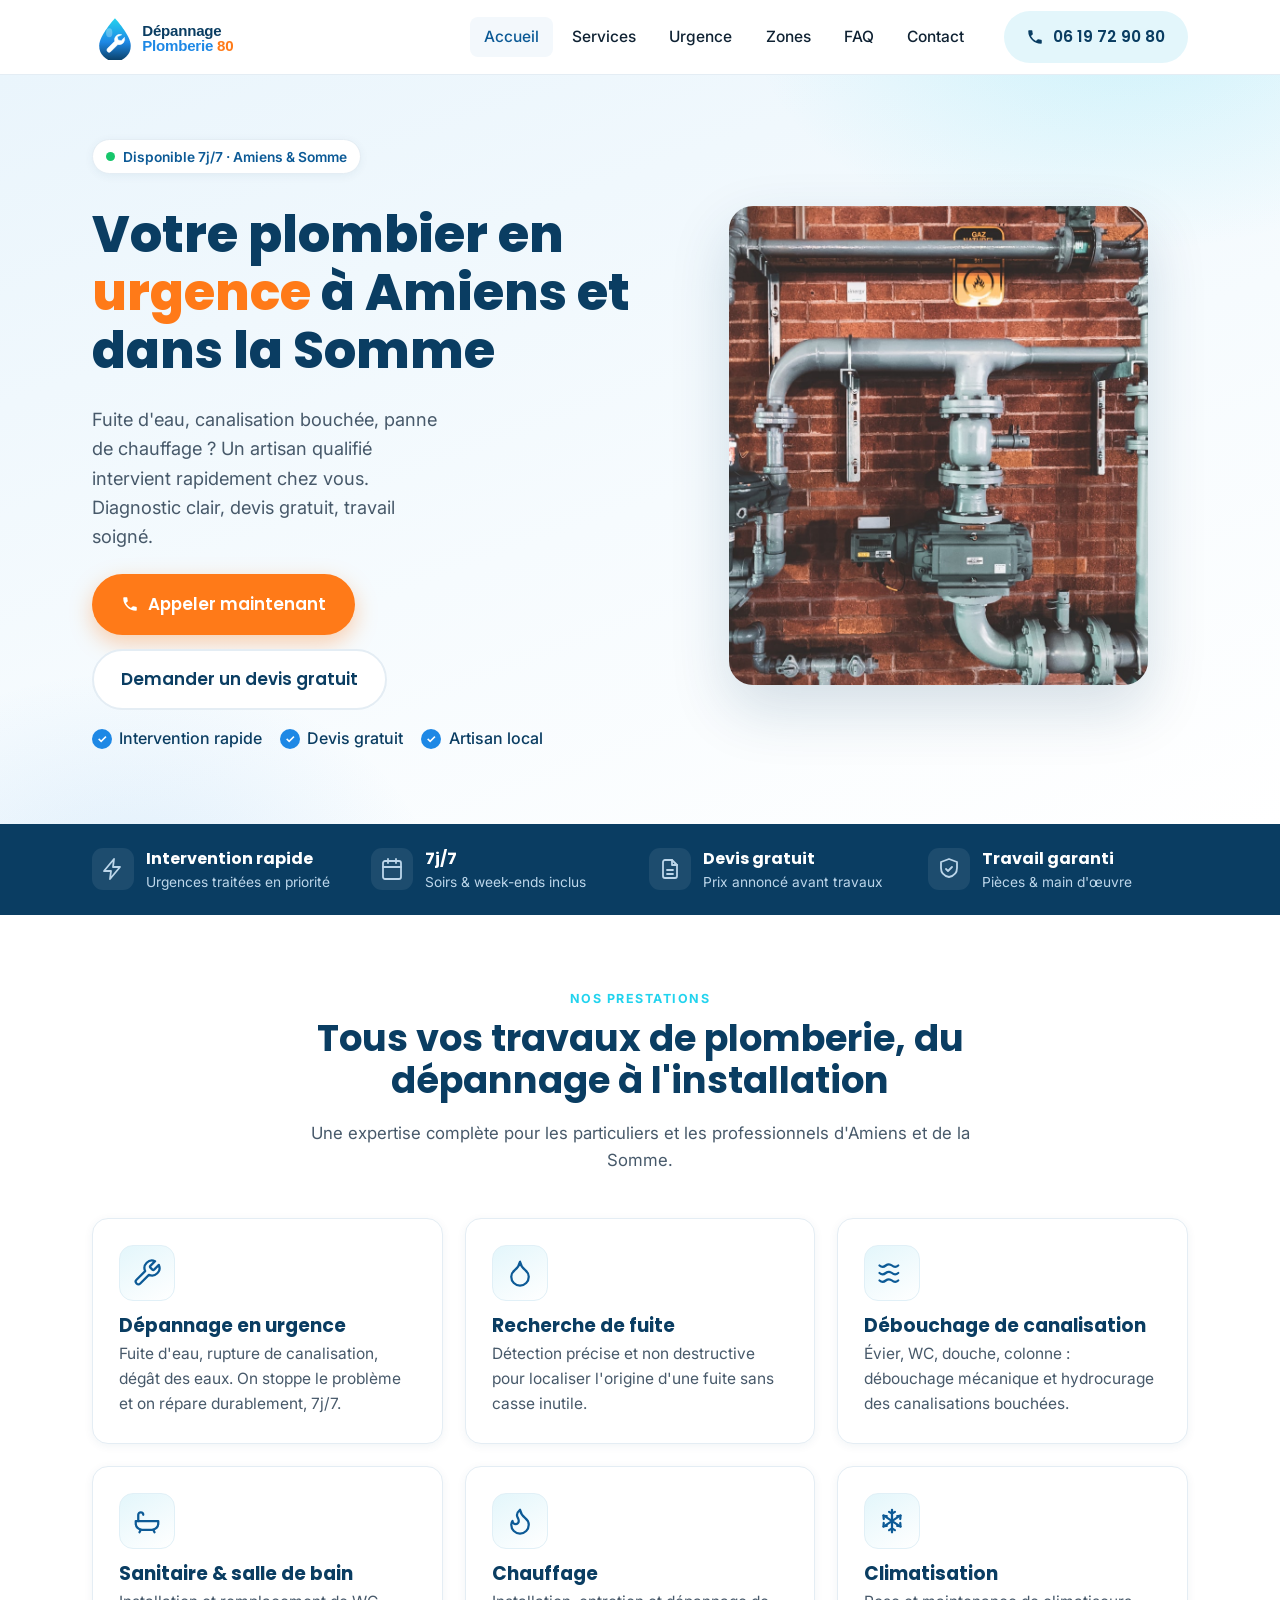
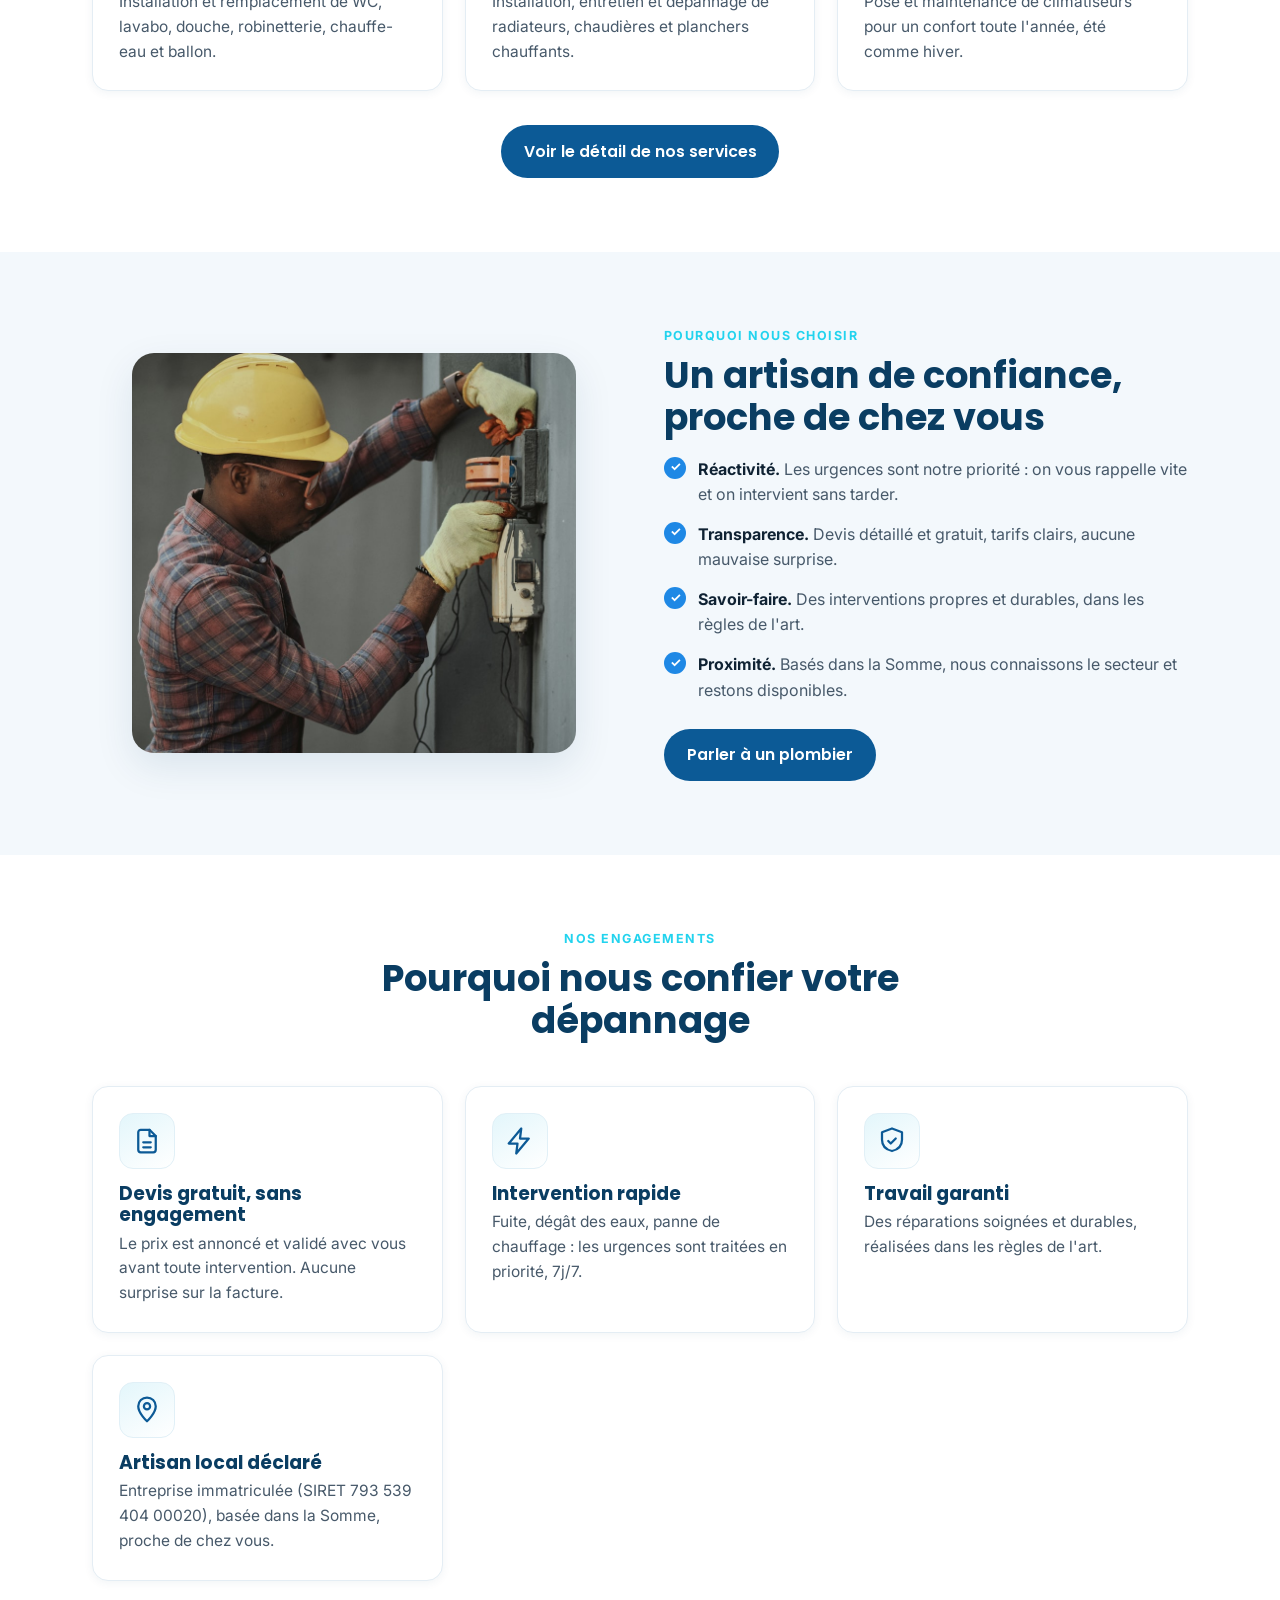
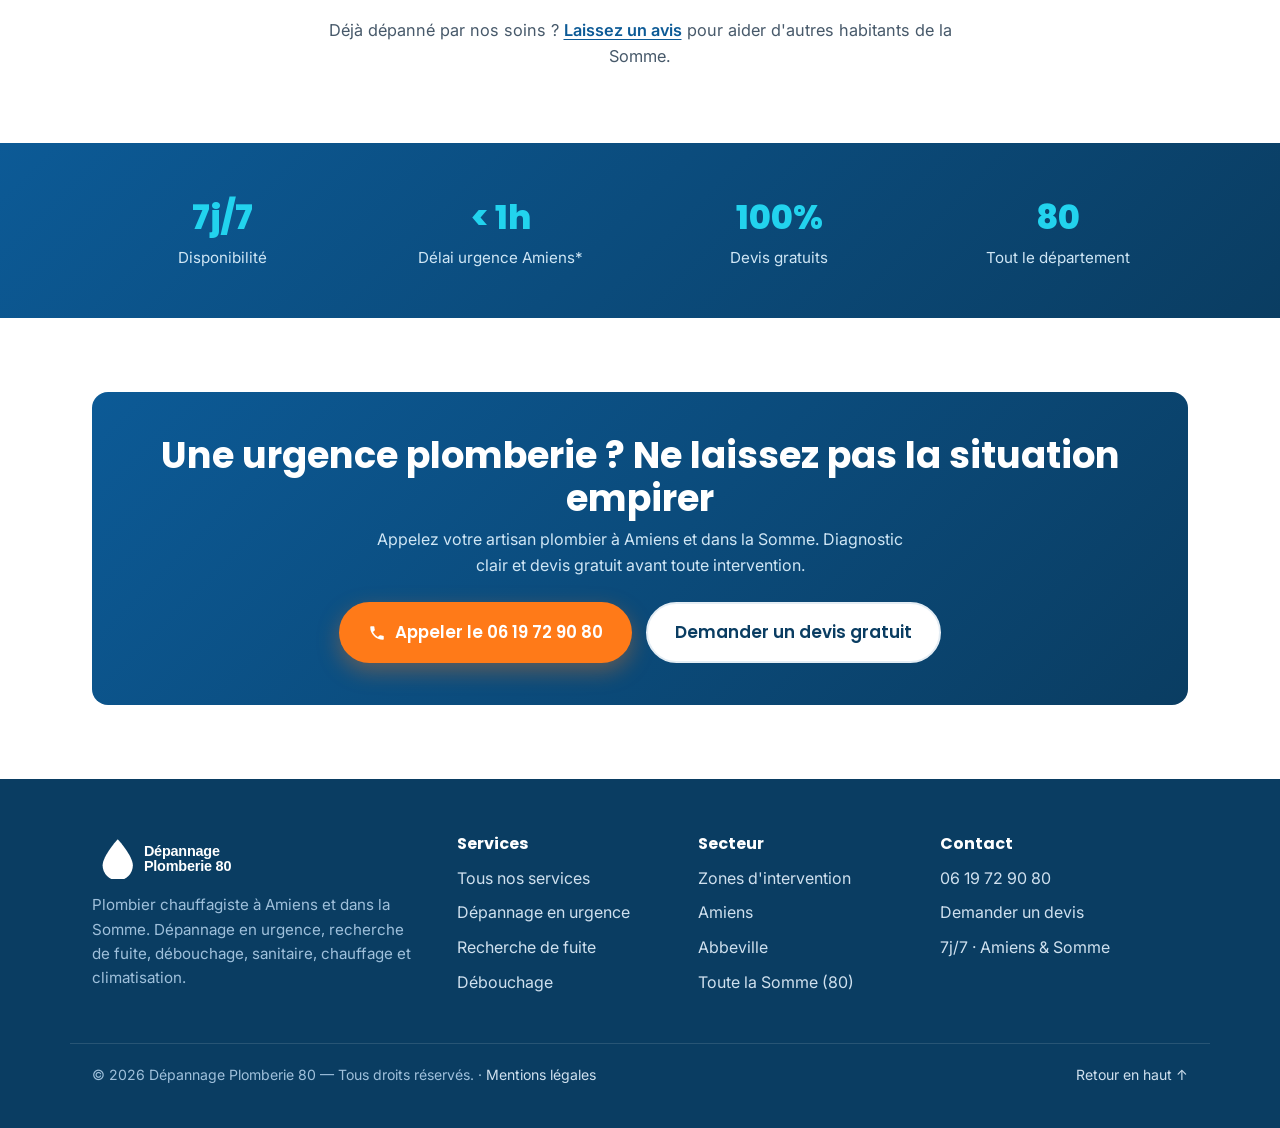
==== commit 84350598: "feat(design): jeu d'icones SVG metier sur-mesure (remplace emojis) + hover bleu + check pastille her" ====
--- a/index.html
+++ b/index.html
@@ -6,7 +6,7 @@
   <meta name="theme-color" content="#0a3d62" />
   <title>Dépannage Plomberie 80 — Plombier en urgence à Amiens & dans la Somme</title>
   <meta name="description" content="Plombier chauffagiste à Amiens et dans toute la Somme (80). Dépannage en urgence 7j/7, recherche de fuite, débouchage, sanitaire, chauffage et climatisation. Devis gratuit, intervention rapide." />
-  <meta name="robots" content="index, follow" />
+  <meta name="robots" content="noindex, nofollow" />
   <meta name="author" content="Dépannage Plomberie 80" />
   <link rel="canonical" href="https://www.depannage-plomberie-80.fr/" />
   <meta property="og:type" content="website" />
@@ -69,7 +69,7 @@
             <a href="tel:+33619729080" class="btn btn-accent btn-lg"><svg viewBox="0 0 24 24" width="18" height="18" aria-hidden="true"><path fill="currentColor" d="M6.6 10.8a15.6 15.6 0 0 0 6.6 6.6l2.2-2.2a1 1 0 0 1 1-.25 11.4 11.4 0 0 0 3.6.57 1 1 0 0 1 1 1V20a1 1 0 0 1-1 1A17 17 0 0 1 3 4a1 1 0 0 1 1-1h3.5a1 1 0 0 1 1 1 11.4 11.4 0 0 0 .57 3.6 1 1 0 0 1-.25 1z"/></svg> Appeler maintenant</a>
             <a href="contact.html" class="btn btn-outline btn-lg">Demander un devis gratuit</a>
           </div>
-          <ul class="hero-points"><li>✔ Intervention rapide</li><li>✔ Devis gratuit</li><li>✔ Artisan local</li></ul>
+          <ul class="hero-points"><li>Intervention rapide</li><li>Devis gratuit</li><li>Artisan local</li></ul>
         </div>
         <figure class="hero-media">
           <img src="assets/hero-plombier.jpg" alt="Réseau de tuyauterie d'eau et de gaz installé par un plombier chauffagiste" width="900" height="1030" loading="eager" fetchpriority="high" />
@@ -79,10 +79,10 @@
 
     <section class="trustbar" aria-label="Nos garanties">
       <div class="container trust-grid">
-        <div class="trust-item"><span class="trust-ico" aria-hidden="true">⏱️</span><div><strong>Intervention rapide</strong><span>Urgences traitées en priorité</span></div></div>
-        <div class="trust-item"><span class="trust-ico" aria-hidden="true">📅</span><div><strong>7j/7</strong><span>Soirs &amp; week-ends inclus</span></div></div>
-        <div class="trust-item"><span class="trust-ico" aria-hidden="true">📝</span><div><strong>Devis gratuit</strong><span>Prix annoncé avant travaux</span></div></div>
-        <div class="trust-item"><span class="trust-ico" aria-hidden="true">🛡️</span><div><strong>Travail garanti</strong><span>Pièces &amp; main d'œuvre</span></div></div>
+        <div class="trust-item"><span class="trust-ico"><svg class="ico" viewBox="0 0 24 24" fill="none" stroke="currentColor" stroke-width="1.8" stroke-linecap="round" stroke-linejoin="round" aria-hidden="true"><path d="M13 2 3 14h7l-1 8 10-12h-7z"/></svg></span><div><strong>Intervention rapide</strong><span>Urgences traitées en priorité</span></div></div>
+        <div class="trust-item"><span class="trust-ico"><svg class="ico" viewBox="0 0 24 24" fill="none" stroke="currentColor" stroke-width="1.8" stroke-linecap="round" stroke-linejoin="round" aria-hidden="true"><rect x="3" y="4" width="18" height="18" rx="2"/><path d="M3 10h18M8 2v4M16 2v4"/></svg></span><div><strong>7j/7</strong><span>Soirs &amp; week-ends inclus</span></div></div>
+        <div class="trust-item"><span class="trust-ico"><svg class="ico" viewBox="0 0 24 24" fill="none" stroke="currentColor" stroke-width="1.8" stroke-linecap="round" stroke-linejoin="round" aria-hidden="true"><path d="M14 3H7a2 2 0 0 0-2 2v14a2 2 0 0 0 2 2h10a2 2 0 0 0 2-2V8z"/><path d="M14 3v5h5M9 13h6M9 17h6"/></svg></span><div><strong>Devis gratuit</strong><span>Prix annoncé avant travaux</span></div></div>
+        <div class="trust-item"><span class="trust-ico"><svg class="ico" viewBox="0 0 24 24" fill="none" stroke="currentColor" stroke-width="1.8" stroke-linecap="round" stroke-linejoin="round" aria-hidden="true"><path d="M12 2 4 5v6c0 5 3.5 8 8 9 4.5-1 8-4 8-9V5z"/><path d="m9 12 2 2 4-4"/></svg></span><div><strong>Travail garanti</strong><span>Pièces &amp; main d'œuvre</span></div></div>
       </div>
     </section>
 
@@ -95,32 +95,32 @@
         </header>
         <div class="cards">
           <article class="card">
-            <div class="card-ico" aria-hidden="true">🚿</div>
+            <div class="card-ico"><svg class="ico" viewBox="0 0 24 24" fill="none" stroke="currentColor" stroke-width="1.8" stroke-linecap="round" stroke-linejoin="round" aria-hidden="true"><path d="M14.7 6.3a1 1 0 0 0 0 1.4l1.6 1.6a1 1 0 0 0 1.4 0l3.77-3.77a6 6 0 0 1-7.94 7.94l-6.91 6.91a2.12 2.12 0 0 1-3-3l6.91-6.91a6 6 0 0 1 7.94-7.94l-3.76 3.76z"/></svg></div>
             <h3>Dépannage en urgence</h3>
             <p>Fuite d'eau, rupture de canalisation, dégât des eaux. On stoppe le problème et on répare durablement, 7j/7.</p>
           </article>
           <article class="card">
-            <div class="card-ico" aria-hidden="true">💧</div>
+            <div class="card-ico"><svg class="ico" viewBox="0 0 24 24" fill="none" stroke="currentColor" stroke-width="1.8" stroke-linecap="round" stroke-linejoin="round" aria-hidden="true"><path d="M12 22a7 7 0 0 0 7-7c0-2-1-3.9-3-5.5s-3.5-4-4-6.5c-.5 2.5-2 4.9-4 6.5C6 11.1 5 13 5 15a7 7 0 0 0 7 7z"/></svg></div>
             <h3>Recherche de fuite</h3>
             <p>Détection précise et non destructive pour localiser l'origine d'une fuite sans casse inutile.</p>
           </article>
           <article class="card">
-            <div class="card-ico" aria-hidden="true">🌀</div>
+            <div class="card-ico"><svg class="ico" viewBox="0 0 24 24" fill="none" stroke="currentColor" stroke-width="1.8" stroke-linecap="round" stroke-linejoin="round" aria-hidden="true"><path d="M2 6c.6.5 1.4 1 2.5 1C7 7 7 5 9.5 5c2.6 0 2.4 2 5 2 1.1 0 1.9-.5 2.5-1"/><path d="M2 12c.6.5 1.4 1 2.5 1C7 13 7 11 9.5 11c2.6 0 2.4 2 5 2 1.1 0 1.9-.5 2.5-1"/><path d="M2 18c.6.5 1.4 1 2.5 1C7 19 7 17 9.5 17c2.6 0 2.4 2 5 2 1.1 0 1.9-.5 2.5-1"/></svg></div>
             <h3>Débouchage de canalisation</h3>
             <p>Évier, WC, douche, colonne : débouchage mécanique et hydrocurage des canalisations bouchées.</p>
           </article>
           <article class="card">
-            <div class="card-ico" aria-hidden="true">🛁</div>
+            <div class="card-ico"><svg class="ico" viewBox="0 0 24 24" fill="none" stroke="currentColor" stroke-width="1.8" stroke-linecap="round" stroke-linejoin="round" aria-hidden="true"><path d="M3 12h18v2a5 5 0 0 1-5 5H8a5 5 0 0 1-5-5z"/><path d="M5 12V7a2 2 0 0 1 4 0"/><path d="M7 19l-1 2M17 19l1 2"/></svg></div>
             <h3>Sanitaire & salle de bain</h3>
             <p>Installation et remplacement de WC, lavabo, douche, robinetterie, chauffe-eau et ballon.</p>
           </article>
           <article class="card">
-            <div class="card-ico" aria-hidden="true">🔥</div>
+            <div class="card-ico"><svg class="ico" viewBox="0 0 24 24" fill="none" stroke="currentColor" stroke-width="1.8" stroke-linecap="round" stroke-linejoin="round" aria-hidden="true"><path d="M8.5 14.5A2.5 2.5 0 0 0 11 12c0-1.38-.5-2-1-3-1.07-2.14-.22-4.05 2-6 .5 2.5 2 4.9 4 6.5 2 1.6 3 3.5 3 5.5a7 7 0 1 1-14 0c0-1.15.43-2.29 1-3a2.5 2.5 0 0 0 2.5 2.5z"/></svg></div>
             <h3>Chauffage</h3>
             <p>Installation, entretien et dépannage de radiateurs, chaudières et planchers chauffants.</p>
           </article>
           <article class="card">
-            <div class="card-ico" aria-hidden="true">❄️</div>
+            <div class="card-ico"><svg class="ico" viewBox="0 0 24 24" fill="none" stroke="currentColor" stroke-width="1.8" stroke-linecap="round" stroke-linejoin="round" aria-hidden="true"><path d="M12 3v18M5.2 7.5l13.6 9M18.8 7.5l-13.6 9"/><path d="M12 6l2.3-1.3M12 6 9.7 4.7M12 18l2.3 1.3M12 18l-2.3 1.3M5.4 10.4l-.2-2.6 2.6.2M18.6 10.4l.2-2.6-2.6.2M5.4 13.6l-.2 2.6 2.6-.2M18.6 13.6l.2 2.6-2.6-.2"/></svg></div>
             <h3>Climatisation</h3>
             <p>Pose et maintenance de climatiseurs pour un confort toute l'année, été comme hiver.</p>
           </article>
@@ -153,10 +153,10 @@
         <header class="section-head"><p class="kicker">Nos engagements</p><h2>Pourquoi nous confier votre dépannage</h2></header>
         
         <div class="cards">
-          <article class="card"><div class="card-ico" aria-hidden="true">📋</div><h3>Devis gratuit, sans engagement</h3><p>Le prix est annoncé et validé avec vous avant toute intervention. Aucune surprise sur la facture.</p></article>
-          <article class="card"><div class="card-ico" aria-hidden="true">⚡</div><h3>Intervention rapide</h3><p>Fuite, dégât des eaux, panne de chauffage : les urgences sont traitées en priorité, 7j/7.</p></article>
-          <article class="card"><div class="card-ico" aria-hidden="true">🛠️</div><h3>Travail garanti</h3><p>Des réparations soignées et durables, réalisées dans les règles de l'art.</p></article>
-          <article class="card"><div class="card-ico" aria-hidden="true">📍</div><h3>Artisan local déclaré</h3><p>Entreprise immatriculée (SIRET 793 539 404 00020), basée dans la Somme, proche de chez vous.</p></article>
+          <article class="card"><div class="card-ico"><svg class="ico" viewBox="0 0 24 24" fill="none" stroke="currentColor" stroke-width="1.8" stroke-linecap="round" stroke-linejoin="round" aria-hidden="true"><path d="M14 3H7a2 2 0 0 0-2 2v14a2 2 0 0 0 2 2h10a2 2 0 0 0 2-2V8z"/><path d="M14 3v5h5M9 13h6M9 17h6"/></svg></div><h3>Devis gratuit, sans engagement</h3><p>Le prix est annoncé et validé avec vous avant toute intervention. Aucune surprise sur la facture.</p></article>
+          <article class="card"><div class="card-ico"><svg class="ico" viewBox="0 0 24 24" fill="none" stroke="currentColor" stroke-width="1.8" stroke-linecap="round" stroke-linejoin="round" aria-hidden="true"><path d="M13 2 3 14h7l-1 8 10-12h-7z"/></svg></div><h3>Intervention rapide</h3><p>Fuite, dégât des eaux, panne de chauffage : les urgences sont traitées en priorité, 7j/7.</p></article>
+          <article class="card"><div class="card-ico"><svg class="ico" viewBox="0 0 24 24" fill="none" stroke="currentColor" stroke-width="1.8" stroke-linecap="round" stroke-linejoin="round" aria-hidden="true"><path d="M12 2 4 5v6c0 5 3.5 8 8 9 4.5-1 8-4 8-9V5z"/><path d="m9 12 2 2 4-4"/></svg></div><h3>Travail garanti</h3><p>Des réparations soignées et durables, réalisées dans les règles de l'art.</p></article>
+          <article class="card"><div class="card-ico"><svg class="ico" viewBox="0 0 24 24" fill="none" stroke="currentColor" stroke-width="1.8" stroke-linecap="round" stroke-linejoin="round" aria-hidden="true"><path d="M12 21s7-6.4 7-12a7 7 0 0 0-14 0c0 5.6 7 12 7 12z"/><circle cx="12" cy="9" r="2.5"/></svg></div><h3>Artisan local déclaré</h3><p>Entreprise immatriculée (SIRET 793 539 404 00020), basée dans la Somme, proche de chez vous.</p></article>
         </div>
         <p class="reviews-cta">Déjà dépanné par nos soins&nbsp;? <a href="#" data-review-link>Laissez un avis</a> pour aider d'autres habitants de la Somme.</p>
       </div>
--- a/styles.css
+++ b/styles.css
@@ -91,13 +91,16 @@
 .lead{font-size:1.14rem;color:var(--muted);max-width:33ch}
 .hero-actions{display:flex;flex-wrap:wrap;gap:14px;margin:1.4rem 0 1rem}
 .hero-points{display:flex;flex-wrap:wrap;gap:18px;list-style:none;padding:0;margin:.4rem 0 0;color:var(--blue-900);font-weight:500}
+.hero-points li{display:inline-flex;align-items:center;gap:.45rem}
+.hero-points li::before{content:"✓";display:grid;place-items:center;width:20px;height:20px;border-radius:50%;background:var(--blue-500);color:#fff;font-size:.72rem;font-weight:700;flex:none}
 .hero-media img{border-radius:24px;box-shadow:var(--shadow-lg);width:100%;object-fit:cover;aspect-ratio:7/8}
 
 /* ---------- Trust bar ---------- */
 .trustbar{background:var(--blue-900);color:#fff}
 .trust-grid{display:grid;grid-template-columns:repeat(4,1fr);gap:18px;padding:22px 22px}
 .trust-item{display:flex;align-items:center;gap:12px}
-.trust-ico{font-size:1.5rem}
+.trust-ico{display:inline-grid;place-items:center;width:42px;height:42px;border-radius:11px;background:rgba(255,255,255,.08);color:var(--cyan-400)}
+.trust-ico .ico{width:24px;height:24px}
 .trust-item strong{display:block;font-family:var(--font-head);font-size:1rem}
 .trust-item span{font-size:.86rem;color:#bcd6ea}
 .trust-item div span{display:block}
@@ -113,8 +116,11 @@
 .cards{display:grid;grid-template-columns:repeat(3,1fr);gap:22px}
 .card{background:#fff;border:1px solid var(--line);border-radius:var(--radius);padding:26px;box-shadow:var(--shadow-sm);transition:.2s}
 .card:hover{transform:translateY(-5px);box-shadow:var(--shadow);border-color:#cfe6f5}
-.card-ico{width:54px;height:54px;display:grid;place-items:center;font-size:1.6rem;border-radius:14px;
-  background:linear-gradient(150deg,var(--cyan-100),#fff);margin-bottom:14px}
+.card-ico{width:56px;height:56px;display:grid;place-items:center;border-radius:14px;
+  background:linear-gradient(150deg,var(--cyan-100),#fff);border:1px solid #e1f0f7;margin-bottom:14px;color:var(--blue-700);transition:.22s ease}
+.card:hover .card-ico,.svc:hover .card-ico{background:linear-gradient(150deg,var(--blue-700),var(--blue-500));border-color:transparent;color:#fff}
+.ico{width:26px;height:26px;flex:none}
+.card-ico .ico{width:30px;height:30px}
 .card h3{margin-bottom:.35rem}
 .card p{color:var(--muted);margin:0;font-size:.97rem}
 
@@ -176,7 +182,8 @@
 .contact-grid{display:grid;grid-template-columns:1fr 1fr;gap:48px;align-items:start}
 .contact-list{list-style:none;padding:0;margin:1.6rem 0;display:grid;gap:16px}
 .contact-list li{display:flex;gap:14px;align-items:center}
-.ci-ico{font-size:1.4rem;width:46px;height:46px;display:grid;place-items:center;background:var(--cyan-100);border-radius:12px;flex:none}
+.ci-ico{width:46px;height:46px;display:grid;place-items:center;background:var(--cyan-100);border-radius:12px;flex:none;color:var(--blue-700)}
+.ci-ico .ico{width:22px;height:22px}
 .ci-lbl{display:block;font-size:.82rem;color:var(--muted)}
 .ci-val{font-family:var(--font-head);font-weight:600;color:var(--blue-900)}
 .contact-form{background:#fff;border:1px solid var(--line);border-radius:var(--radius);padding:30px;box-shadow:var(--shadow)}
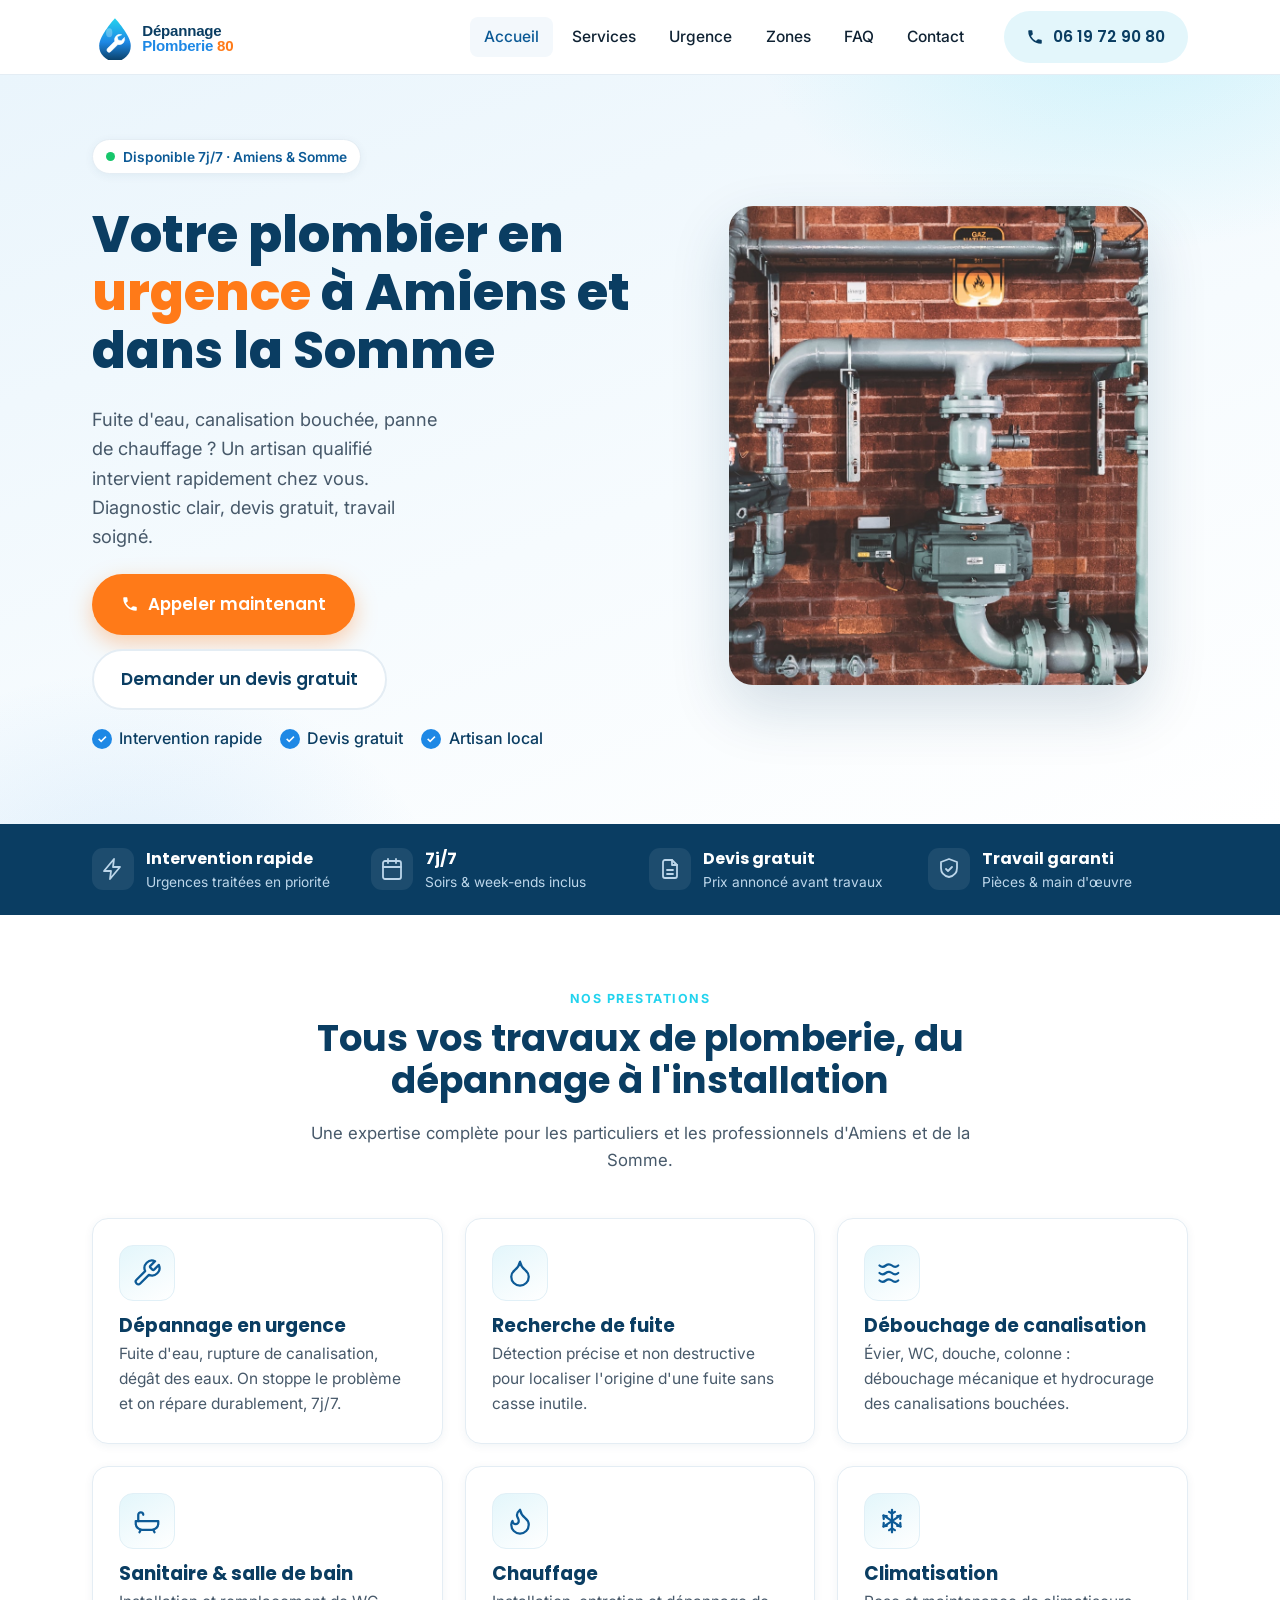
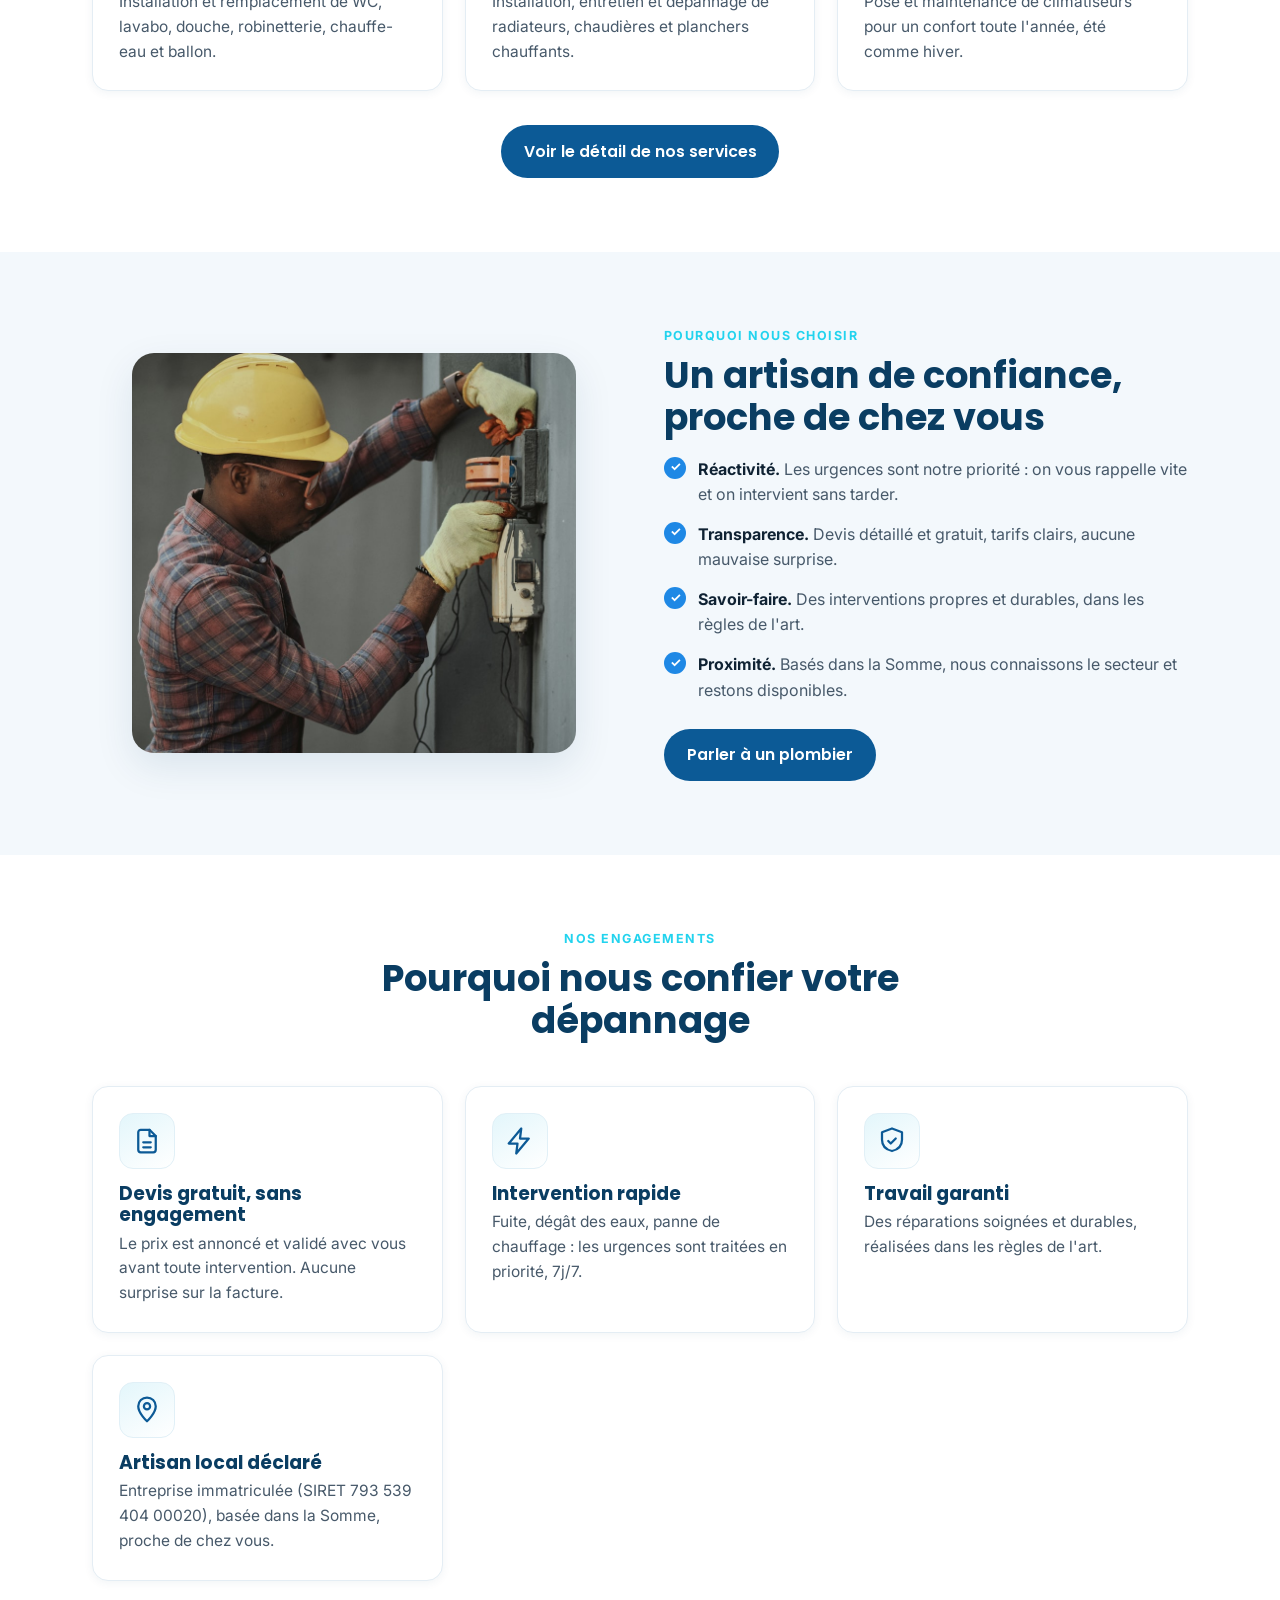
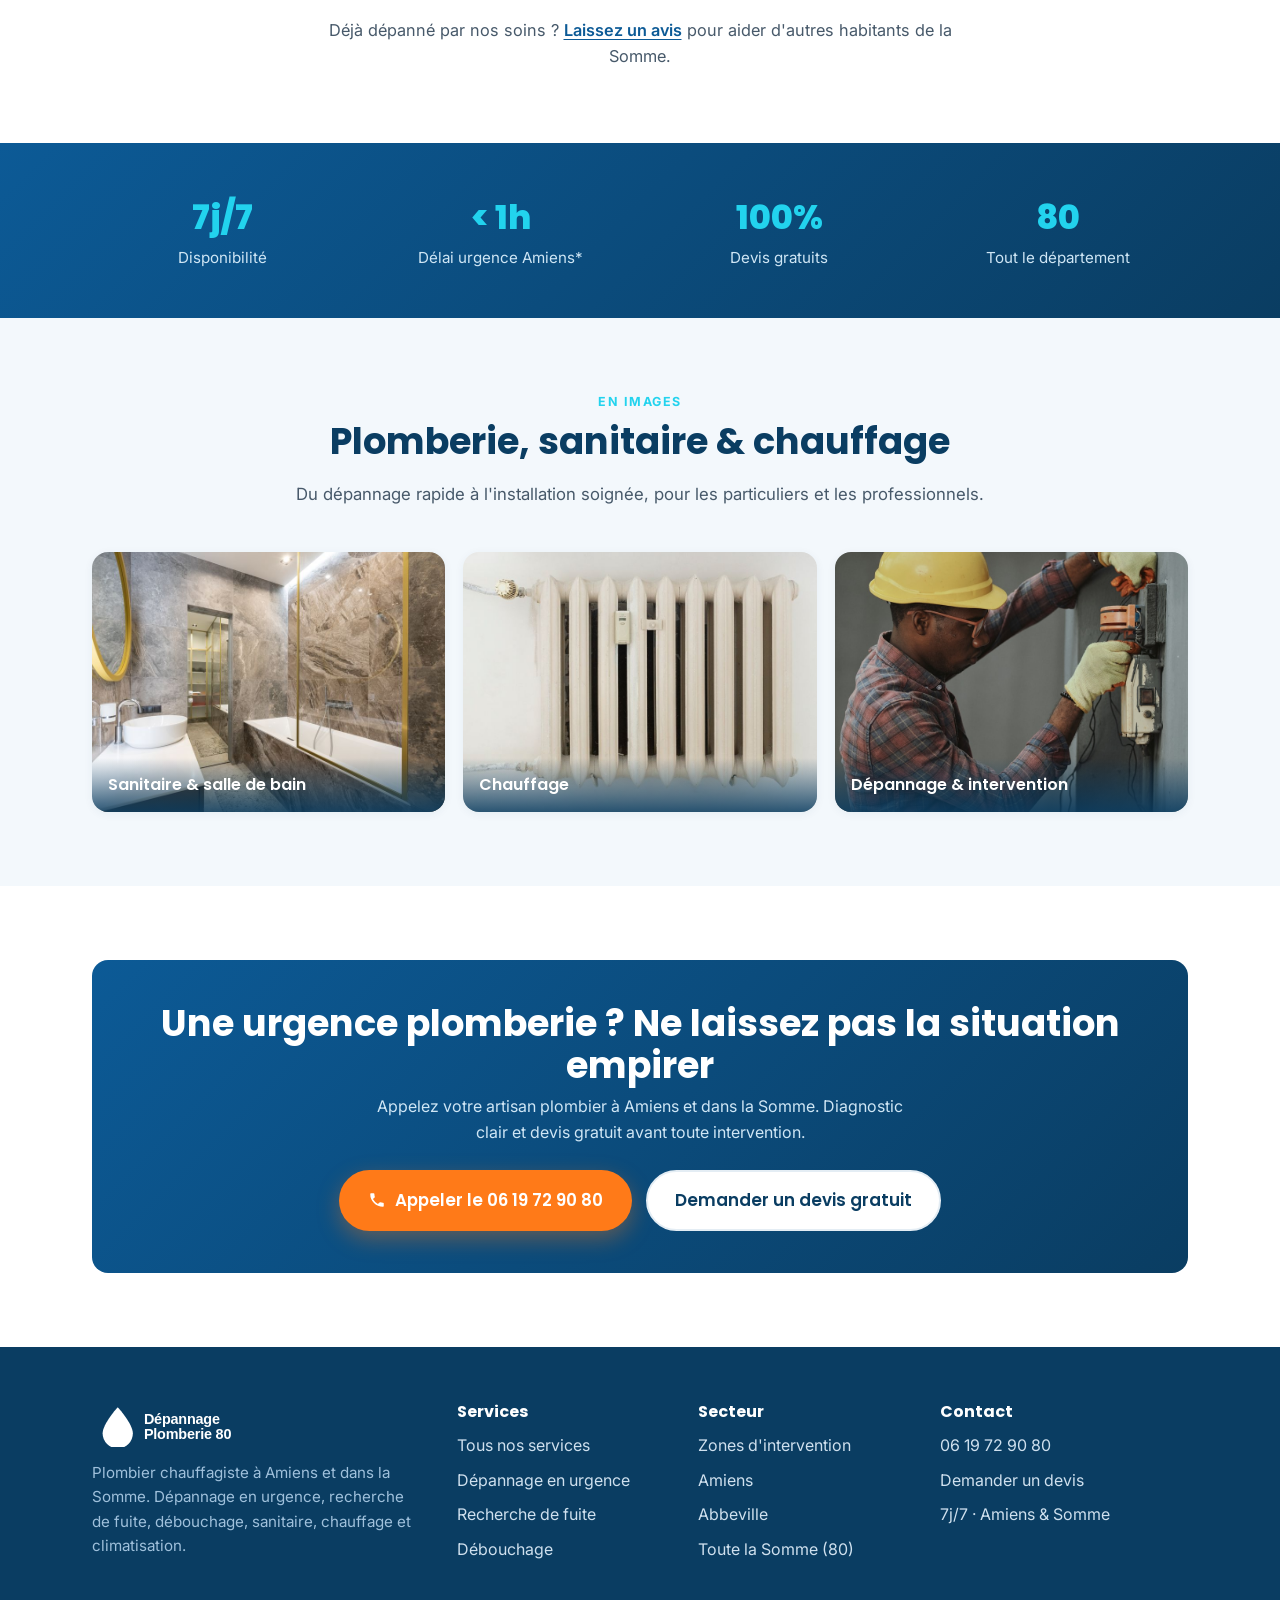
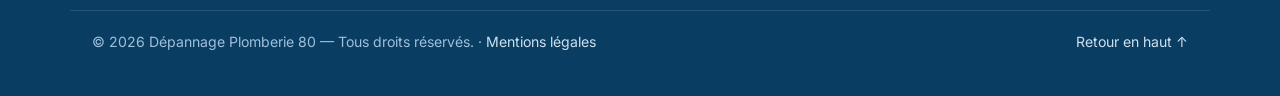
==== commit 9da9c74a: "feat(design): galerie photos thematiques (sanitaire Pexels + chauffage Pexels + intervention) sur l'" ====
--- a/index.html
+++ b/index.html
@@ -171,6 +171,21 @@
       </div>
     </section>
 
+    <section class="section section-soft">
+      <div class="container">
+        <header class="section-head">
+          <p class="kicker">En images</p>
+          <h2>Plomberie, sanitaire &amp; chauffage</h2>
+          <p class="section-sub">Du dépannage rapide à l'installation soignée, pour les particuliers et les professionnels.</p>
+        </header>
+        <div class="gallery">
+          <figure class="gallery-item"><img src="assets/sanitaire.jpg" alt="Salle de bain moderne avec lavabo, baignoire et robinetterie" width="800" height="600" loading="lazy" /><figcaption>Sanitaire &amp; salle de bain</figcaption></figure>
+          <figure class="gallery-item"><img src="assets/chauffage.jpg" alt="Radiateur de chauffage avec robinet thermostatique" width="800" height="600" loading="lazy" /><figcaption>Chauffage</figcaption></figure>
+          <figure class="gallery-item"><img src="assets/atouts-plombier.jpg" alt="Artisan en intervention équipé de gants de protection" width="900" height="810" loading="lazy" /><figcaption>Dépannage &amp; intervention</figcaption></figure>
+        </div>
+      </div>
+    </section>
+
     <section class="section">
       <div class="container">
         <div class="cta-band">
--- a/styles.css
+++ b/styles.css
@@ -169,6 +169,13 @@
 .seo-prose strong{color:var(--ink);font-weight:600}
 .seo-prose a{color:var(--blue-700);font-weight:600}
 
+/* ---------- Galerie ---------- */
+.gallery{display:grid;grid-template-columns:repeat(3,1fr);gap:18px}
+.gallery-item{margin:0;position:relative;border-radius:var(--radius);overflow:hidden;box-shadow:var(--shadow-sm)}
+.gallery-item img{width:100%;height:260px;object-fit:cover;display:block;transition:transform .35s ease}
+.gallery-item:hover img{transform:scale(1.05)}
+.gallery-item figcaption{position:absolute;inset:auto 0 0 0;padding:14px 16px;color:#fff;font-family:var(--font-head);font-weight:600;background:linear-gradient(transparent,rgba(10,61,98,.85))}
+
 /* ---------- FAQ ---------- */
 .faq{display:grid;gap:12px}
 .faq details{background:#fff;border:1px solid var(--line);border-radius:var(--radius-sm);padding:0 20px;box-shadow:var(--shadow-sm)}
@@ -262,7 +269,7 @@
   .split{grid-template-columns:1fr;gap:30px}
   .split-media{order:-1}
   .contact-grid{grid-template-columns:1fr;gap:30px}
-  .cards,.reviews{grid-template-columns:repeat(2,1fr)}
+  .cards,.reviews,.gallery{grid-template-columns:repeat(2,1fr)}
   .footer-grid{grid-template-columns:1fr 1fr}
 }
 @media (max-width:760px){
@@ -276,7 +283,7 @@
   .nav-menu a{padding:14px 22px;border-radius:0}
   .trust-grid{grid-template-columns:1fr 1fr;gap:16px}
   .steps,.stats-grid{grid-template-columns:1fr 1fr}
-  .cards,.reviews{grid-template-columns:1fr}
+  .cards,.reviews,.gallery{grid-template-columns:1fr}
   .footer-grid{grid-template-columns:1fr}
   .footer-bottom{flex-direction:column;gap:8px}
   .fab-call{display:grid}
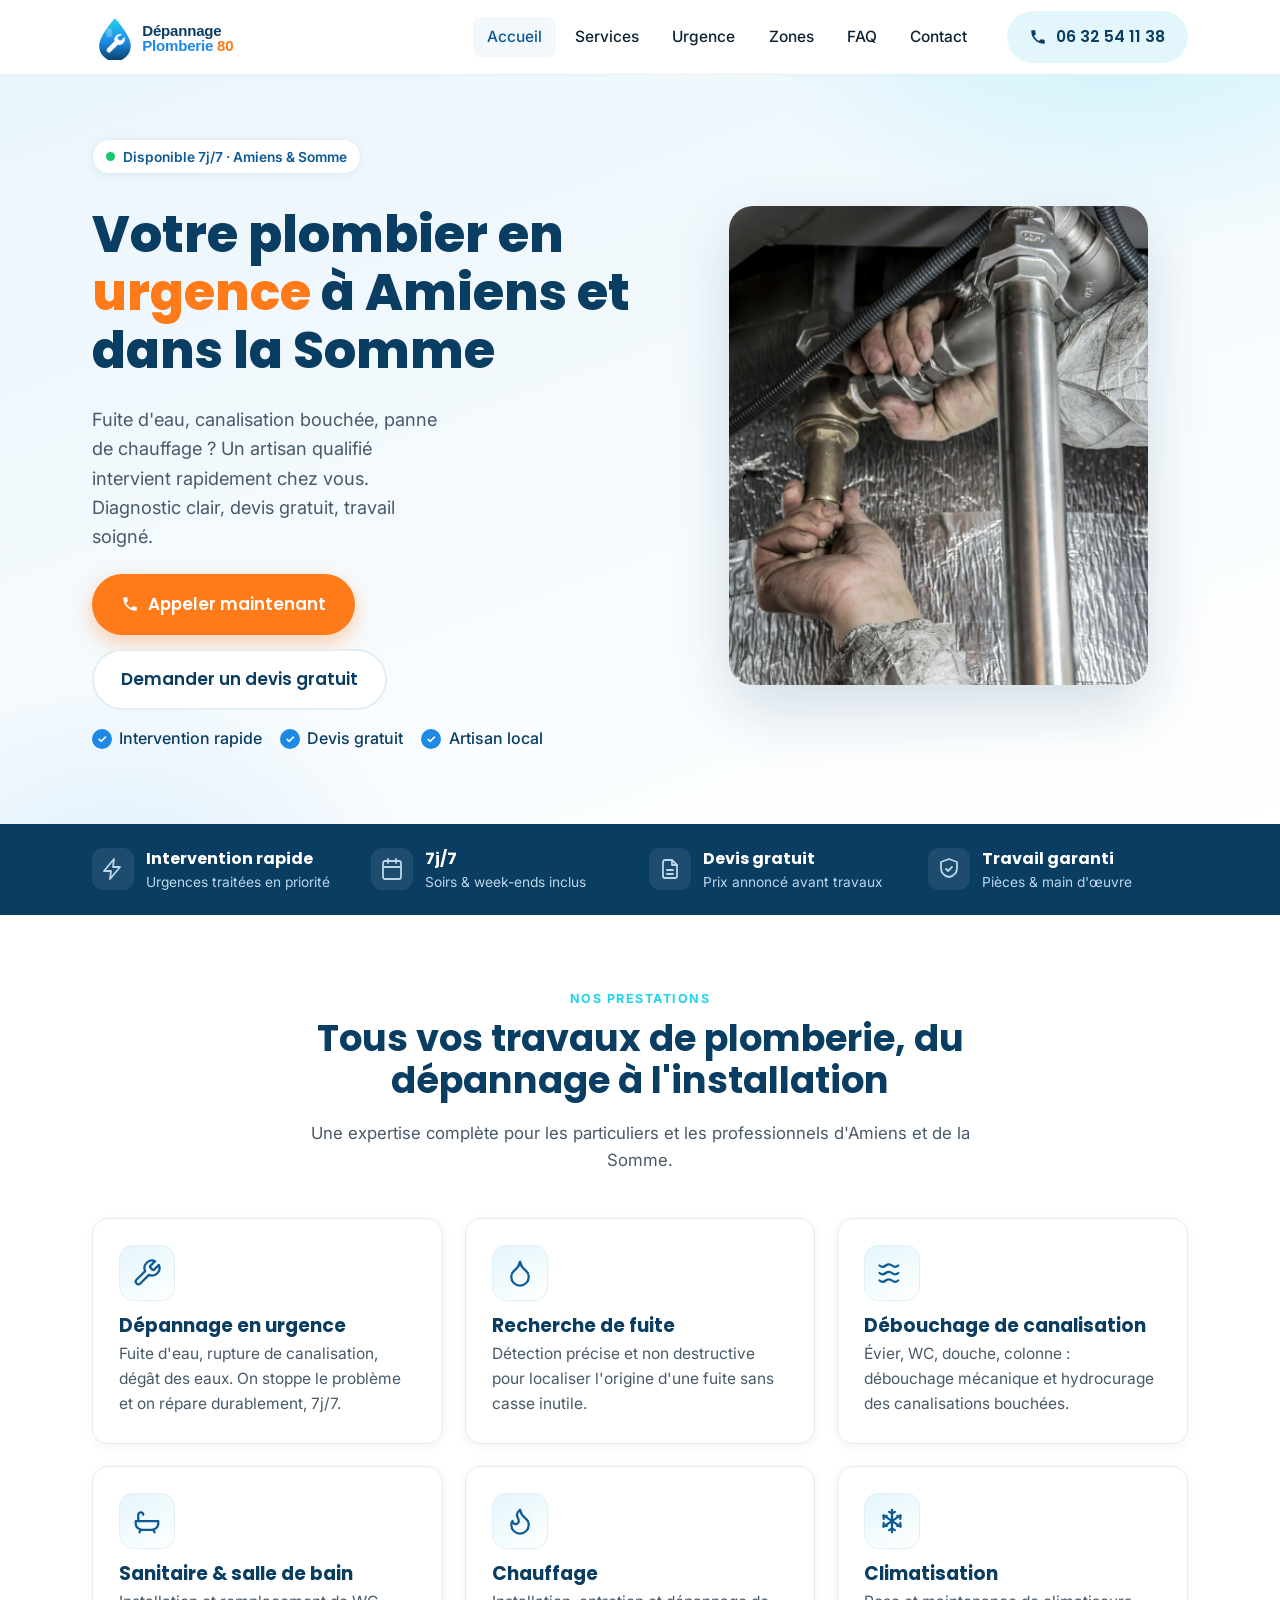
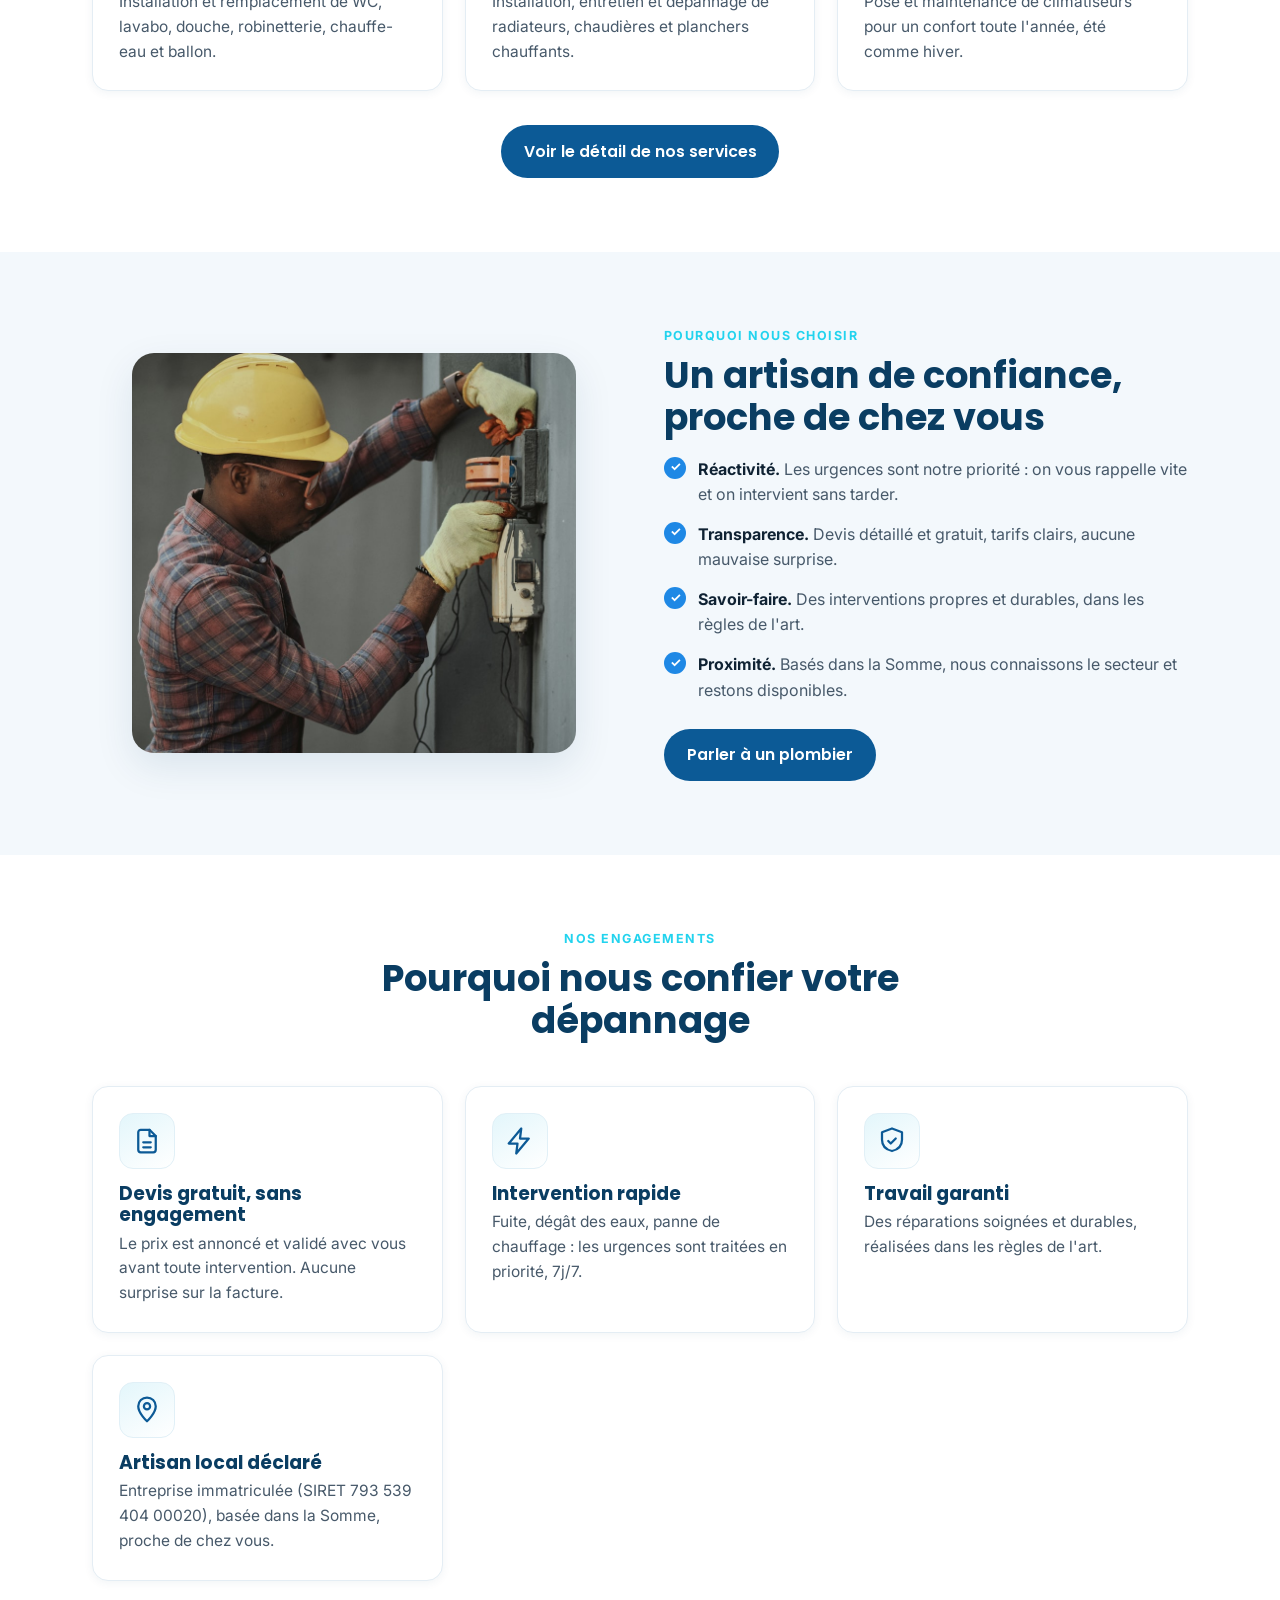
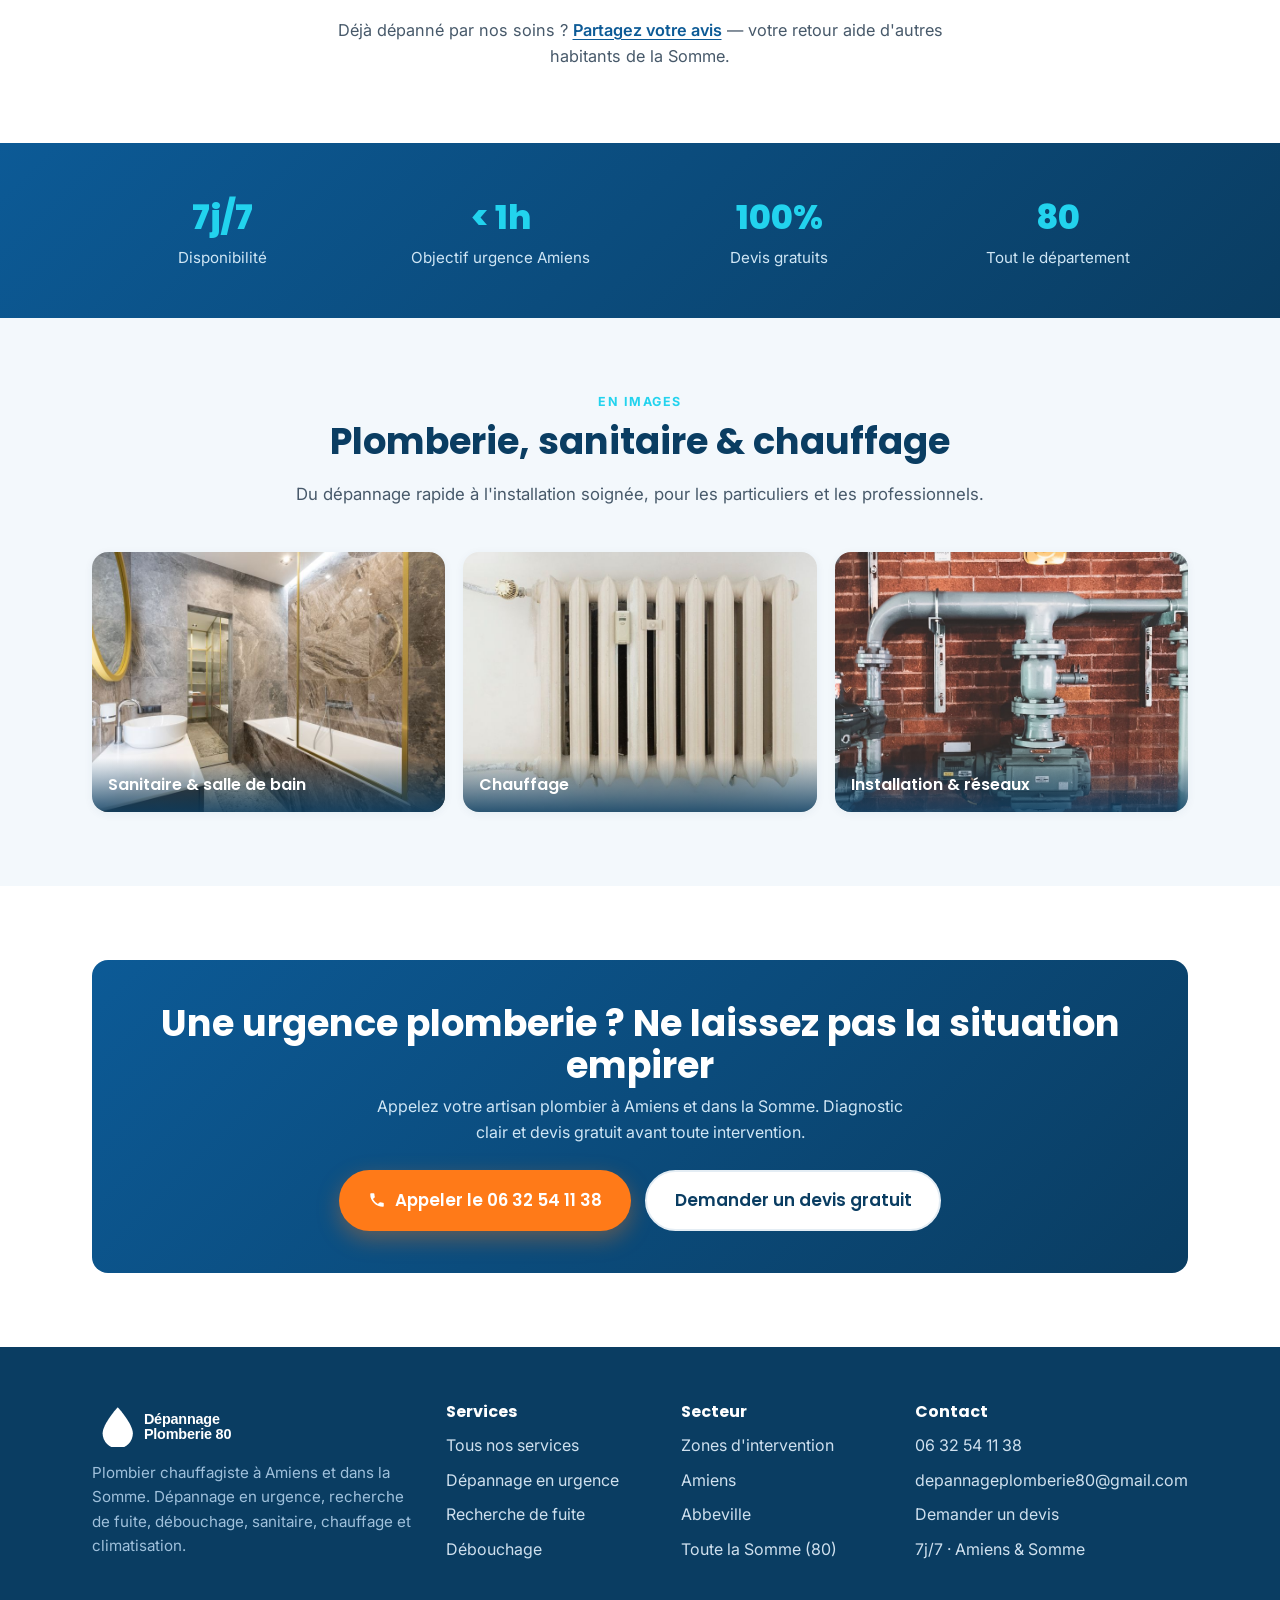
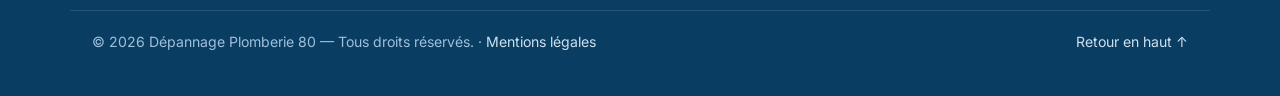
==== commit 5bf39625: "feat: passe amelioration — vraies coordonnees (tel 0632541138 + email gmail), formulaire mailto fonc" ====
--- a/index.html
+++ b/index.html
@@ -28,7 +28,7 @@
   <link rel="preload" as="style" href="https://fonts.googleapis.com/css2?family=Inter:wght@400;500;600&family=Poppins:wght@600;700;800&display=swap" />
   <link href="https://fonts.googleapis.com/css2?family=Inter:wght@400;500;600&family=Poppins:wght@600;700;800&display=swap" rel="stylesheet" />
   <link rel="stylesheet" href="styles.css" />
-  <script type="application/ld+json">{"@context":"https://schema.org","@type":"Plumber","name":"Dépannage Plomberie 80","legalName":"Imad Hemani","image":"https://www.depannage-plomberie-80.fr/assets/og-cover.jpg","url":"https://www.depannage-plomberie-80.fr/","telephone":"+33-6-19-72-90-80","priceRange":"€€","identifier":{"@type":"PropertyValue","propertyID":"SIRET","value":"79353940400020"},"description":"Plombier chauffagiste à Amiens et dans la Somme. Dépannage en urgence 7j/7, recherche de fuite, débouchage de canalisation, installation sanitaire, chauffage et climatisation.","address":{"@type":"PostalAddress","addressLocality":"Amiens","postalCode":"80000","addressRegion":"Hauts-de-France","addressCountry":"FR"},"areaServed":[{"@type":"City","name":"Amiens"},{"@type":"AdministrativeArea","name":"Somme (80)"}],"geo":{"@type":"GeoCoordinates","latitude":49.8941,"longitude":2.2958},"openingHoursSpecification":[{"@type":"OpeningHoursSpecification","dayOfWeek":["Monday","Tuesday","Wednesday","Thursday","Friday","Saturday","Sunday"],"opens":"00:00","closes":"23:59"}],"makesOffer":[{"@type":"Offer","itemOffered":{"@type":"Service","name":"Dépannage plomberie en urgence"}},{"@type":"Offer","itemOffered":{"@type":"Service","name":"Recherche de fuite"}},{"@type":"Offer","itemOffered":{"@type":"Service","name":"Débouchage de canalisation"}},{"@type":"Offer","itemOffered":{"@type":"Service","name":"Installation sanitaire"}},{"@type":"Offer","itemOffered":{"@type":"Service","name":"Chauffage"}},{"@type":"Offer","itemOffered":{"@type":"Service","name":"Climatisation"}}]}</script>
+  <script type="application/ld+json">{"@context":"https://schema.org","@type":"Plumber","name":"Dépannage Plomberie 80","legalName":"Imad Hemani","image":"https://www.depannage-plomberie-80.fr/assets/og-cover.jpg","url":"https://www.depannage-plomberie-80.fr/","telephone":"+33-6-32-54-11-38","email":"depannageplomberie80@gmail.com","priceRange":"€€","identifier":{"@type":"PropertyValue","propertyID":"SIRET","value":"79353940400020"},"description":"Plombier chauffagiste à Amiens et dans la Somme. Dépannage en urgence 7j/7, recherche de fuite, débouchage de canalisation, installation sanitaire, chauffage et climatisation.","address":{"@type":"PostalAddress","addressLocality":"Amiens","postalCode":"80000","addressRegion":"Hauts-de-France","addressCountry":"FR"},"areaServed":[{"@type":"City","name":"Amiens"},{"@type":"AdministrativeArea","name":"Somme (80)"}],"geo":{"@type":"GeoCoordinates","latitude":49.8941,"longitude":2.2958},"openingHoursSpecification":[{"@type":"OpeningHoursSpecification","dayOfWeek":["Monday","Tuesday","Wednesday","Thursday","Friday","Saturday","Sunday"],"opens":"00:00","closes":"23:59"}],"makesOffer":[{"@type":"Offer","itemOffered":{"@type":"Service","name":"Dépannage plomberie en urgence"}},{"@type":"Offer","itemOffered":{"@type":"Service","name":"Recherche de fuite"}},{"@type":"Offer","itemOffered":{"@type":"Service","name":"Débouchage de canalisation"}},{"@type":"Offer","itemOffered":{"@type":"Service","name":"Installation sanitaire"}},{"@type":"Offer","itemOffered":{"@type":"Service","name":"Chauffage"}},{"@type":"Offer","itemOffered":{"@type":"Service","name":"Climatisation"}}]}</script>
 </head>
 <body>
   <a class="skip-link" href="#contenu">Aller au contenu</a>
@@ -50,9 +50,9 @@
           <li><a href="contact.html">Contact</a></li>
         </ul>
       </nav>
-      <a href="tel:+33619729080" class="btn btn-phone header-cta">
+      <a href="tel:+33632541138" class="btn btn-phone header-cta">
         <svg viewBox="0 0 24 24" width="18" height="18" aria-hidden="true"><path fill="currentColor" d="M6.6 10.8a15.6 15.6 0 0 0 6.6 6.6l2.2-2.2a1 1 0 0 1 1-.25 11.4 11.4 0 0 0 3.6.57 1 1 0 0 1 1 1V20a1 1 0 0 1-1 1A17 17 0 0 1 3 4a1 1 0 0 1 1-1h3.5a1 1 0 0 1 1 1 11.4 11.4 0 0 0 .57 3.6 1 1 0 0 1-.25 1z"/></svg>
-        <span>06 19 72 90 80</span>
+        <span>06 32 54 11 38</span>
       </a>
     </div>
   </header>
@@ -66,13 +66,13 @@
           <h1>Votre plombier en <span class="hl">urgence</span> à Amiens et dans la Somme</h1>
           <p class="lead">Fuite d'eau, canalisation bouchée, panne de chauffage&nbsp;? Un artisan qualifié intervient rapidement chez vous. Diagnostic clair, devis gratuit, travail soigné.</p>
           <div class="hero-actions">
-            <a href="tel:+33619729080" class="btn btn-accent btn-lg"><svg viewBox="0 0 24 24" width="18" height="18" aria-hidden="true"><path fill="currentColor" d="M6.6 10.8a15.6 15.6 0 0 0 6.6 6.6l2.2-2.2a1 1 0 0 1 1-.25 11.4 11.4 0 0 0 3.6.57 1 1 0 0 1 1 1V20a1 1 0 0 1-1 1A17 17 0 0 1 3 4a1 1 0 0 1 1-1h3.5a1 1 0 0 1 1 1 11.4 11.4 0 0 0 .57 3.6 1 1 0 0 1-.25 1z"/></svg> Appeler maintenant</a>
+            <a href="tel:+33632541138" class="btn btn-accent btn-lg"><svg viewBox="0 0 24 24" width="18" height="18" aria-hidden="true"><path fill="currentColor" d="M6.6 10.8a15.6 15.6 0 0 0 6.6 6.6l2.2-2.2a1 1 0 0 1 1-.25 11.4 11.4 0 0 0 3.6.57 1 1 0 0 1 1 1V20a1 1 0 0 1-1 1A17 17 0 0 1 3 4a1 1 0 0 1 1-1h3.5a1 1 0 0 1 1 1 11.4 11.4 0 0 0 .57 3.6 1 1 0 0 1-.25 1z"/></svg> Appeler maintenant</a>
             <a href="contact.html" class="btn btn-outline btn-lg">Demander un devis gratuit</a>
           </div>
           <ul class="hero-points"><li>Intervention rapide</li><li>Devis gratuit</li><li>Artisan local</li></ul>
         </div>
         <figure class="hero-media">
-          <img src="assets/hero-plombier.jpg" alt="Réseau de tuyauterie d'eau et de gaz installé par un plombier chauffagiste" width="900" height="1030" loading="eager" fetchpriority="high" />
+          <img src="assets/hero-plombier-2.jpg" alt="Plombier serrant des raccords lors d'une intervention de plomberie" width="900" height="1030" loading="eager" fetchpriority="high" />
         </figure>
       </div>
     </section>
@@ -158,14 +158,14 @@
           <article class="card"><div class="card-ico"><svg class="ico" viewBox="0 0 24 24" fill="none" stroke="currentColor" stroke-width="1.8" stroke-linecap="round" stroke-linejoin="round" aria-hidden="true"><path d="M12 2 4 5v6c0 5 3.5 8 8 9 4.5-1 8-4 8-9V5z"/><path d="m9 12 2 2 4-4"/></svg></div><h3>Travail garanti</h3><p>Des réparations soignées et durables, réalisées dans les règles de l'art.</p></article>
           <article class="card"><div class="card-ico"><svg class="ico" viewBox="0 0 24 24" fill="none" stroke="currentColor" stroke-width="1.8" stroke-linecap="round" stroke-linejoin="round" aria-hidden="true"><path d="M12 21s7-6.4 7-12a7 7 0 0 0-14 0c0 5.6 7 12 7 12z"/><circle cx="12" cy="9" r="2.5"/></svg></div><h3>Artisan local déclaré</h3><p>Entreprise immatriculée (SIRET 793 539 404 00020), basée dans la Somme, proche de chez vous.</p></article>
         </div>
-        <p class="reviews-cta">Déjà dépanné par nos soins&nbsp;? <a href="#" data-review-link>Laissez un avis</a> pour aider d'autres habitants de la Somme.</p>
+        <p class="reviews-cta">Déjà dépanné par nos soins&nbsp;? <a href="mailto:depannageplomberie80@gmail.com?subject=Mon%20avis%20%E2%80%93%20D%C3%A9pannage%20Plomberie%2080">Partagez votre avis</a> — votre retour aide d'autres habitants de la Somme.</p>
       </div>
     </section>
 
     <section class="stats" aria-label="Chiffres clés">
       <div class="container stats-grid">
         <div class="stat"><span class="stat-num">7j/7</span><span class="stat-lbl">Disponibilité</span></div>
-        <div class="stat"><span class="stat-num">&lt; 1h</span><span class="stat-lbl">Délai urgence Amiens*</span></div>
+        <div class="stat"><span class="stat-num">&lt; 1h</span><span class="stat-lbl">Objectif urgence Amiens</span></div>
         <div class="stat"><span class="stat-num">100%</span><span class="stat-lbl">Devis gratuits</span></div>
         <div class="stat"><span class="stat-num">80</span><span class="stat-lbl">Tout le département</span></div>
       </div>
@@ -181,7 +181,7 @@
         <div class="gallery">
           <figure class="gallery-item"><img src="assets/sanitaire.jpg" alt="Salle de bain moderne avec lavabo, baignoire et robinetterie" width="800" height="600" loading="lazy" /><figcaption>Sanitaire &amp; salle de bain</figcaption></figure>
           <figure class="gallery-item"><img src="assets/chauffage.jpg" alt="Radiateur de chauffage avec robinet thermostatique" width="800" height="600" loading="lazy" /><figcaption>Chauffage</figcaption></figure>
-          <figure class="gallery-item"><img src="assets/atouts-plombier.jpg" alt="Artisan en intervention équipé de gants de protection" width="900" height="810" loading="lazy" /><figcaption>Dépannage &amp; intervention</figcaption></figure>
+          <figure class="gallery-item"><img src="assets/hero-plombier.jpg" alt="Réseau de tuyauterie d'eau et de gaz" width="900" height="1030" loading="lazy" /><figcaption>Installation &amp; réseaux</figcaption></figure>
         </div>
       </div>
     </section>
@@ -192,7 +192,7 @@
           <h2>Une urgence plomberie&nbsp;? Ne laissez pas la situation empirer</h2>
           <p>Appelez votre artisan plombier à Amiens et dans la Somme. Diagnostic clair et devis gratuit avant toute intervention.</p>
           <div class="cta-actions">
-            <a href="tel:+33619729080" class="btn btn-accent btn-lg"><svg viewBox="0 0 24 24" width="18" height="18" aria-hidden="true"><path fill="currentColor" d="M6.6 10.8a15.6 15.6 0 0 0 6.6 6.6l2.2-2.2a1 1 0 0 1 1-.25 11.4 11.4 0 0 0 3.6.57 1 1 0 0 1 1 1V20a1 1 0 0 1-1 1A17 17 0 0 1 3 4a1 1 0 0 1 1-1h3.5a1 1 0 0 1 1 1 11.4 11.4 0 0 0 .57 3.6 1 1 0 0 1-.25 1z"/></svg> Appeler le 06 19 72 90 80</a>
+            <a href="tel:+33632541138" class="btn btn-accent btn-lg"><svg viewBox="0 0 24 24" width="18" height="18" aria-hidden="true"><path fill="currentColor" d="M6.6 10.8a15.6 15.6 0 0 0 6.6 6.6l2.2-2.2a1 1 0 0 1 1-.25 11.4 11.4 0 0 0 3.6.57 1 1 0 0 1 1 1V20a1 1 0 0 1-1 1A17 17 0 0 1 3 4a1 1 0 0 1 1-1h3.5a1 1 0 0 1 1 1 11.4 11.4 0 0 0 .57 3.6 1 1 0 0 1-.25 1z"/></svg> Appeler le 06 32 54 11 38</a>
             <a href="contact.html" class="btn btn-outline btn-lg">Demander un devis gratuit</a>
           </div>
         </div>
@@ -226,7 +226,8 @@
       <div class="footer-col">
         <h3>Contact</h3>
         <ul>
-          <li><a href="tel:+33619729080">06 19 72 90 80</a></li>
+          <li><a href="tel:+33632541138">06 32 54 11 38</a></li>
+          <li><a href="mailto:depannageplomberie80@gmail.com">depannageplomberie80@gmail.com</a></li>
           <li><a href="contact.html">Demander un devis</a></li>
           <li>7j/7 · Amiens &amp; Somme</li>
         </ul>
@@ -238,7 +239,7 @@
     </div>
   </footer>
 
-  <a href="tel:+33619729080" class="fab-call" aria-label="Appeler le plombier">
+  <a href="tel:+33632541138" class="fab-call" aria-label="Appeler le plombier">
     <svg viewBox="0 0 24 24" width="24" height="24" aria-hidden="true"><path fill="currentColor" d="M6.6 10.8a15.6 15.6 0 0 0 6.6 6.6l2.2-2.2a1 1 0 0 1 1-.25 11.4 11.4 0 0 0 3.6.57 1 1 0 0 1 1 1V20a1 1 0 0 1-1 1A17 17 0 0 1 3 4a1 1 0 0 1 1-1h3.5a1 1 0 0 1 1 1 11.4 11.4 0 0 0 .57 3.6 1 1 0 0 1-.25 1z"/></svg>
   </a>
 
--- a/styles.css
+++ b/styles.css
@@ -200,6 +200,8 @@
   font:inherit;color:var(--ink);background:#fbfdff;transition:.15s}
 .field input:focus,.field textarea:focus{outline:none;border-color:var(--blue-500);background:#fff;box-shadow:0 0 0 4px rgba(30,136,229,.12)}
 .form-note{font-size:.85rem;color:var(--muted);margin:.9rem 0 0;text-align:center}
+.form-note a{color:var(--blue-700);font-weight:600}
+.form-status{font-size:.9rem;color:var(--blue-700);margin:.7rem 0 0;text-align:center;min-height:1px}
 
 /* ---------- Footer ---------- */
 .site-footer{background:var(--blue-900);color:#cfe0ee;padding:56px 0 26px}
@@ -235,15 +237,21 @@
 .cta-actions{display:flex;flex-wrap:wrap;gap:14px;justify-content:center}
 
 /* ---------- Service detail rows ---------- */
-.svc-list{display:grid;gap:18px}
-.svc{display:grid;grid-template-columns:64px 1fr;gap:18px;align-items:start;background:#fff;border:1px solid var(--line);border-radius:var(--radius);padding:24px;box-shadow:var(--shadow-sm)}
-.svc:hover{border-color:#cfe6f5;box-shadow:var(--shadow)}
-.svc .card-ico{margin:0}
+.svc-list{display:grid;grid-template-columns:repeat(2,1fr);gap:22px}
+.svc{display:flex;flex-direction:column;background:#fff;border:1px solid var(--line);border-radius:var(--radius);overflow:hidden;box-shadow:var(--shadow-sm);transition:.2s}
+.svc:hover{border-color:#cfe6f5;box-shadow:var(--shadow);transform:translateY(-4px)}
+.svc-media{margin:0;overflow:hidden;line-height:0}
+.svc-media img{width:100%;height:200px;object-fit:cover;transition:transform .35s ease}
+.svc:hover .svc-media img{transform:scale(1.05)}
+.svc-body{padding:0 24px 26px}
+.svc-body .card-ico{margin:-52px 0 14px;background:#fff;border:1px solid var(--line);box-shadow:var(--shadow);position:relative;z-index:1}
 .svc h3{margin:.1rem 0 .4rem}
 .svc p{color:var(--muted);margin:0 0 .5rem}
 .svc ul{margin:.2rem 0 0;padding-left:1.1rem;color:var(--muted)}
 
 /* ---------- Urgence callout ---------- */
+.lead-media{margin:0 0 1.6rem}
+.lead-media img{width:100%;height:300px;object-fit:cover;border-radius:var(--radius);box-shadow:var(--shadow-sm)}
 .callout{background:#fff5ee;border:1px solid #ffd8bd;border-left:4px solid var(--orange);border-radius:var(--radius-sm);padding:18px 20px;margin:0 0 1.4rem}
 .callout strong{color:var(--orange-dark)}
 
@@ -283,12 +291,17 @@
   .nav-menu a{padding:14px 22px;border-radius:0}
   .trust-grid{grid-template-columns:1fr 1fr;gap:16px}
   .steps,.stats-grid{grid-template-columns:1fr 1fr}
-  .cards,.reviews,.gallery{grid-template-columns:1fr}
+  .cards,.reviews,.gallery,.svc-list{grid-template-columns:1fr}
   .footer-grid{grid-template-columns:1fr}
   .footer-bottom{flex-direction:column;gap:8px}
   .fab-call{display:grid}
   .section{padding:54px 0}
 }
+/* ---------- Apparition au scroll ---------- */
+.reveal{opacity:0;transform:translateY(14px);transition:opacity .6s ease,transform .6s ease}
+.reveal.in{opacity:1;transform:none}
+
 @media (prefers-reduced-motion:reduce){
   *{animation:none!important;transition:none!important;scroll-behavior:auto!important}
-}
+  .reveal{opacity:1!important;transform:none!important}
+}
